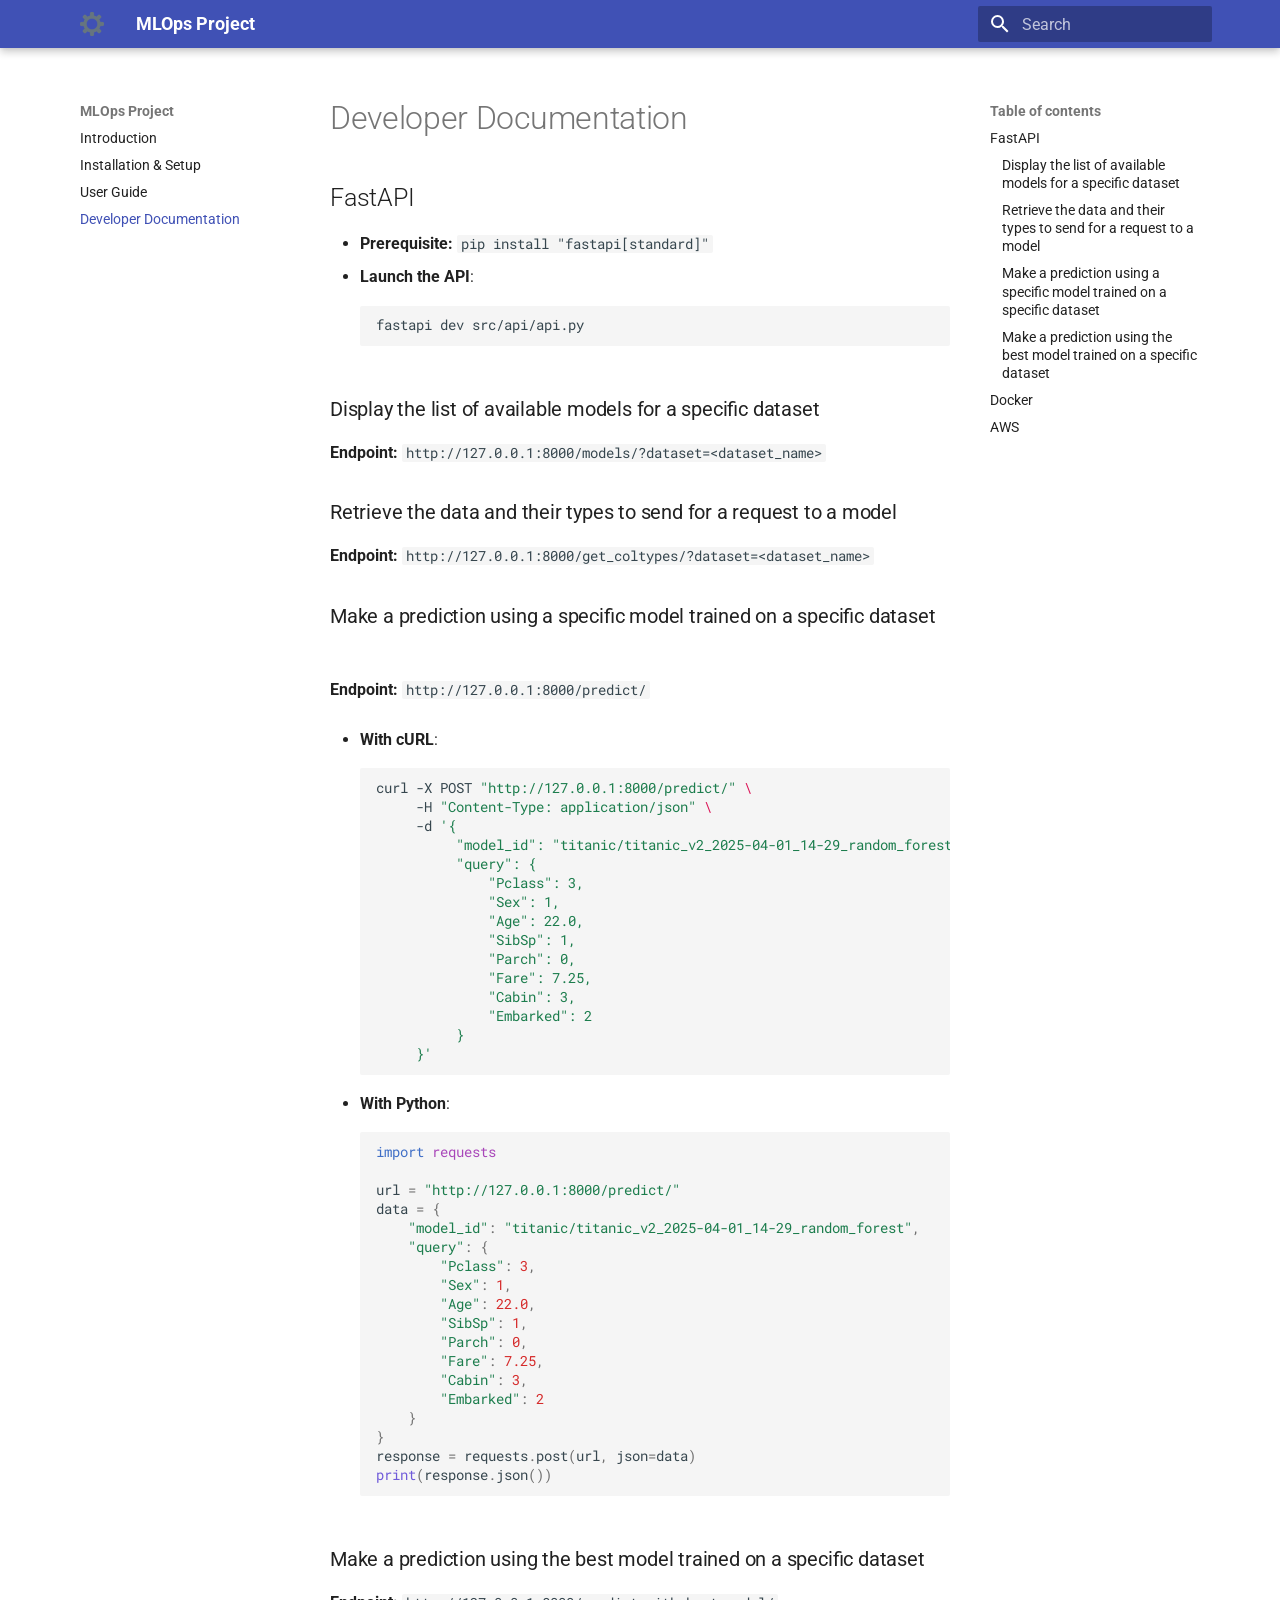
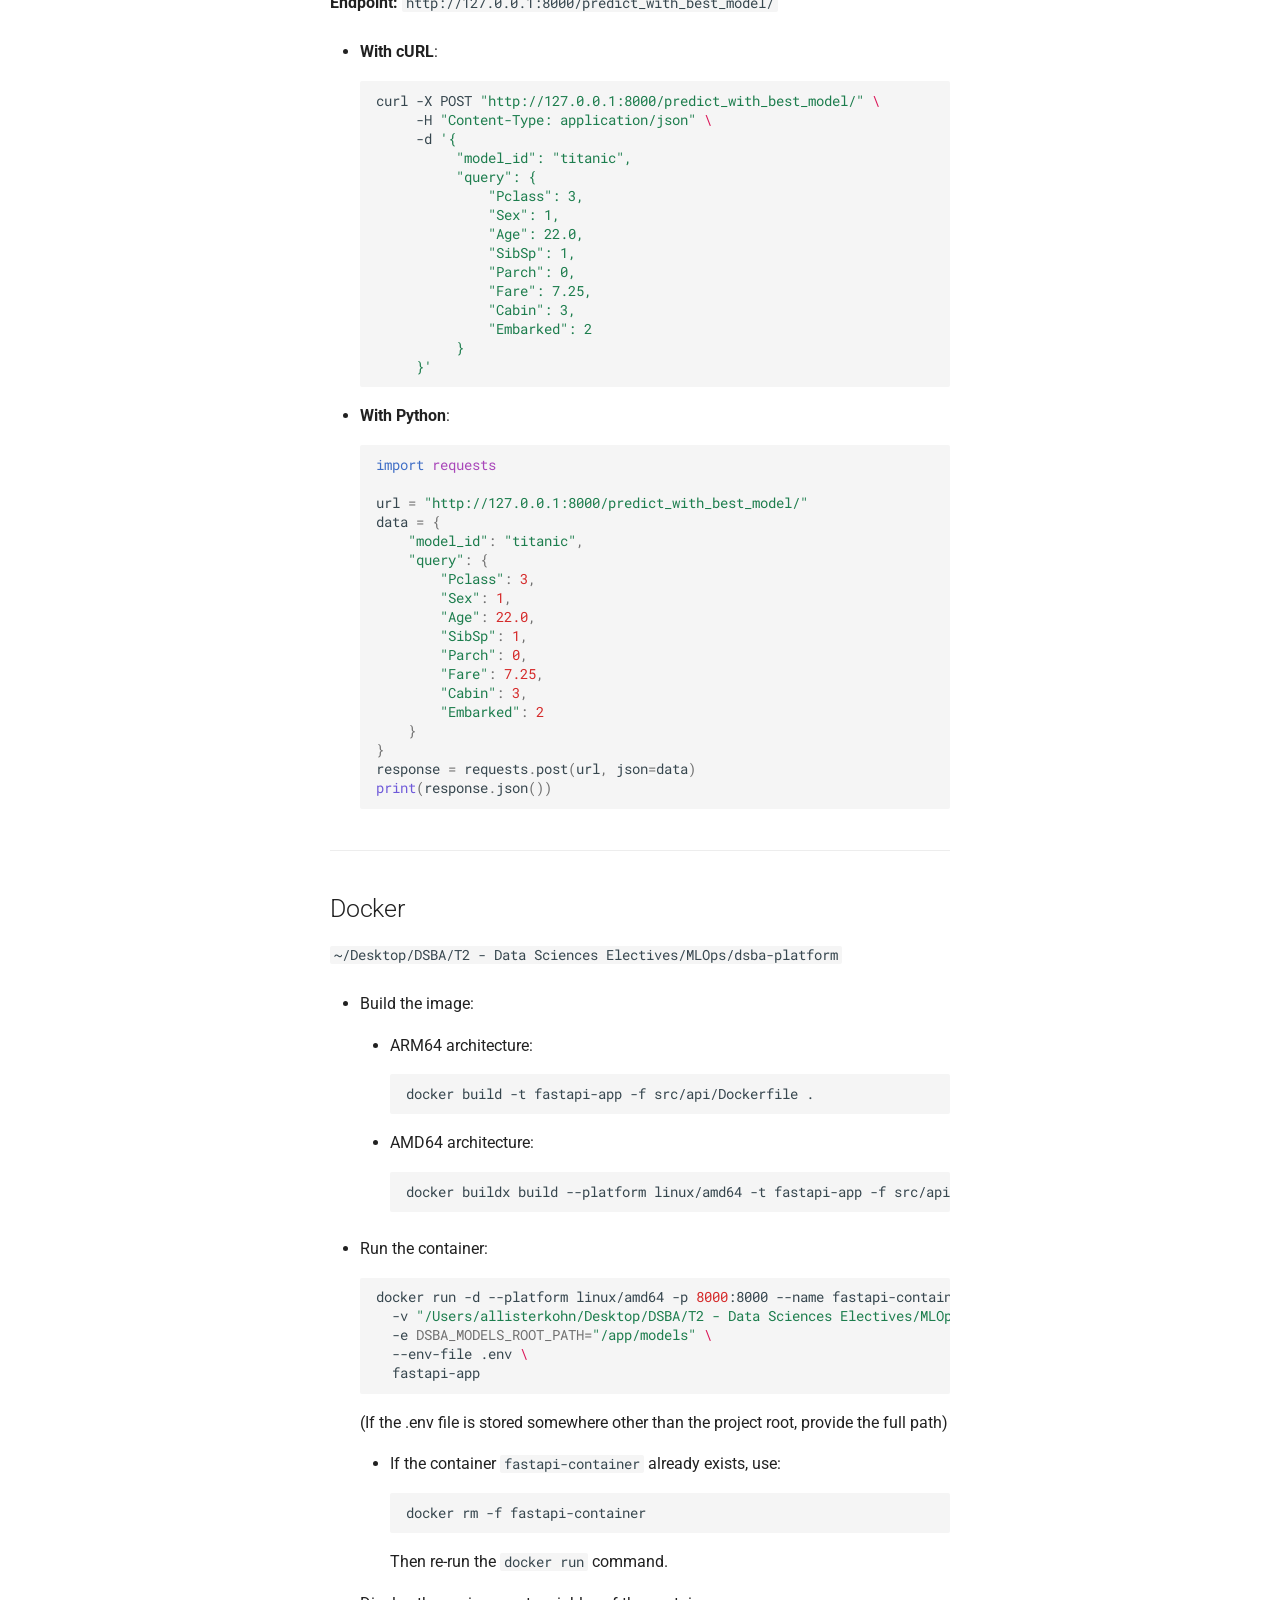
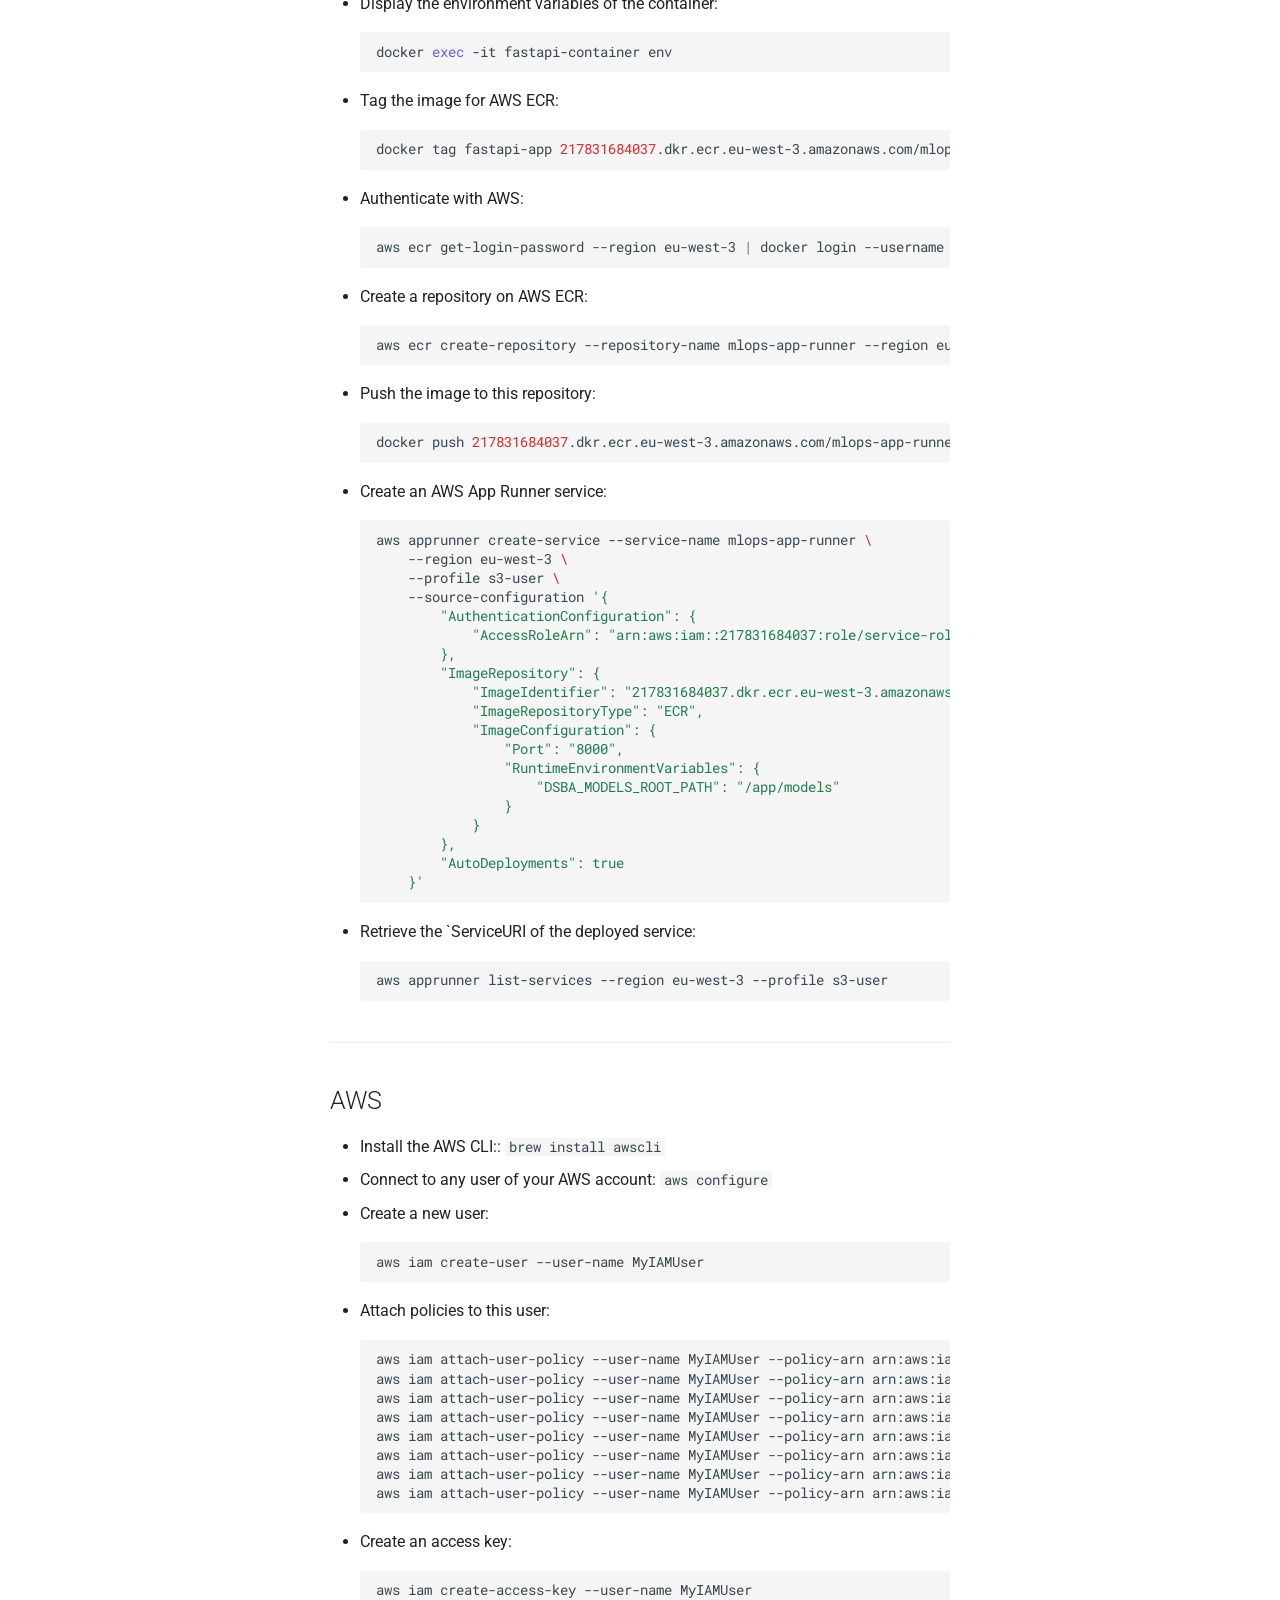
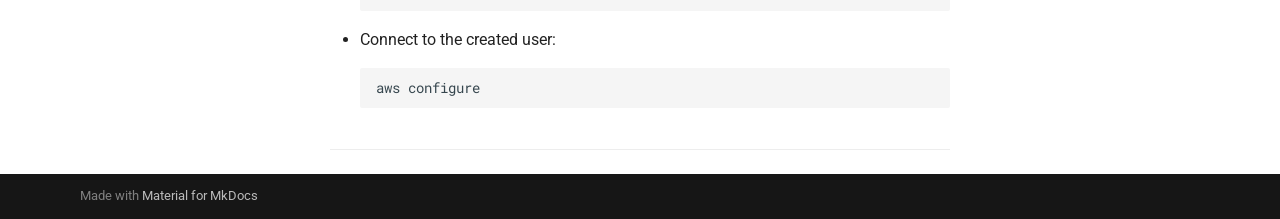
==== developer_documentation/index.html @ 7f35dbba "Deployed 5ba4b32 with MkDocs version: 1.6.1" ====
<!doctype html>
<html lang="en" class="no-js">
  <head>
    
      <meta charset="utf-8">
      <meta name="viewport" content="width=device-width,initial-scale=1">
      
      
      
      
        <link rel="prev" href="../user_guide/">
      
      
      
      <link rel="icon" href="../assets/favicon.ico">
      <meta name="generator" content="mkdocs-1.6.1, mkdocs-material-9.5.49">
    
    
      
        <title>Developer Documentation - MLOps Project</title>
      
    
    
      <link rel="stylesheet" href="../assets/stylesheets/main.6f8fc17f.min.css">
      
      


    
    
      
    
    
      
        
        
        <link rel="preconnect" href="https://fonts.gstatic.com" crossorigin>
        <link rel="stylesheet" href="https://fonts.googleapis.com/css?family=Roboto:300,300i,400,400i,700,700i%7CRoboto+Mono:400,400i,700,700i&display=fallback">
        <style>:root{--md-text-font:"Roboto";--md-code-font:"Roboto Mono"}</style>
      
    
    
      <link rel="stylesheet" href="../overrides/main.css">
    
    <script>__md_scope=new URL("..",location),__md_hash=e=>[...e].reduce(((e,_)=>(e<<5)-e+_.charCodeAt(0)),0),__md_get=(e,_=localStorage,t=__md_scope)=>JSON.parse(_.getItem(t.pathname+"."+e)),__md_set=(e,_,t=localStorage,a=__md_scope)=>{try{t.setItem(a.pathname+"."+e,JSON.stringify(_))}catch(e){}}</script>
    
      

    
    
    
  </head>
  
  
    <body dir="ltr">
  
    
    <input class="md-toggle" data-md-toggle="drawer" type="checkbox" id="__drawer" autocomplete="off">
    <input class="md-toggle" data-md-toggle="search" type="checkbox" id="__search" autocomplete="off">
    <label class="md-overlay" for="__drawer"></label>
    <div data-md-component="skip">
      
        
        <a href="#developer-documentation" class="md-skip">
          Skip to content
        </a>
      
    </div>
    <div data-md-component="announce">
      
    </div>
    
    
      

  

<header class="md-header md-header--shadow" data-md-component="header">
  <nav class="md-header__inner md-grid" aria-label="Header">
    <a href=".." title="MLOps Project" class="md-header__button md-logo" aria-label="MLOps Project" data-md-component="logo">
      
  <img src="../assets/logo.png" alt="logo">

    </a>
    <label class="md-header__button md-icon" for="__drawer">
      
      <svg xmlns="http://www.w3.org/2000/svg" viewBox="0 0 24 24"><path d="M3 6h18v2H3zm0 5h18v2H3zm0 5h18v2H3z"/></svg>
    </label>
    <div class="md-header__title" data-md-component="header-title">
      <div class="md-header__ellipsis">
        <div class="md-header__topic">
          <span class="md-ellipsis">
            MLOps Project
          </span>
        </div>
        <div class="md-header__topic" data-md-component="header-topic">
          <span class="md-ellipsis">
            
              Developer Documentation
            
          </span>
        </div>
      </div>
    </div>
    
    
      <script>var palette=__md_get("__palette");if(palette&&palette.color){if("(prefers-color-scheme)"===palette.color.media){var media=matchMedia("(prefers-color-scheme: light)"),input=document.querySelector(media.matches?"[data-md-color-media='(prefers-color-scheme: light)']":"[data-md-color-media='(prefers-color-scheme: dark)']");palette.color.media=input.getAttribute("data-md-color-media"),palette.color.scheme=input.getAttribute("data-md-color-scheme"),palette.color.primary=input.getAttribute("data-md-color-primary"),palette.color.accent=input.getAttribute("data-md-color-accent")}for(var[key,value]of Object.entries(palette.color))document.body.setAttribute("data-md-color-"+key,value)}</script>
    
    
    
      <label class="md-header__button md-icon" for="__search">
        
        <svg xmlns="http://www.w3.org/2000/svg" viewBox="0 0 24 24"><path d="M9.5 3A6.5 6.5 0 0 1 16 9.5c0 1.61-.59 3.09-1.56 4.23l.27.27h.79l5 5-1.5 1.5-5-5v-.79l-.27-.27A6.52 6.52 0 0 1 9.5 16 6.5 6.5 0 0 1 3 9.5 6.5 6.5 0 0 1 9.5 3m0 2C7 5 5 7 5 9.5S7 14 9.5 14 14 12 14 9.5 12 5 9.5 5"/></svg>
      </label>
      <div class="md-search" data-md-component="search" role="dialog">
  <label class="md-search__overlay" for="__search"></label>
  <div class="md-search__inner" role="search">
    <form class="md-search__form" name="search">
      <input type="text" class="md-search__input" name="query" aria-label="Search" placeholder="Search" autocapitalize="off" autocorrect="off" autocomplete="off" spellcheck="false" data-md-component="search-query" required>
      <label class="md-search__icon md-icon" for="__search">
        
        <svg xmlns="http://www.w3.org/2000/svg" viewBox="0 0 24 24"><path d="M9.5 3A6.5 6.5 0 0 1 16 9.5c0 1.61-.59 3.09-1.56 4.23l.27.27h.79l5 5-1.5 1.5-5-5v-.79l-.27-.27A6.52 6.52 0 0 1 9.5 16 6.5 6.5 0 0 1 3 9.5 6.5 6.5 0 0 1 9.5 3m0 2C7 5 5 7 5 9.5S7 14 9.5 14 14 12 14 9.5 12 5 9.5 5"/></svg>
        
        <svg xmlns="http://www.w3.org/2000/svg" viewBox="0 0 24 24"><path d="M20 11v2H8l5.5 5.5-1.42 1.42L4.16 12l7.92-7.92L13.5 5.5 8 11z"/></svg>
      </label>
      <nav class="md-search__options" aria-label="Search">
        
        <button type="reset" class="md-search__icon md-icon" title="Clear" aria-label="Clear" tabindex="-1">
          
          <svg xmlns="http://www.w3.org/2000/svg" viewBox="0 0 24 24"><path d="M19 6.41 17.59 5 12 10.59 6.41 5 5 6.41 10.59 12 5 17.59 6.41 19 12 13.41 17.59 19 19 17.59 13.41 12z"/></svg>
        </button>
      </nav>
      
    </form>
    <div class="md-search__output">
      <div class="md-search__scrollwrap" tabindex="0" data-md-scrollfix>
        <div class="md-search-result" data-md-component="search-result">
          <div class="md-search-result__meta">
            Initializing search
          </div>
          <ol class="md-search-result__list" role="presentation"></ol>
        </div>
      </div>
    </div>
  </div>
</div>
    
    
  </nav>
  
</header>
    
    <div class="md-container" data-md-component="container">
      
      
        
          
        
      
      <main class="md-main" data-md-component="main">
        <div class="md-main__inner md-grid">
          
            
              
              <div class="md-sidebar md-sidebar--primary" data-md-component="sidebar" data-md-type="navigation" >
                <div class="md-sidebar__scrollwrap">
                  <div class="md-sidebar__inner">
                    



<nav class="md-nav md-nav--primary" aria-label="Navigation" data-md-level="0">
  <label class="md-nav__title" for="__drawer">
    <a href=".." title="MLOps Project" class="md-nav__button md-logo" aria-label="MLOps Project" data-md-component="logo">
      
  <img src="../assets/logo.png" alt="logo">

    </a>
    MLOps Project
  </label>
  
  <ul class="md-nav__list" data-md-scrollfix>
    
      
      
  
  
  
  
    <li class="md-nav__item">
      <a href="../introduction/" class="md-nav__link">
        
  
  <span class="md-ellipsis">
    Introduction
  </span>
  

      </a>
    </li>
  

    
      
      
  
  
  
  
    <li class="md-nav__item">
      <a href="../installation_setup/" class="md-nav__link">
        
  
  <span class="md-ellipsis">
    Installation & Setup
  </span>
  

      </a>
    </li>
  

    
      
      
  
  
  
  
    <li class="md-nav__item">
      <a href="../user_guide/" class="md-nav__link">
        
  
  <span class="md-ellipsis">
    User Guide
  </span>
  

      </a>
    </li>
  

    
      
      
  
  
    
  
  
  
    <li class="md-nav__item md-nav__item--active">
      
      <input class="md-nav__toggle md-toggle" type="checkbox" id="__toc">
      
      
        
      
      
        <label class="md-nav__link md-nav__link--active" for="__toc">
          
  
  <span class="md-ellipsis">
    Developer Documentation
  </span>
  

          <span class="md-nav__icon md-icon"></span>
        </label>
      
      <a href="./" class="md-nav__link md-nav__link--active">
        
  
  <span class="md-ellipsis">
    Developer Documentation
  </span>
  

      </a>
      
        

<nav class="md-nav md-nav--secondary" aria-label="Table of contents">
  
  
  
    
  
  
    <label class="md-nav__title" for="__toc">
      <span class="md-nav__icon md-icon"></span>
      Table of contents
    </label>
    <ul class="md-nav__list" data-md-component="toc" data-md-scrollfix>
      
        <li class="md-nav__item">
  <a href="#fastapi" class="md-nav__link">
    <span class="md-ellipsis">
      FastAPI
    </span>
  </a>
  
    <nav class="md-nav" aria-label="FastAPI">
      <ul class="md-nav__list">
        
          <li class="md-nav__item">
  <a href="#display-the-list-of-available-models-for-a-specific-dataset" class="md-nav__link">
    <span class="md-ellipsis">
      Display the list of available models for a specific dataset
    </span>
  </a>
  
</li>
        
          <li class="md-nav__item">
  <a href="#retrieve-the-data-and-their-types-to-send-for-a-request-to-a-model" class="md-nav__link">
    <span class="md-ellipsis">
      Retrieve the data and their types to send for a request to a model
    </span>
  </a>
  
</li>
        
          <li class="md-nav__item">
  <a href="#make-a-prediction-using-a-specific-model-trained-on-a-specific-dataset" class="md-nav__link">
    <span class="md-ellipsis">
      Make a prediction using a specific model trained on a specific dataset
    </span>
  </a>
  
</li>
        
          <li class="md-nav__item">
  <a href="#make-a-prediction-using-the-best-model-trained-on-a-specific-dataset" class="md-nav__link">
    <span class="md-ellipsis">
      Make a prediction using the best model trained on a specific dataset
    </span>
  </a>
  
</li>
        
      </ul>
    </nav>
  
</li>
      
        <li class="md-nav__item">
  <a href="#docker" class="md-nav__link">
    <span class="md-ellipsis">
      Docker
    </span>
  </a>
  
</li>
      
        <li class="md-nav__item">
  <a href="#aws" class="md-nav__link">
    <span class="md-ellipsis">
      AWS
    </span>
  </a>
  
</li>
      
    </ul>
  
</nav>
      
    </li>
  

    
  </ul>
</nav>
                  </div>
                </div>
              </div>
            
            
              
              <div class="md-sidebar md-sidebar--secondary" data-md-component="sidebar" data-md-type="toc" >
                <div class="md-sidebar__scrollwrap">
                  <div class="md-sidebar__inner">
                    

<nav class="md-nav md-nav--secondary" aria-label="Table of contents">
  
  
  
    
  
  
    <label class="md-nav__title" for="__toc">
      <span class="md-nav__icon md-icon"></span>
      Table of contents
    </label>
    <ul class="md-nav__list" data-md-component="toc" data-md-scrollfix>
      
        <li class="md-nav__item">
  <a href="#fastapi" class="md-nav__link">
    <span class="md-ellipsis">
      FastAPI
    </span>
  </a>
  
    <nav class="md-nav" aria-label="FastAPI">
      <ul class="md-nav__list">
        
          <li class="md-nav__item">
  <a href="#display-the-list-of-available-models-for-a-specific-dataset" class="md-nav__link">
    <span class="md-ellipsis">
      Display the list of available models for a specific dataset
    </span>
  </a>
  
</li>
        
          <li class="md-nav__item">
  <a href="#retrieve-the-data-and-their-types-to-send-for-a-request-to-a-model" class="md-nav__link">
    <span class="md-ellipsis">
      Retrieve the data and their types to send for a request to a model
    </span>
  </a>
  
</li>
        
          <li class="md-nav__item">
  <a href="#make-a-prediction-using-a-specific-model-trained-on-a-specific-dataset" class="md-nav__link">
    <span class="md-ellipsis">
      Make a prediction using a specific model trained on a specific dataset
    </span>
  </a>
  
</li>
        
          <li class="md-nav__item">
  <a href="#make-a-prediction-using-the-best-model-trained-on-a-specific-dataset" class="md-nav__link">
    <span class="md-ellipsis">
      Make a prediction using the best model trained on a specific dataset
    </span>
  </a>
  
</li>
        
      </ul>
    </nav>
  
</li>
      
        <li class="md-nav__item">
  <a href="#docker" class="md-nav__link">
    <span class="md-ellipsis">
      Docker
    </span>
  </a>
  
</li>
      
        <li class="md-nav__item">
  <a href="#aws" class="md-nav__link">
    <span class="md-ellipsis">
      AWS
    </span>
  </a>
  
</li>
      
    </ul>
  
</nav>
                  </div>
                </div>
              </div>
            
          
          
            <div class="md-content" data-md-component="content">
              <article class="md-content__inner md-typeset">
                
                  


<h1 id="developer-documentation">Developer Documentation<a class="headerlink" href="#developer-documentation" title="Permanent link">&para;</a></h1>
<h2 id="fastapi">FastAPI<a class="headerlink" href="#fastapi" title="Permanent link">&para;</a></h2>
<ul>
<li><strong>Prerequisite:</strong> <code>pip install "fastapi[standard]"</code></li>
<li>
<p><strong>Launch the API</strong>:</p>
<div class="highlight"><pre><span></span><code>fastapi<span class="w"> </span>dev<span class="w"> </span>src/api/api.py
</code></pre></div>
</li>
</ul>
<h3 id="display-the-list-of-available-models-for-a-specific-dataset">Display the list of available models for a specific dataset<a class="headerlink" href="#display-the-list-of-available-models-for-a-specific-dataset" title="Permanent link">&para;</a></h3>
<p><strong>Endpoint:</strong> <code>http://127.0.0.1:8000/models/?dataset=&lt;dataset_name&gt;</code></p>
<h3 id="retrieve-the-data-and-their-types-to-send-for-a-request-to-a-model">Retrieve the data and their types to send for a request to a model<a class="headerlink" href="#retrieve-the-data-and-their-types-to-send-for-a-request-to-a-model" title="Permanent link">&para;</a></h3>
<p><strong>Endpoint:</strong> <code>http://127.0.0.1:8000/get_coltypes/?dataset=&lt;dataset_name&gt;</code></p>
<h3 id="make-a-prediction-using-a-specific-model-trained-on-a-specific-dataset">Make a prediction using a specific model trained on a specific dataset<a class="headerlink" href="#make-a-prediction-using-a-specific-model-trained-on-a-specific-dataset" title="Permanent link">&para;</a></h3>
<p><strong>Endpoint:</strong> <code>http://127.0.0.1:8000/predict/</code></p>
<ul>
<li>
<p><strong>With cURL</strong>:</p>
<div class="highlight"><pre><span></span><code>curl<span class="w"> </span>-X<span class="w"> </span>POST<span class="w"> </span><span class="s2">&quot;http://127.0.0.1:8000/predict/&quot;</span><span class="w"> </span><span class="se">\</span>
<span class="w">     </span>-H<span class="w"> </span><span class="s2">&quot;Content-Type: application/json&quot;</span><span class="w"> </span><span class="se">\</span>
<span class="w">     </span>-d<span class="w"> </span><span class="s1">&#39;{</span>
<span class="s1">          &quot;model_id&quot;: &quot;titanic/titanic_v2_2025-04-01_14-29_random_forest&quot;,</span>
<span class="s1">          &quot;query&quot;: {</span>
<span class="s1">              &quot;Pclass&quot;: 3,</span>
<span class="s1">              &quot;Sex&quot;: 1,</span>
<span class="s1">              &quot;Age&quot;: 22.0,</span>
<span class="s1">              &quot;SibSp&quot;: 1,</span>
<span class="s1">              &quot;Parch&quot;: 0,</span>
<span class="s1">              &quot;Fare&quot;: 7.25,</span>
<span class="s1">              &quot;Cabin&quot;: 3,</span>
<span class="s1">              &quot;Embarked&quot;: 2</span>
<span class="s1">          }</span>
<span class="s1">     }&#39;</span>
</code></pre></div>
</li>
<li>
<p><strong>With Python</strong>:</p>
<div class="highlight"><pre><span></span><code><span class="kn">import</span><span class="w"> </span><span class="nn">requests</span>

<span class="n">url</span> <span class="o">=</span> <span class="s2">&quot;http://127.0.0.1:8000/predict/&quot;</span>
<span class="n">data</span> <span class="o">=</span> <span class="p">{</span>
    <span class="s2">&quot;model_id&quot;</span><span class="p">:</span> <span class="s2">&quot;titanic/titanic_v2_2025-04-01_14-29_random_forest&quot;</span><span class="p">,</span>
    <span class="s2">&quot;query&quot;</span><span class="p">:</span> <span class="p">{</span>
        <span class="s2">&quot;Pclass&quot;</span><span class="p">:</span> <span class="mi">3</span><span class="p">,</span>
        <span class="s2">&quot;Sex&quot;</span><span class="p">:</span> <span class="mi">1</span><span class="p">,</span>
        <span class="s2">&quot;Age&quot;</span><span class="p">:</span> <span class="mf">22.0</span><span class="p">,</span>
        <span class="s2">&quot;SibSp&quot;</span><span class="p">:</span> <span class="mi">1</span><span class="p">,</span>
        <span class="s2">&quot;Parch&quot;</span><span class="p">:</span> <span class="mi">0</span><span class="p">,</span>
        <span class="s2">&quot;Fare&quot;</span><span class="p">:</span> <span class="mf">7.25</span><span class="p">,</span>
        <span class="s2">&quot;Cabin&quot;</span><span class="p">:</span> <span class="mi">3</span><span class="p">,</span>
        <span class="s2">&quot;Embarked&quot;</span><span class="p">:</span> <span class="mi">2</span>
    <span class="p">}</span>
<span class="p">}</span>
<span class="n">response</span> <span class="o">=</span> <span class="n">requests</span><span class="o">.</span><span class="n">post</span><span class="p">(</span><span class="n">url</span><span class="p">,</span> <span class="n">json</span><span class="o">=</span><span class="n">data</span><span class="p">)</span>
<span class="nb">print</span><span class="p">(</span><span class="n">response</span><span class="o">.</span><span class="n">json</span><span class="p">())</span>
</code></pre></div>
</li>
</ul>
<h3 id="make-a-prediction-using-the-best-model-trained-on-a-specific-dataset">Make a prediction using the best model trained on a specific dataset<a class="headerlink" href="#make-a-prediction-using-the-best-model-trained-on-a-specific-dataset" title="Permanent link">&para;</a></h3>
<p><strong>Endpoint:</strong> <code>http://127.0.0.1:8000/predict_with_best_model/</code></p>
<ul>
<li>
<p><strong>With cURL</strong>:</p>
<div class="highlight"><pre><span></span><code>curl<span class="w"> </span>-X<span class="w"> </span>POST<span class="w"> </span><span class="s2">&quot;http://127.0.0.1:8000/predict_with_best_model/&quot;</span><span class="w"> </span><span class="se">\</span>
<span class="w">     </span>-H<span class="w"> </span><span class="s2">&quot;Content-Type: application/json&quot;</span><span class="w"> </span><span class="se">\</span>
<span class="w">     </span>-d<span class="w"> </span><span class="s1">&#39;{</span>
<span class="s1">          &quot;model_id&quot;: &quot;titanic&quot;,</span>
<span class="s1">          &quot;query&quot;: {</span>
<span class="s1">              &quot;Pclass&quot;: 3,</span>
<span class="s1">              &quot;Sex&quot;: 1,</span>
<span class="s1">              &quot;Age&quot;: 22.0,</span>
<span class="s1">              &quot;SibSp&quot;: 1,</span>
<span class="s1">              &quot;Parch&quot;: 0,</span>
<span class="s1">              &quot;Fare&quot;: 7.25,</span>
<span class="s1">              &quot;Cabin&quot;: 3,</span>
<span class="s1">              &quot;Embarked&quot;: 2</span>
<span class="s1">          }</span>
<span class="s1">     }&#39;</span>
</code></pre></div>
</li>
<li>
<p><strong>With Python</strong>:</p>
<div class="highlight"><pre><span></span><code><span class="kn">import</span><span class="w"> </span><span class="nn">requests</span>

<span class="n">url</span> <span class="o">=</span> <span class="s2">&quot;http://127.0.0.1:8000/predict_with_best_model/&quot;</span>
<span class="n">data</span> <span class="o">=</span> <span class="p">{</span>
    <span class="s2">&quot;model_id&quot;</span><span class="p">:</span> <span class="s2">&quot;titanic&quot;</span><span class="p">,</span>
    <span class="s2">&quot;query&quot;</span><span class="p">:</span> <span class="p">{</span>
        <span class="s2">&quot;Pclass&quot;</span><span class="p">:</span> <span class="mi">3</span><span class="p">,</span>
        <span class="s2">&quot;Sex&quot;</span><span class="p">:</span> <span class="mi">1</span><span class="p">,</span>
        <span class="s2">&quot;Age&quot;</span><span class="p">:</span> <span class="mf">22.0</span><span class="p">,</span>
        <span class="s2">&quot;SibSp&quot;</span><span class="p">:</span> <span class="mi">1</span><span class="p">,</span>
        <span class="s2">&quot;Parch&quot;</span><span class="p">:</span> <span class="mi">0</span><span class="p">,</span>
        <span class="s2">&quot;Fare&quot;</span><span class="p">:</span> <span class="mf">7.25</span><span class="p">,</span>
        <span class="s2">&quot;Cabin&quot;</span><span class="p">:</span> <span class="mi">3</span><span class="p">,</span>
        <span class="s2">&quot;Embarked&quot;</span><span class="p">:</span> <span class="mi">2</span>
    <span class="p">}</span>
<span class="p">}</span>
<span class="n">response</span> <span class="o">=</span> <span class="n">requests</span><span class="o">.</span><span class="n">post</span><span class="p">(</span><span class="n">url</span><span class="p">,</span> <span class="n">json</span><span class="o">=</span><span class="n">data</span><span class="p">)</span>
<span class="nb">print</span><span class="p">(</span><span class="n">response</span><span class="o">.</span><span class="n">json</span><span class="p">())</span>
</code></pre></div>
</li>
</ul>
<hr />
<h2 id="docker">Docker<a class="headerlink" href="#docker" title="Permanent link">&para;</a></h2>
<p><code>~/Desktop/DSBA/T2 - Data Sciences Electives/MLOps/dsba-platform</code></p>
<ul>
<li>
<p>Build the image:</p>
<ul>
<li>
<p>ARM64 architecture:</p>
<div class="highlight"><pre><span></span><code>docker<span class="w"> </span>build<span class="w"> </span>-t<span class="w"> </span>fastapi-app<span class="w"> </span>-f<span class="w"> </span>src/api/Dockerfile<span class="w"> </span>.
</code></pre></div>
</li>
<li>
<p>AMD64 architecture:</p>
<div class="highlight"><pre><span></span><code>docker<span class="w"> </span>buildx<span class="w"> </span>build<span class="w"> </span>--platform<span class="w"> </span>linux/amd64<span class="w"> </span>-t<span class="w"> </span>fastapi-app<span class="w"> </span>-f<span class="w"> </span>src/api/Dockerfile<span class="w"> </span>.<span class="w"> </span>--load
</code></pre></div>
</li>
</ul>
</li>
<li>
<p>Run the container:</p>
<div class="highlight"><pre><span></span><code>docker<span class="w"> </span>run<span class="w"> </span>-d<span class="w"> </span>--platform<span class="w"> </span>linux/amd64<span class="w"> </span>-p<span class="w"> </span><span class="m">8000</span>:8000<span class="w"> </span>--name<span class="w"> </span>fastapi-container<span class="w"> </span><span class="se">\</span>
<span class="w">  </span>-v<span class="w"> </span><span class="s2">&quot;/Users/allisterkohn/Desktop/DSBA/T2 - Data Sciences Electives/MLOps/Project/dsba-platform/models:/app/models&quot;</span><span class="w"> </span><span class="se">\</span>
<span class="w">  </span>-e<span class="w"> </span><span class="nv">DSBA_MODELS_ROOT_PATH</span><span class="o">=</span><span class="s2">&quot;/app/models&quot;</span><span class="w"> </span><span class="se">\</span>
<span class="w">  </span>--env-file<span class="w"> </span>.env<span class="w"> </span><span class="se">\</span>
<span class="w">  </span>fastapi-app
</code></pre></div>
<p>(If the .env file is stored somewhere other than the project root, provide the full path)</p>
<ul>
<li>
<p>If the container <code>fastapi-container</code> already exists, use:</p>
<div class="highlight"><pre><span></span><code>docker<span class="w"> </span>rm<span class="w"> </span>-f<span class="w"> </span>fastapi-container
</code></pre></div>
<p>Then re-run the  <code>docker run</code> command.</p>
</li>
</ul>
</li>
<li>
<p>Display the environment variables of the container:</p>
<div class="highlight"><pre><span></span><code>docker<span class="w"> </span><span class="nb">exec</span><span class="w"> </span>-it<span class="w"> </span>fastapi-container<span class="w"> </span>env
</code></pre></div>
</li>
<li>
<p>Tag the image for AWS ECR:</p>
<div class="highlight"><pre><span></span><code>docker<span class="w"> </span>tag<span class="w"> </span>fastapi-app<span class="w"> </span><span class="m">217831684037</span>.dkr.ecr.eu-west-3.amazonaws.com/mlops-app-runner:latest
</code></pre></div>
</li>
<li>
<p>Authenticate with AWS:</p>
<div class="highlight"><pre><span></span><code>aws<span class="w"> </span>ecr<span class="w"> </span>get-login-password<span class="w"> </span>--region<span class="w"> </span>eu-west-3<span class="w"> </span><span class="p">|</span><span class="w"> </span>docker<span class="w"> </span>login<span class="w"> </span>--username<span class="w"> </span>AWS<span class="w"> </span>--password-stdin<span class="w"> </span><span class="m">217831684037</span>.dkr.ecr.eu-west-3.amazonaws.com
</code></pre></div>
</li>
<li>
<p>Create a repository on AWS ECR:</p>
<div class="highlight"><pre><span></span><code>aws<span class="w"> </span>ecr<span class="w"> </span>create-repository<span class="w"> </span>--repository-name<span class="w"> </span>mlops-app-runner<span class="w"> </span>--region<span class="w"> </span>eu-west-3
</code></pre></div>
</li>
<li>
<p>Push the image to this repository:</p>
<div class="highlight"><pre><span></span><code>docker<span class="w"> </span>push<span class="w"> </span><span class="m">217831684037</span>.dkr.ecr.eu-west-3.amazonaws.com/mlops-app-runner:latest
</code></pre></div>
</li>
<li>
<p>Create an AWS App Runner service:</p>
<div class="highlight"><pre><span></span><code>aws<span class="w"> </span>apprunner<span class="w"> </span>create-service<span class="w"> </span>--service-name<span class="w"> </span>mlops-app-runner<span class="w"> </span><span class="se">\</span>
<span class="w">    </span>--region<span class="w"> </span>eu-west-3<span class="w"> </span><span class="se">\</span>
<span class="w">    </span>--profile<span class="w"> </span>s3-user<span class="w"> </span><span class="se">\</span>
<span class="w">    </span>--source-configuration<span class="w"> </span><span class="s1">&#39;{</span>
<span class="s1">        &quot;AuthenticationConfiguration&quot;: {</span>
<span class="s1">            &quot;AccessRoleArn&quot;: &quot;arn:aws:iam::217831684037:role/service-role/AppRunnerECRAccessRole&quot;</span>
<span class="s1">        },</span>
<span class="s1">        &quot;ImageRepository&quot;: {</span>
<span class="s1">            &quot;ImageIdentifier&quot;: &quot;217831684037.dkr.ecr.eu-west-3.amazonaws.com/mlops-app-runner:latest&quot;,</span>
<span class="s1">            &quot;ImageRepositoryType&quot;: &quot;ECR&quot;,</span>
<span class="s1">            &quot;ImageConfiguration&quot;: {</span>
<span class="s1">                &quot;Port&quot;: &quot;8000&quot;,</span>
<span class="s1">                &quot;RuntimeEnvironmentVariables&quot;: {</span>
<span class="s1">                    &quot;DSBA_MODELS_ROOT_PATH&quot;: &quot;/app/models&quot;</span>
<span class="s1">                }</span>
<span class="s1">            }</span>
<span class="s1">        },</span>
<span class="s1">        &quot;AutoDeployments&quot;: true</span>
<span class="s1">    }&#39;</span>
</code></pre></div>
</li>
<li>
<p>Retrieve the `ServiceURI of the deployed service:</p>
<div class="highlight"><pre><span></span><code>aws<span class="w"> </span>apprunner<span class="w"> </span>list-services<span class="w"> </span>--region<span class="w"> </span>eu-west-3<span class="w"> </span>--profile<span class="w"> </span>s3-user
</code></pre></div>
</li>
</ul>
<hr />
<h2 id="aws">AWS<a class="headerlink" href="#aws" title="Permanent link">&para;</a></h2>
<ul>
<li>Install the AWS CLI:: <code>brew install awscli</code></li>
<li>Connect to any user of your AWS account: <code>aws configure</code></li>
<li>
<p>Create a new user:</p>
<div class="highlight"><pre><span></span><code>aws<span class="w"> </span>iam<span class="w"> </span>create-user<span class="w"> </span>--user-name<span class="w"> </span>MyIAMUser
</code></pre></div>
</li>
<li>
<p>Attach policies to this user:</p>
<div class="highlight"><pre><span></span><code>aws<span class="w"> </span>iam<span class="w"> </span>attach-user-policy<span class="w"> </span>--user-name<span class="w"> </span>MyIAMUser<span class="w"> </span>--policy-arn<span class="w"> </span>arn:aws:iam::aws:policy/AmazonEC2ContainerRegistryFullAccess
aws<span class="w"> </span>iam<span class="w"> </span>attach-user-policy<span class="w"> </span>--user-name<span class="w"> </span>MyIAMUser<span class="w"> </span>--policy-arn<span class="w"> </span>arn:aws:iam::aws:policy/AmazonEC2ReadOnlyAccess
aws<span class="w"> </span>iam<span class="w"> </span>attach-user-policy<span class="w"> </span>--user-name<span class="w"> </span>MyIAMUser<span class="w"> </span>--policy-arn<span class="w"> </span>arn:aws:iam::aws:policy/AmazonECS_FullAccess
aws<span class="w"> </span>iam<span class="w"> </span>attach-user-policy<span class="w"> </span>--user-name<span class="w"> </span>MyIAMUser<span class="w"> </span>--policy-arn<span class="w"> </span>arn:aws:iam::aws:policy/AmazonS3FullAccess
aws<span class="w"> </span>iam<span class="w"> </span>attach-user-policy<span class="w"> </span>--user-name<span class="w"> </span>MyIAMUser<span class="w"> </span>--policy-arn<span class="w"> </span>arn:aws:iam::aws:policy/AWSAppRunnerFullAccess
aws<span class="w"> </span>iam<span class="w"> </span>attach-user-policy<span class="w"> </span>--user-name<span class="w"> </span>MyIAMUser<span class="w"> </span>--policy-arn<span class="w"> </span>arn:aws:iam::aws:policy/service-role/AWSAppRunnerServicePolicyForECRAccess
aws<span class="w"> </span>iam<span class="w"> </span>attach-user-policy<span class="w"> </span>--user-name<span class="w"> </span>MyIAMUser<span class="w"> </span>--policy-arn<span class="w"> </span>arn:aws:iam::aws:policy/IAMFullAccess
aws<span class="w"> </span>iam<span class="w"> </span>attach-user-policy<span class="w"> </span>--user-name<span class="w"> </span>MyIAMUser<span class="w"> </span>--policy-arn<span class="w"> </span>arn:aws:iam::aws:policy/IAMReadOnlyAccess
</code></pre></div>
</li>
<li>
<p>Create an access key:</p>
<div class="highlight"><pre><span></span><code>aws<span class="w"> </span>iam<span class="w"> </span>create-access-key<span class="w"> </span>--user-name<span class="w"> </span>MyIAMUser
</code></pre></div>
</li>
<li>
<p>Connect to the created user:</p>
<div class="highlight"><pre><span></span><code>aws<span class="w"> </span>configure
</code></pre></div>
</li>
</ul>
<hr />












                
              </article>
            </div>
          
          
<script>var target=document.getElementById(location.hash.slice(1));target&&target.name&&(target.checked=target.name.startsWith("__tabbed_"))</script>
        </div>
        
      </main>
      
        <footer class="md-footer">
  
  <div class="md-footer-meta md-typeset">
    <div class="md-footer-meta__inner md-grid">
      <div class="md-copyright">
  
  
    Made with
    <a href="https://squidfunk.github.io/mkdocs-material/" target="_blank" rel="noopener">
      Material for MkDocs
    </a>
  
</div>
      
    </div>
  </div>
</footer>
      
    </div>
    <div class="md-dialog" data-md-component="dialog">
      <div class="md-dialog__inner md-typeset"></div>
    </div>
    
    
    <script id="__config" type="application/json">{"base": "..", "features": ["navigation.tracking"], "search": "../assets/javascripts/workers/search.6ce7567c.min.js", "translations": {"clipboard.copied": "Copied to clipboard", "clipboard.copy": "Copy to clipboard", "search.result.more.one": "1 more on this page", "search.result.more.other": "# more on this page", "search.result.none": "No matching documents", "search.result.one": "1 matching document", "search.result.other": "# matching documents", "search.result.placeholder": "Type to start searching", "search.result.term.missing": "Missing", "select.version": "Select version"}}</script>
    
    
      <script src="../assets/javascripts/bundle.88dd0f4e.min.js"></script>
      
    
  </body>
</html>
---- assets/stylesheets/main.6f8fc17f.min.css ----
@charset "UTF-8";html{-webkit-text-size-adjust:none;-moz-text-size-adjust:none;text-size-adjust:none;box-sizing:border-box}*,:after,:before{box-sizing:inherit}@media (prefers-reduced-motion){*,:after,:before{transition:none!important}}body{margin:0}a,button,input,label{-webkit-tap-highlight-color:transparent}a{color:inherit;text-decoration:none}hr{border:0;box-sizing:initial;display:block;height:.05rem;overflow:visible;padding:0}small{font-size:80%}sub,sup{line-height:1em}img{border-style:none}table{border-collapse:initial;border-spacing:0}td,th{font-weight:400;vertical-align:top}button{background:#0000;border:0;font-family:inherit;font-size:inherit;margin:0;padding:0}input{border:0;outline:none}:root{--md-primary-fg-color:#4051b5;--md-primary-fg-color--light:#5d6cc0;--md-primary-fg-color--dark:#303fa1;--md-primary-bg-color:#fff;--md-primary-bg-color--light:#ffffffb3;--md-accent-fg-color:#526cfe;--md-accent-fg-color--transparent:#526cfe1a;--md-accent-bg-color:#fff;--md-accent-bg-color--light:#ffffffb3}[data-md-color-scheme=default]{color-scheme:light}[data-md-color-scheme=default] img[src$="#gh-dark-mode-only"],[data-md-color-scheme=default] img[src$="#only-dark"]{display:none}:root,[data-md-color-scheme=default]{--md-hue:225deg;--md-default-fg-color:#000000de;--md-default-fg-color--light:#0000008a;--md-default-fg-color--lighter:#00000052;--md-default-fg-color--lightest:#00000012;--md-default-bg-color:#fff;--md-default-bg-color--light:#ffffffb3;--md-default-bg-color--lighter:#ffffff4d;--md-default-bg-color--lightest:#ffffff1f;--md-code-fg-color:#36464e;--md-code-bg-color:#f5f5f5;--md-code-hl-color:#4287ff;--md-code-hl-color--light:#4287ff1a;--md-code-hl-number-color:#d52a2a;--md-code-hl-special-color:#db1457;--md-code-hl-function-color:#a846b9;--md-code-hl-constant-color:#6e59d9;--md-code-hl-keyword-color:#3f6ec6;--md-code-hl-string-color:#1c7d4d;--md-code-hl-name-color:var(--md-code-fg-color);--md-code-hl-operator-color:var(--md-default-fg-color--light);--md-code-hl-punctuation-color:var(--md-default-fg-color--light);--md-code-hl-comment-color:var(--md-default-fg-color--light);--md-code-hl-generic-color:var(--md-default-fg-color--light);--md-code-hl-variable-color:var(--md-default-fg-color--light);--md-typeset-color:var(--md-default-fg-color);--md-typeset-a-color:var(--md-primary-fg-color);--md-typeset-del-color:#f5503d26;--md-typeset-ins-color:#0bd57026;--md-typeset-kbd-color:#fafafa;--md-typeset-kbd-accent-color:#fff;--md-typeset-kbd-border-color:#b8b8b8;--md-typeset-mark-color:#ffff0080;--md-typeset-table-color:#0000001f;--md-typeset-table-color--light:rgba(0,0,0,.035);--md-admonition-fg-color:var(--md-default-fg-color);--md-admonition-bg-color:var(--md-default-bg-color);--md-warning-fg-color:#000000de;--md-warning-bg-color:#ff9;--md-footer-fg-color:#fff;--md-footer-fg-color--light:#ffffffb3;--md-footer-fg-color--lighter:#ffffff73;--md-footer-bg-color:#000000de;--md-footer-bg-color--dark:#00000052;--md-shadow-z1:0 0.2rem 0.5rem #0000000d,0 0 0.05rem #0000001a;--md-shadow-z2:0 0.2rem 0.5rem #0000001a,0 0 0.05rem #00000040;--md-shadow-z3:0 0.2rem 0.5rem #0003,0 0 0.05rem #00000059}.md-icon svg{fill:currentcolor;display:block;height:1.2rem;width:1.2rem}body{-webkit-font-smoothing:antialiased;-moz-osx-font-smoothing:grayscale;--md-text-font-family:var(--md-text-font,_),-apple-system,BlinkMacSystemFont,Helvetica,Arial,sans-serif;--md-code-font-family:var(--md-code-font,_),SFMono-Regular,Consolas,Menlo,monospace}aside,body,input{font-feature-settings:"kern","liga";color:var(--md-typeset-color);font-family:var(--md-text-font-family)}code,kbd,pre{font-feature-settings:"kern";font-family:var(--md-code-font-family)}:root{--md-typeset-table-sort-icon:url('data:image/svg+xml;charset=utf-8,<svg xmlns="http://www.w3.org/2000/svg" viewBox="0 0 24 24"><path d="m18 21-4-4h3V7h-3l4-4 4 4h-3v10h3M2 19v-2h10v2M2 13v-2h7v2M2 7V5h4v2z"/></svg>');--md-typeset-table-sort-icon--asc:url('data:image/svg+xml;charset=utf-8,<svg xmlns="http://www.w3.org/2000/svg" viewBox="0 0 24 24"><path d="M19 17h3l-4 4-4-4h3V3h2M2 17h10v2H2M6 5v2H2V5m0 6h7v2H2z"/></svg>');--md-typeset-table-sort-icon--desc:url('data:image/svg+xml;charset=utf-8,<svg xmlns="http://www.w3.org/2000/svg" viewBox="0 0 24 24"><path d="M19 7h3l-4-4-4 4h3v14h2M2 17h10v2H2M6 5v2H2V5m0 6h7v2H2z"/></svg>')}.md-typeset{-webkit-print-color-adjust:exact;color-adjust:exact;font-size:.8rem;line-height:1.6}@media print{.md-typeset{font-size:.68rem}}.md-typeset blockquote,.md-typeset dl,.md-typeset figure,.md-typeset ol,.md-typeset pre,.md-typeset ul{margin-bottom:1em;margin-top:1em}.md-typeset h1{color:var(--md-default-fg-color--light);font-size:2em;line-height:1.3;margin:0 0 1.25em}.md-typeset h1,.md-typeset h2{font-weight:300;letter-spacing:-.01em}.md-typeset h2{font-size:1.5625em;line-height:1.4;margin:1.6em 0 .64em}.md-typeset h3{font-size:1.25em;font-weight:400;letter-spacing:-.01em;line-height:1.5;margin:1.6em 0 .8em}.md-typeset h2+h3{margin-top:.8em}.md-typeset h4{font-weight:700;letter-spacing:-.01em;margin:1em 0}.md-typeset h5,.md-typeset h6{color:var(--md-default-fg-color--light);font-size:.8em;font-weight:700;letter-spacing:-.01em;margin:1.25em 0}.md-typeset h5{text-transform:uppercase}.md-typeset h5 code{text-transform:none}.md-typeset hr{border-bottom:.05rem solid var(--md-default-fg-color--lightest);display:flow-root;margin:1.5em 0}.md-typeset a{color:var(--md-typeset-a-color);word-break:break-word}.md-typeset a,.md-typeset a:before{transition:color 125ms}.md-typeset a:focus,.md-typeset a:hover{color:var(--md-accent-fg-color)}.md-typeset a:focus code,.md-typeset a:hover code{background-color:var(--md-accent-fg-color--transparent)}.md-typeset a code{color:currentcolor;transition:background-color 125ms}.md-typeset a.focus-visible{outline-color:var(--md-accent-fg-color);outline-offset:.2rem}.md-typeset code,.md-typeset kbd,.md-typeset pre{color:var(--md-code-fg-color);direction:ltr;font-variant-ligatures:none}@media print{.md-typeset code,.md-typeset kbd,.md-typeset pre{white-space:pre-wrap}}.md-typeset code{background-color:var(--md-code-bg-color);border-radius:.1rem;-webkit-box-decoration-break:clone;box-decoration-break:clone;font-size:.85em;padding:0 .2941176471em;word-break:break-word}.md-typeset code:not(.focus-visible){-webkit-tap-highlight-color:transparent;outline:none}.md-typeset pre{display:flow-root;line-height:1.4;position:relative}.md-typeset pre>code{-webkit-box-decoration-break:slice;box-decoration-break:slice;box-shadow:none;display:block;margin:0;outline-color:var(--md-accent-fg-color);overflow:auto;padding:.7720588235em 1.1764705882em;scrollbar-color:var(--md-default-fg-color--lighter) #0000;scrollbar-width:thin;touch-action:auto;word-break:normal}.md-typeset pre>code:hover{scrollbar-color:var(--md-accent-fg-color) #0000}.md-typeset pre>code::-webkit-scrollbar{height:.2rem;width:.2rem}.md-typeset pre>code::-webkit-scrollbar-thumb{background-color:var(--md-default-fg-color--lighter)}.md-typeset pre>code::-webkit-scrollbar-thumb:hover{background-color:var(--md-accent-fg-color)}.md-typeset kbd{background-color:var(--md-typeset-kbd-color);border-radius:.1rem;box-shadow:0 .1rem 0 .05rem var(--md-typeset-kbd-border-color),0 .1rem 0 var(--md-typeset-kbd-border-color),0 -.1rem .2rem var(--md-typeset-kbd-accent-color) inset;color:var(--md-default-fg-color);display:inline-block;font-size:.75em;padding:0 .6666666667em;vertical-align:text-top;word-break:break-word}.md-typeset mark{background-color:var(--md-typeset-mark-color);-webkit-box-decoration-break:clone;box-decoration-break:clone;color:inherit;word-break:break-word}.md-typeset abbr{border-bottom:.05rem dotted var(--md-default-fg-color--light);cursor:help;text-decoration:none}.md-typeset small{opacity:.75}[dir=ltr] .md-typeset sub,[dir=ltr] .md-typeset sup{margin-left:.078125em}[dir=rtl] .md-typeset sub,[dir=rtl] .md-typeset sup{margin-right:.078125em}[dir=ltr] .md-typeset blockquote{padding-left:.6rem}[dir=rtl] .md-typeset blockquote{padding-right:.6rem}[dir=ltr] .md-typeset blockquote{border-left:.2rem solid var(--md-default-fg-color--lighter)}[dir=rtl] .md-typeset blockquote{border-right:.2rem solid var(--md-default-fg-color--lighter)}.md-typeset blockquote{color:var(--md-default-fg-color--light);margin-left:0;margin-right:0}.md-typeset ul{list-style-type:disc}.md-typeset ul[type]{list-style-type:revert-layer}[dir=ltr] .md-typeset ol,[dir=ltr] .md-typeset ul{margin-left:.625em}[dir=rtl] .md-typeset ol,[dir=rtl] .md-typeset ul{margin-right:.625em}.md-typeset ol,.md-typeset ul{padding:0}.md-typeset ol:not([hidden]),.md-typeset ul:not([hidden]){display:flow-root}.md-typeset ol ol,.md-typeset ul ol{list-style-type:lower-alpha}.md-typeset ol ol ol,.md-typeset ul ol ol{list-style-type:lower-roman}.md-typeset ol ol ol ol,.md-typeset ul ol ol ol{list-style-type:upper-alpha}.md-typeset ol ol ol ol ol,.md-typeset ul ol ol ol ol{list-style-type:upper-roman}.md-typeset ol[type],.md-typeset ul[type]{list-style-type:revert-layer}[dir=ltr] .md-typeset ol li,[dir=ltr] .md-typeset ul li{margin-left:1.25em}[dir=rtl] .md-typeset ol li,[dir=rtl] .md-typeset ul li{margin-right:1.25em}.md-typeset ol li,.md-typeset ul li{margin-bottom:.5em}.md-typeset ol li blockquote,.md-typeset ol li p,.md-typeset ul li blockquote,.md-typeset ul li p{margin:.5em 0}.md-typeset ol li:last-child,.md-typeset ul li:last-child{margin-bottom:0}[dir=ltr] .md-typeset ol li ol,[dir=ltr] .md-typeset ol li ul,[dir=ltr] .md-typeset ul li ol,[dir=ltr] .md-typeset ul li ul{margin-left:.625em}[dir=rtl] .md-typeset ol li ol,[dir=rtl] .md-typeset ol li ul,[dir=rtl] .md-typeset ul li ol,[dir=rtl] .md-typeset ul li ul{margin-right:.625em}.md-typeset ol li ol,.md-typeset ol li ul,.md-typeset ul li ol,.md-typeset ul li ul{margin-bottom:.5em;margin-top:.5em}[dir=ltr] .md-typeset dd{margin-left:1.875em}[dir=rtl] .md-typeset dd{margin-right:1.875em}.md-typeset dd{margin-bottom:1.5em;margin-top:1em}.md-typeset img,.md-typeset svg,.md-typeset video{height:auto;max-width:100%}.md-typeset img[align=left]{margin:1em 1em 1em 0}.md-typeset img[align=right]{margin:1em 0 1em 1em}.md-typeset img[align]:only-child{margin-top:0}.md-typeset figure{display:flow-root;margin:1em auto;max-width:100%;text-align:center;width:-moz-fit-content;width:fit-content}.md-typeset figure img{display:block;margin:0 auto}.md-typeset figcaption{font-style:italic;margin:1em auto;max-width:24rem}.md-typeset iframe{max-width:100%}.md-typeset table:not([class]){background-color:var(--md-default-bg-color);border:.05rem solid var(--md-typeset-table-color);border-radius:.1rem;display:inline-block;font-size:.64rem;max-width:100%;overflow:auto;touch-action:auto}@media print{.md-typeset table:not([class]){display:table}}.md-typeset table:not([class])+*{margin-top:1.5em}.md-typeset table:not([class]) td>:first-child,.md-typeset table:not([class]) th>:first-child{margin-top:0}.md-typeset table:not([class]) td>:last-child,.md-typeset table:not([class]) th>:last-child{margin-bottom:0}.md-typeset table:not([class]) td:not([align]),.md-typeset table:not([class]) th:not([align]){text-align:left}[dir=rtl] .md-typeset table:not([class]) td:not([align]),[dir=rtl] .md-typeset table:not([class]) th:not([align]){text-align:right}.md-typeset table:not([class]) th{font-weight:700;min-width:5rem;padding:.9375em 1.25em;vertical-align:top}.md-typeset table:not([class]) td{border-top:.05rem solid var(--md-typeset-table-color);padding:.9375em 1.25em;vertical-align:top}.md-typeset table:not([class]) tbody tr{transition:background-color 125ms}.md-typeset table:not([class]) tbody tr:hover{background-color:var(--md-typeset-table-color--light);box-shadow:0 .05rem 0 var(--md-default-bg-color) inset}.md-typeset table:not([class]) a{word-break:normal}.md-typeset table th[role=columnheader]{cursor:pointer}[dir=ltr] .md-typeset table th[role=columnheader]:after{margin-left:.5em}[dir=rtl] .md-typeset table th[role=columnheader]:after{margin-right:.5em}.md-typeset table th[role=columnheader]:after{content:"";display:inline-block;height:1.2em;-webkit-mask-image:var(--md-typeset-table-sort-icon);mask-image:var(--md-typeset-table-sort-icon);-webkit-mask-repeat:no-repeat;mask-repeat:no-repeat;-webkit-mask-size:contain;mask-size:contain;transition:background-color 125ms;vertical-align:text-bottom;width:1.2em}.md-typeset table th[role=columnheader]:hover:after{background-color:var(--md-default-fg-color--lighter)}.md-typeset table th[role=columnheader][aria-sort=ascending]:after{background-color:var(--md-default-fg-color--light);-webkit-mask-image:var(--md-typeset-table-sort-icon--asc);mask-image:var(--md-typeset-table-sort-icon--asc)}.md-typeset table th[role=columnheader][aria-sort=descending]:after{background-color:var(--md-default-fg-color--light);-webkit-mask-image:var(--md-typeset-table-sort-icon--desc);mask-image:var(--md-typeset-table-sort-icon--desc)}.md-typeset__scrollwrap{margin:1em -.8rem;overflow-x:auto;touch-action:auto}.md-typeset__table{display:inline-block;margin-bottom:.5em;padding:0 .8rem}@media print{.md-typeset__table{display:block}}html .md-typeset__table table{display:table;margin:0;overflow:hidden;width:100%}@media screen and (max-width:44.984375em){.md-content__inner>pre{margin:1em -.8rem}.md-content__inner>pre code{border-radius:0}}.md-typeset .md-author{border-radius:100%;display:block;flex-shrink:0;height:1.6rem;overflow:hidden;position:relative;transition:color 125ms,transform 125ms;width:1.6rem}.md-typeset .md-author img{display:block}.md-typeset .md-author--more{background:var(--md-default-fg-color--lightest);color:var(--md-default-fg-color--lighter);font-size:.6rem;font-weight:700;line-height:1.6rem;text-align:center}.md-typeset .md-author--long{height:2.4rem;width:2.4rem}.md-typeset a.md-author{transform:scale(1)}.md-typeset a.md-author img{border-radius:100%;filter:grayscale(100%) opacity(75%);transition:filter 125ms}.md-typeset a.md-author:focus,.md-typeset a.md-author:hover{transform:scale(1.1);z-index:1}.md-typeset a.md-author:focus img,.md-typeset a.md-author:hover img{filter:grayscale(0)}.md-banner{background-color:var(--md-footer-bg-color);color:var(--md-footer-fg-color);overflow:auto}@media print{.md-banner{display:none}}.md-banner--warning{background-color:var(--md-warning-bg-color);color:var(--md-warning-fg-color)}.md-banner__inner{font-size:.7rem;margin:.6rem auto;padding:0 .8rem}[dir=ltr] .md-banner__button{float:right}[dir=rtl] .md-banner__button{float:left}.md-banner__button{color:inherit;cursor:pointer;transition:opacity .25s}.no-js .md-banner__button{display:none}.md-banner__button:hover{opacity:.7}html{font-size:125%;height:100%;overflow-x:hidden}@media screen and (min-width:100em){html{font-size:137.5%}}@media screen and (min-width:125em){html{font-size:150%}}body{background-color:var(--md-default-bg-color);display:flex;flex-direction:column;font-size:.5rem;min-height:100%;position:relative;width:100%}@media print{body{display:block}}@media screen and (max-width:59.984375em){body[data-md-scrolllock]{position:fixed}}.md-grid{margin-left:auto;margin-right:auto;max-width:61rem}.md-container{display:flex;flex-direction:column;flex-grow:1}@media print{.md-container{display:block}}.md-main{flex-grow:1}.md-main__inner{display:flex;height:100%;margin-top:1.5rem}.md-ellipsis{overflow:hidden;text-overflow:ellipsis}.md-toggle{display:none}.md-option{height:0;opacity:0;position:absolute;width:0}.md-option:checked+label:not([hidden]){display:block}.md-option.focus-visible+label{outline-color:var(--md-accent-fg-color);outline-style:auto}.md-skip{background-color:var(--md-default-fg-color);border-radius:.1rem;color:var(--md-default-bg-color);font-size:.64rem;margin:.5rem;opacity:0;outline-color:var(--md-accent-fg-color);padding:.3rem .5rem;position:fixed;transform:translateY(.4rem);z-index:-1}.md-skip:focus{opacity:1;transform:translateY(0);transition:transform .25s cubic-bezier(.4,0,.2,1),opacity 175ms 75ms;z-index:10}@page{margin:25mm}:root{--md-clipboard-icon:url('data:image/svg+xml;charset=utf-8,<svg xmlns="http://www.w3.org/2000/svg" viewBox="0 0 24 24"><path d="M19 21H8V7h11m0-2H8a2 2 0 0 0-2 2v14a2 2 0 0 0 2 2h11a2 2 0 0 0 2-2V7a2 2 0 0 0-2-2m-3-4H4a2 2 0 0 0-2 2v14h2V3h12z"/></svg>')}.md-clipboard{border-radius:.1rem;color:var(--md-default-fg-color--lightest);cursor:pointer;height:1.5em;outline-color:var(--md-accent-fg-color);outline-offset:.1rem;position:absolute;right:.5em;top:.5em;transition:color .25s;width:1.5em;z-index:1}@media print{.md-clipboard{display:none}}.md-clipboard:not(.focus-visible){-webkit-tap-highlight-color:transparent;outline:none}:hover>.md-clipboard{color:var(--md-default-fg-color--light)}.md-clipboard:focus,.md-clipboard:hover{color:var(--md-accent-fg-color)}.md-clipboard:after{background-color:currentcolor;content:"";display:block;height:1.125em;margin:0 auto;-webkit-mask-image:var(--md-clipboard-icon);mask-image:var(--md-clipboard-icon);-webkit-mask-position:center;mask-position:center;-webkit-mask-repeat:no-repeat;mask-repeat:no-repeat;-webkit-mask-size:contain;mask-size:contain;width:1.125em}.md-clipboard--inline{cursor:pointer}.md-clipboard--inline code{transition:color .25s,background-color .25s}.md-clipboard--inline:focus code,.md-clipboard--inline:hover code{background-color:var(--md-accent-fg-color--transparent);color:var(--md-accent-fg-color)}.md-typeset .md-code__content{display:grid}@keyframes consent{0%{opacity:0;transform:translateY(100%)}to{opacity:1;transform:translateY(0)}}@keyframes overlay{0%{opacity:0}to{opacity:1}}.md-consent__overlay{animation:overlay .25s both;-webkit-backdrop-filter:blur(.1rem);backdrop-filter:blur(.1rem);background-color:#0000008a;height:100%;opacity:1;position:fixed;top:0;width:100%;z-index:5}.md-consent__inner{animation:consent .5s cubic-bezier(.1,.7,.1,1) both;background-color:var(--md-default-bg-color);border:0;border-radius:.1rem;bottom:0;box-shadow:0 0 .2rem #0000001a,0 .2rem .4rem #0003;max-height:100%;overflow:auto;padding:0;position:fixed;width:100%;z-index:5}.md-consent__form{padding:.8rem}.md-consent__settings{display:none;margin:1em 0}input:checked+.md-consent__settings{display:block}.md-consent__controls{margin-bottom:.8rem}.md-typeset .md-consent__controls .md-button{display:inline}@media screen and (max-width:44.984375em){.md-typeset .md-consent__controls .md-button{display:block;margin-top:.4rem;text-align:center;width:100%}}.md-consent label{cursor:pointer}.md-content{flex-grow:1;min-width:0}.md-content__inner{margin:0 .8rem 1.2rem;padding-top:.6rem}@media screen and (min-width:76.25em){[dir=ltr] .md-sidebar--primary:not([hidden])~.md-content>.md-content__inner{margin-left:1.2rem}[dir=ltr] .md-sidebar--secondary:not([hidden])~.md-content>.md-content__inner,[dir=rtl] .md-sidebar--primary:not([hidden])~.md-content>.md-content__inner{margin-right:1.2rem}[dir=rtl] .md-sidebar--secondary:not([hidden])~.md-content>.md-content__inner{margin-left:1.2rem}}.md-content__inner:before{content:"";display:block;height:.4rem}.md-content__inner>:last-child{margin-bottom:0}[dir=ltr] .md-content__button{float:right}[dir=rtl] .md-content__button{float:left}[dir=ltr] .md-content__button{margin-left:.4rem}[dir=rtl] .md-content__button{margin-right:.4rem}.md-content__button{margin:.4rem 0;padding:0}@media print{.md-content__button{display:none}}.md-typeset .md-content__button{color:var(--md-default-fg-color--lighter)}.md-content__button svg{display:inline;vertical-align:top}[dir=rtl] .md-content__button svg{transform:scaleX(-1)}[dir=ltr] .md-dialog{right:.8rem}[dir=rtl] .md-dialog{left:.8rem}.md-dialog{background-color:var(--md-default-fg-color);border-radius:.1rem;bottom:.8rem;box-shadow:var(--md-shadow-z3);min-width:11.1rem;opacity:0;padding:.4rem .6rem;pointer-events:none;position:fixed;transform:translateY(100%);transition:transform 0ms .4s,opacity .4s;z-index:4}@media print{.md-dialog{display:none}}.md-dialog--active{opacity:1;pointer-events:auto;transform:translateY(0);transition:transform .4s cubic-bezier(.075,.85,.175,1),opacity .4s}.md-dialog__inner{color:var(--md-default-bg-color);font-size:.7rem}.md-feedback{margin:2em 0 1em;text-align:center}.md-feedback fieldset{border:none;margin:0;padding:0}.md-feedback__title{font-weight:700;margin:1em auto}.md-feedback__inner{position:relative}.md-feedback__list{display:flex;flex-wrap:wrap;place-content:baseline center;position:relative}.md-feedback__list:hover .md-icon:not(:disabled){color:var(--md-default-fg-color--lighter)}:disabled .md-feedback__list{min-height:1.8rem}.md-feedback__icon{color:var(--md-default-fg-color--light);cursor:pointer;flex-shrink:0;margin:0 .1rem;transition:color 125ms}.md-feedback__icon:not(:disabled).md-icon:hover{color:var(--md-accent-fg-color)}.md-feedback__icon:disabled{color:var(--md-default-fg-color--lightest);pointer-events:none}.md-feedback__note{opacity:0;position:relative;transform:translateY(.4rem);transition:transform .4s cubic-bezier(.1,.7,.1,1),opacity .15s}.md-feedback__note>*{margin:0 auto;max-width:16rem}:disabled .md-feedback__note{opacity:1;transform:translateY(0)}@media print{.md-feedback{display:none}}.md-footer{background-color:var(--md-footer-bg-color);color:var(--md-footer-fg-color)}@media print{.md-footer{display:none}}.md-footer__inner{justify-content:space-between;overflow:auto;padding:.2rem}.md-footer__inner:not([hidden]){display:flex}.md-footer__link{align-items:end;display:flex;flex-grow:0.01;margin-bottom:.4rem;margin-top:1rem;max-width:100%;outline-color:var(--md-accent-fg-color);overflow:hidden;transition:opacity .25s}.md-footer__link:focus,.md-footer__link:hover{opacity:.7}[dir=rtl] .md-footer__link svg{transform:scaleX(-1)}@media screen and (max-width:44.984375em){.md-footer__link--prev{flex-shrink:0}.md-footer__link--prev .md-footer__title{display:none}}[dir=ltr] .md-footer__link--next{margin-left:auto}[dir=rtl] .md-footer__link--next{margin-right:auto}.md-footer__link--next{text-align:right}[dir=rtl] .md-footer__link--next{text-align:left}.md-footer__title{flex-grow:1;font-size:.9rem;margin-bottom:.7rem;max-width:calc(100% - 2.4rem);padding:0 1rem;white-space:nowrap}.md-footer__button{margin:.2rem;padding:.4rem}.md-footer__direction{font-size:.64rem;opacity:.7}.md-footer-meta{background-color:var(--md-footer-bg-color--dark)}.md-footer-meta__inner{display:flex;flex-wrap:wrap;justify-content:space-between;padding:.2rem}html .md-footer-meta.md-typeset a{color:var(--md-footer-fg-color--light)}html .md-footer-meta.md-typeset a:focus,html .md-footer-meta.md-typeset a:hover{color:var(--md-footer-fg-color)}.md-copyright{color:var(--md-footer-fg-color--lighter);font-size:.64rem;margin:auto .6rem;padding:.4rem 0;width:100%}@media screen and (min-width:45em){.md-copyright{width:auto}}.md-copyright__highlight{color:var(--md-footer-fg-color--light)}.md-social{display:inline-flex;gap:.2rem;margin:0 .4rem;padding:.2rem 0 .6rem}@media screen and (min-width:45em){.md-social{padding:.6rem 0}}.md-social__link{display:inline-block;height:1.6rem;text-align:center;width:1.6rem}.md-social__link:before{line-height:1.9}.md-social__link svg{fill:currentcolor;max-height:.8rem;vertical-align:-25%}.md-typeset .md-button{border:.1rem solid;border-radius:.1rem;color:var(--md-primary-fg-color);cursor:pointer;display:inline-block;font-weight:700;padding:.625em 2em;transition:color 125ms,background-color 125ms,border-color 125ms}.md-typeset .md-button--primary{background-color:var(--md-primary-fg-color);border-color:var(--md-primary-fg-color);color:var(--md-primary-bg-color)}.md-typeset .md-button:focus,.md-typeset .md-button:hover{background-color:var(--md-accent-fg-color);border-color:var(--md-accent-fg-color);color:var(--md-accent-bg-color)}[dir=ltr] .md-typeset .md-input{border-top-left-radius:.1rem}[dir=ltr] .md-typeset .md-input,[dir=rtl] .md-typeset .md-input{border-top-right-radius:.1rem}[dir=rtl] .md-typeset .md-input{border-top-left-radius:.1rem}.md-typeset .md-input{border-bottom:.1rem solid var(--md-default-fg-color--lighter);box-shadow:var(--md-shadow-z1);font-size:.8rem;height:1.8rem;padding:0 .6rem;transition:border .25s,box-shadow .25s}.md-typeset .md-input:focus,.md-typeset .md-input:hover{border-bottom-color:var(--md-accent-fg-color);box-shadow:var(--md-shadow-z2)}.md-typeset .md-input--stretch{width:100%}.md-header{background-color:var(--md-primary-fg-color);box-shadow:0 0 .2rem #0000,0 .2rem .4rem #0000;color:var(--md-primary-bg-color);display:block;left:0;position:sticky;right:0;top:0;z-index:4}@media print{.md-header{display:none}}.md-header[hidden]{transform:translateY(-100%);transition:transform .25s cubic-bezier(.8,0,.6,1),box-shadow .25s}.md-header--shadow{box-shadow:0 0 .2rem #0000001a,0 .2rem .4rem #0003;transition:transform .25s cubic-bezier(.1,.7,.1,1),box-shadow .25s}.md-header__inner{align-items:center;display:flex;padding:0 .2rem}.md-header__button{color:currentcolor;cursor:pointer;margin:.2rem;outline-color:var(--md-accent-fg-color);padding:.4rem;position:relative;transition:opacity .25s;vertical-align:middle;z-index:1}.md-header__button:hover{opacity:.7}.md-header__button:not([hidden]){display:inline-block}.md-header__button:not(.focus-visible){-webkit-tap-highlight-color:transparent;outline:none}.md-header__button.md-logo{margin:.2rem;padding:.4rem}@media screen and (max-width:76.234375em){.md-header__button.md-logo{display:none}}.md-header__button.md-logo img,.md-header__button.md-logo svg{fill:currentcolor;display:block;height:1.2rem;width:auto}@media screen and (min-width:60em){.md-header__button[for=__search]{display:none}}.no-js .md-header__button[for=__search]{display:none}[dir=rtl] .md-header__button[for=__search] svg{transform:scaleX(-1)}@media screen and (min-width:76.25em){.md-header__button[for=__drawer]{display:none}}.md-header__topic{display:flex;max-width:100%;position:absolute;transition:transform .4s cubic-bezier(.1,.7,.1,1),opacity .15s;white-space:nowrap}.md-header__topic+.md-header__topic{opacity:0;pointer-events:none;transform:translateX(1.25rem);transition:transform .4s cubic-bezier(1,.7,.1,.1),opacity .15s;z-index:-1}[dir=rtl] .md-header__topic+.md-header__topic{transform:translateX(-1.25rem)}.md-header__topic:first-child{font-weight:700}[dir=ltr] .md-header__title{margin-left:1rem;margin-right:.4rem}[dir=rtl] .md-header__title{margin-left:.4rem;margin-right:1rem}.md-header__title{flex-grow:1;font-size:.9rem;height:2.4rem;line-height:2.4rem}.md-header__title--active .md-header__topic{opacity:0;pointer-events:none;transform:translateX(-1.25rem);transition:transform .4s cubic-bezier(1,.7,.1,.1),opacity .15s;z-index:-1}[dir=rtl] .md-header__title--active .md-header__topic{transform:translateX(1.25rem)}.md-header__title--active .md-header__topic+.md-header__topic{opacity:1;pointer-events:auto;transform:translateX(0);transition:transform .4s cubic-bezier(.1,.7,.1,1),opacity .15s;z-index:0}.md-header__title>.md-header__ellipsis{height:100%;position:relative;width:100%}.md-header__option{display:flex;flex-shrink:0;max-width:100%;transition:max-width 0ms .25s,opacity .25s .25s;white-space:nowrap}[data-md-toggle=search]:checked~.md-header .md-header__option{max-width:0;opacity:0;transition:max-width 0ms,opacity 0ms}.md-header__option>input{bottom:0}.md-header__source{display:none}@media screen and (min-width:60em){[dir=ltr] .md-header__source{margin-left:1rem}[dir=rtl] .md-header__source{margin-right:1rem}.md-header__source{display:block;max-width:11.7rem;width:11.7rem}}@media screen and (min-width:76.25em){[dir=ltr] .md-header__source{margin-left:1.4rem}[dir=rtl] .md-header__source{margin-right:1.4rem}}.md-meta{color:var(--md-default-fg-color--light);font-size:.7rem;line-height:1.3}.md-meta__list{display:inline-flex;flex-wrap:wrap;list-style:none;margin:0;padding:0}.md-meta__item:not(:last-child):after{content:"·";margin-left:.2rem;margin-right:.2rem}.md-meta__link{color:var(--md-typeset-a-color)}.md-meta__link:focus,.md-meta__link:hover{color:var(--md-accent-fg-color)}.md-draft{background-color:#ff1744;border-radius:.125em;color:#fff;display:inline-block;font-weight:700;padding-left:.5714285714em;padding-right:.5714285714em}:root{--md-nav-icon--prev:url('data:image/svg+xml;charset=utf-8,<svg xmlns="http://www.w3.org/2000/svg" viewBox="0 0 24 24"><path d="M20 11v2H8l5.5 5.5-1.42 1.42L4.16 12l7.92-7.92L13.5 5.5 8 11z"/></svg>');--md-nav-icon--next:url('data:image/svg+xml;charset=utf-8,<svg xmlns="http://www.w3.org/2000/svg" viewBox="0 0 24 24"><path d="M8.59 16.58 13.17 12 8.59 7.41 10 6l6 6-6 6z"/></svg>');--md-toc-icon:url('data:image/svg+xml;charset=utf-8,<svg xmlns="http://www.w3.org/2000/svg" viewBox="0 0 24 24"><path d="M3 9h14V7H3zm0 4h14v-2H3zm0 4h14v-2H3zm16 0h2v-2h-2zm0-10v2h2V7zm0 6h2v-2h-2z"/></svg>')}.md-nav{font-size:.7rem;line-height:1.3}.md-nav__title{color:var(--md-default-fg-color--light);display:block;font-weight:700;overflow:hidden;padding:0 .6rem;text-overflow:ellipsis}.md-nav__title .md-nav__button{display:none}.md-nav__title .md-nav__button img{height:100%;width:auto}.md-nav__title .md-nav__button.md-logo img,.md-nav__title .md-nav__button.md-logo svg{fill:currentcolor;display:block;height:2.4rem;max-width:100%;object-fit:contain;width:auto}.md-nav__list{list-style:none;margin:0;padding:0}.md-nav__link{align-items:flex-start;display:flex;gap:.4rem;margin-top:.625em;scroll-snap-align:start;transition:color 125ms}.md-nav__link--passed{color:var(--md-default-fg-color--light)}.md-nav__item .md-nav__link--active,.md-nav__item .md-nav__link--active code{color:var(--md-typeset-a-color)}.md-nav__link .md-ellipsis{position:relative}[dir=ltr] .md-nav__link .md-icon:last-child{margin-left:auto}[dir=rtl] .md-nav__link .md-icon:last-child{margin-right:auto}.md-nav__link svg{fill:currentcolor;flex-shrink:0;height:1.3em;position:relative}.md-nav__link[for]:focus,.md-nav__link[for]:hover,.md-nav__link[href]:focus,.md-nav__link[href]:hover{color:var(--md-accent-fg-color);cursor:pointer}.md-nav__link.focus-visible{outline-color:var(--md-accent-fg-color);outline-offset:.2rem}.md-nav--primary .md-nav__link[for=__toc]{display:none}.md-nav--primary .md-nav__link[for=__toc] .md-icon:after{background-color:currentcolor;display:block;height:100%;-webkit-mask-image:var(--md-toc-icon);mask-image:var(--md-toc-icon);width:100%}.md-nav--primary .md-nav__link[for=__toc]~.md-nav{display:none}.md-nav__container>.md-nav__link{margin-top:0}.md-nav__container>.md-nav__link:first-child{flex-grow:1;min-width:0}.md-nav__icon{flex-shrink:0}.md-nav__source{display:none}@media screen and (max-width:76.234375em){.md-nav--primary,.md-nav--primary .md-nav{background-color:var(--md-default-bg-color);display:flex;flex-direction:column;height:100%;left:0;position:absolute;right:0;top:0;z-index:1}.md-nav--primary .md-nav__item,.md-nav--primary .md-nav__title{font-size:.8rem;line-height:1.5}.md-nav--primary .md-nav__title{background-color:var(--md-default-fg-color--lightest);color:var(--md-default-fg-color--light);cursor:pointer;height:5.6rem;line-height:2.4rem;padding:3rem .8rem .2rem;position:relative;white-space:nowrap}[dir=ltr] .md-nav--primary .md-nav__title .md-nav__icon{left:.4rem}[dir=rtl] .md-nav--primary .md-nav__title .md-nav__icon{right:.4rem}.md-nav--primary .md-nav__title .md-nav__icon{display:block;height:1.2rem;margin:.2rem;position:absolute;top:.4rem;width:1.2rem}.md-nav--primary .md-nav__title .md-nav__icon:after{background-color:currentcolor;content:"";display:block;height:100%;-webkit-mask-image:var(--md-nav-icon--prev);mask-image:var(--md-nav-icon--prev);-webkit-mask-position:center;mask-position:center;-webkit-mask-repeat:no-repeat;mask-repeat:no-repeat;-webkit-mask-size:contain;mask-size:contain;width:100%}.md-nav--primary .md-nav__title~.md-nav__list{background-color:var(--md-default-bg-color);box-shadow:0 .05rem 0 var(--md-default-fg-color--lightest) inset;overflow-y:auto;scroll-snap-type:y mandatory;touch-action:pan-y}.md-nav--primary .md-nav__title~.md-nav__list>:first-child{border-top:0}.md-nav--primary .md-nav__title[for=__drawer]{background-color:var(--md-primary-fg-color);color:var(--md-primary-bg-color);font-weight:700}.md-nav--primary .md-nav__title .md-logo{display:block;left:.2rem;margin:.2rem;padding:.4rem;position:absolute;right:.2rem;top:.2rem}.md-nav--primary .md-nav__list{flex:1}.md-nav--primary .md-nav__item{border-top:.05rem solid var(--md-default-fg-color--lightest)}.md-nav--primary .md-nav__item--active>.md-nav__link{color:var(--md-typeset-a-color)}.md-nav--primary .md-nav__item--active>.md-nav__link:focus,.md-nav--primary .md-nav__item--active>.md-nav__link:hover{color:var(--md-accent-fg-color)}.md-nav--primary .md-nav__link{margin-top:0;padding:.6rem .8rem}.md-nav--primary .md-nav__link svg{margin-top:.1em}.md-nav--primary .md-nav__link>.md-nav__link{padding:0}[dir=ltr] .md-nav--primary .md-nav__link .md-nav__icon{margin-right:-.2rem}[dir=rtl] .md-nav--primary .md-nav__link .md-nav__icon{margin-left:-.2rem}.md-nav--primary .md-nav__link .md-nav__icon{font-size:1.2rem;height:1.2rem;width:1.2rem}.md-nav--primary .md-nav__link .md-nav__icon:after{background-color:currentcolor;content:"";display:block;height:100%;-webkit-mask-image:var(--md-nav-icon--next);mask-image:var(--md-nav-icon--next);-webkit-mask-position:center;mask-position:center;-webkit-mask-repeat:no-repeat;mask-repeat:no-repeat;-webkit-mask-size:contain;mask-size:contain;width:100%}[dir=rtl] .md-nav--primary .md-nav__icon:after{transform:scale(-1)}.md-nav--primary .md-nav--secondary .md-nav{background-color:initial;position:static}[dir=ltr] .md-nav--primary .md-nav--secondary .md-nav .md-nav__link{padding-left:1.4rem}[dir=rtl] .md-nav--primary .md-nav--secondary .md-nav .md-nav__link{padding-right:1.4rem}[dir=ltr] .md-nav--primary .md-nav--secondary .md-nav .md-nav .md-nav__link{padding-left:2rem}[dir=rtl] .md-nav--primary .md-nav--secondary .md-nav .md-nav .md-nav__link{padding-right:2rem}[dir=ltr] .md-nav--primary .md-nav--secondary .md-nav .md-nav .md-nav .md-nav__link{padding-left:2.6rem}[dir=rtl] .md-nav--primary .md-nav--secondary .md-nav .md-nav .md-nav .md-nav__link{padding-right:2.6rem}[dir=ltr] .md-nav--primary .md-nav--secondary .md-nav .md-nav .md-nav .md-nav .md-nav__link{padding-left:3.2rem}[dir=rtl] .md-nav--primary .md-nav--secondary .md-nav .md-nav .md-nav .md-nav .md-nav__link{padding-right:3.2rem}.md-nav--secondary{background-color:initial}.md-nav__toggle~.md-nav{display:flex;opacity:0;transform:translateX(100%);transition:transform .25s cubic-bezier(.8,0,.6,1),opacity 125ms 50ms}[dir=rtl] .md-nav__toggle~.md-nav{transform:translateX(-100%)}.md-nav__toggle:checked~.md-nav{opacity:1;transform:translateX(0);transition:transform .25s cubic-bezier(.4,0,.2,1),opacity 125ms 125ms}.md-nav__toggle:checked~.md-nav>.md-nav__list{-webkit-backface-visibility:hidden;backface-visibility:hidden}}@media screen and (max-width:59.984375em){.md-nav--primary .md-nav__link[for=__toc]{display:flex}.md-nav--primary .md-nav__link[for=__toc] .md-icon:after{content:""}.md-nav--primary .md-nav__link[for=__toc]+.md-nav__link{display:none}.md-nav--primary .md-nav__link[for=__toc]~.md-nav{display:flex}.md-nav__source{background-color:var(--md-primary-fg-color--dark);color:var(--md-primary-bg-color);display:block;padding:0 .2rem}}@media screen and (min-width:60em) and (max-width:76.234375em){.md-nav--integrated .md-nav__link[for=__toc]{display:flex}.md-nav--integrated .md-nav__link[for=__toc] .md-icon:after{content:""}.md-nav--integrated .md-nav__link[for=__toc]+.md-nav__link{display:none}.md-nav--integrated .md-nav__link[for=__toc]~.md-nav{display:flex}}@media screen and (min-width:60em){.md-nav{margin-bottom:-.4rem}.md-nav--secondary .md-nav__title{background:var(--md-default-bg-color);box-shadow:0 0 .4rem .4rem var(--md-default-bg-color);position:sticky;top:0;z-index:1}.md-nav--secondary .md-nav__title[for=__toc]{scroll-snap-align:start}.md-nav--secondary .md-nav__title .md-nav__icon{display:none}[dir=ltr] .md-nav--secondary .md-nav__list{padding-left:.6rem}[dir=rtl] .md-nav--secondary .md-nav__list{padding-right:.6rem}.md-nav--secondary .md-nav__list{padding-bottom:.4rem}[dir=ltr] .md-nav--secondary .md-nav__item>.md-nav__link{margin-right:.4rem}[dir=rtl] .md-nav--secondary .md-nav__item>.md-nav__link{margin-left:.4rem}}@media screen and (min-width:76.25em){.md-nav{margin-bottom:-.4rem;transition:max-height .25s cubic-bezier(.86,0,.07,1)}.md-nav--primary .md-nav__title{background:var(--md-default-bg-color);box-shadow:0 0 .4rem .4rem var(--md-default-bg-color);position:sticky;top:0;z-index:1}.md-nav--primary .md-nav__title[for=__drawer]{scroll-snap-align:start}.md-nav--primary .md-nav__title .md-nav__icon{display:none}[dir=ltr] .md-nav--primary .md-nav__list{padding-left:.6rem}[dir=rtl] .md-nav--primary .md-nav__list{padding-right:.6rem}.md-nav--primary .md-nav__list{padding-bottom:.4rem}[dir=ltr] .md-nav--primary .md-nav__item>.md-nav__link{margin-right:.4rem}[dir=rtl] .md-nav--primary .md-nav__item>.md-nav__link{margin-left:.4rem}.md-nav__toggle~.md-nav{display:grid;grid-template-rows:0fr;opacity:0;transition:grid-template-rows .25s cubic-bezier(.86,0,.07,1),opacity .25s,visibility 0ms .25s;visibility:collapse}.md-nav__toggle~.md-nav>.md-nav__list{overflow:hidden}.md-nav__toggle.md-toggle--indeterminate~.md-nav,.md-nav__toggle:checked~.md-nav{grid-template-rows:1fr;opacity:1;transition:grid-template-rows .25s cubic-bezier(.86,0,.07,1),opacity .15s .1s,visibility 0ms;visibility:visible}.md-nav__toggle.md-toggle--indeterminate~.md-nav{transition:none}.md-nav__item--nested>.md-nav>.md-nav__title{display:none}.md-nav__item--section{display:block;margin:1.25em 0}.md-nav__item--section:last-child{margin-bottom:0}.md-nav__item--section>.md-nav__link{font-weight:700}.md-nav__item--section>.md-nav__link[for]{color:var(--md-default-fg-color--light)}.md-nav__item--section>.md-nav__link:not(.md-nav__container){pointer-events:none}.md-nav__item--section>.md-nav__link .md-icon,.md-nav__item--section>.md-nav__link>[for]{display:none}[dir=ltr] .md-nav__item--section>.md-nav{margin-left:-.6rem}[dir=rtl] .md-nav__item--section>.md-nav{margin-right:-.6rem}.md-nav__item--section>.md-nav{display:block;opacity:1;visibility:visible}.md-nav__item--section>.md-nav>.md-nav__list>.md-nav__item{padding:0}.md-nav__icon{border-radius:100%;height:.9rem;transition:background-color .25s;width:.9rem}.md-nav__icon:hover{background-color:var(--md-accent-fg-color--transparent)}.md-nav__icon:after{background-color:currentcolor;border-radius:100%;content:"";display:inline-block;height:100%;-webkit-mask-image:var(--md-nav-icon--next);mask-image:var(--md-nav-icon--next);-webkit-mask-position:center;mask-position:center;-webkit-mask-repeat:no-repeat;mask-repeat:no-repeat;-webkit-mask-size:contain;mask-size:contain;transition:transform .25s;vertical-align:-.1rem;width:100%}[dir=rtl] .md-nav__icon:after{transform:rotate(180deg)}.md-nav__item--nested .md-nav__toggle:checked~.md-nav__link .md-nav__icon:after,.md-nav__item--nested .md-toggle--indeterminate~.md-nav__link .md-nav__icon:after{transform:rotate(90deg)}.md-nav--lifted>.md-nav__list>.md-nav__item,.md-nav--lifted>.md-nav__title{display:none}.md-nav--lifted>.md-nav__list>.md-nav__item--active{display:block}.md-nav--lifted>.md-nav__list>.md-nav__item--active>.md-nav__link{background:var(--md-default-bg-color);box-shadow:0 0 .4rem .4rem var(--md-default-bg-color);margin-top:0;position:sticky;top:0;z-index:1}.md-nav--lifted>.md-nav__list>.md-nav__item--active>.md-nav__link:not(.md-nav__container){pointer-events:none}.md-nav--lifted>.md-nav__list>.md-nav__item--active.md-nav__item--section{margin:0}[dir=ltr] .md-nav--lifted>.md-nav__list>.md-nav__item>.md-nav:not(.md-nav--secondary){margin-left:-.6rem}[dir=rtl] .md-nav--lifted>.md-nav__list>.md-nav__item>.md-nav:not(.md-nav--secondary){margin-right:-.6rem}.md-nav--lifted>.md-nav__list>.md-nav__item>[for]{color:var(--md-default-fg-color--light)}.md-nav--lifted .md-nav[data-md-level="1"]{grid-template-rows:1fr;opacity:1;visibility:visible}[dir=ltr] .md-nav--integrated>.md-nav__list>.md-nav__item--active .md-nav--secondary{border-left:.05rem solid var(--md-primary-fg-color)}[dir=rtl] .md-nav--integrated>.md-nav__list>.md-nav__item--active .md-nav--secondary{border-right:.05rem solid var(--md-primary-fg-color)}.md-nav--integrated>.md-nav__list>.md-nav__item--active .md-nav--secondary{display:block;margin-bottom:1.25em;opacity:1;visibility:visible}.md-nav--integrated>.md-nav__list>.md-nav__item--active .md-nav--secondary>.md-nav__list{overflow:visible;padding-bottom:0}.md-nav--integrated>.md-nav__list>.md-nav__item--active .md-nav--secondary>.md-nav__title{display:none}}.md-pagination{font-size:.8rem;font-weight:700;gap:.4rem}.md-pagination,.md-pagination>*{align-items:center;display:flex;justify-content:center}.md-pagination>*{border-radius:.2rem;height:1.8rem;min-width:1.8rem;text-align:center}.md-pagination__current{background-color:var(--md-default-fg-color--lightest);color:var(--md-default-fg-color--light)}.md-pagination__link{transition:color 125ms,background-color 125ms}.md-pagination__link:focus,.md-pagination__link:hover{background-color:var(--md-accent-fg-color--transparent);color:var(--md-accent-fg-color)}.md-pagination__link:focus svg,.md-pagination__link:hover svg{color:var(--md-accent-fg-color)}.md-pagination__link.focus-visible{outline-color:var(--md-accent-fg-color);outline-offset:.2rem}.md-pagination__link svg{fill:currentcolor;color:var(--md-default-fg-color--lighter);display:block;max-height:100%;width:1.2rem}.md-post__back{border-bottom:.05rem solid var(--md-default-fg-color--lightest);margin-bottom:1.2rem;padding-bottom:1.2rem}@media screen and (max-width:76.234375em){.md-post__back{display:none}}[dir=rtl] .md-post__back svg{transform:scaleX(-1)}.md-post__authors{display:flex;flex-direction:column;gap:.6rem;margin:0 .6rem 1.2rem}.md-post .md-post__meta a{transition:color 125ms}.md-post .md-post__meta a:focus,.md-post .md-post__meta a:hover{color:var(--md-accent-fg-color)}.md-post__title{color:var(--md-default-fg-color--light);font-weight:700}.md-post--excerpt{margin-bottom:3.2rem}.md-post--excerpt .md-post__header{align-items:center;display:flex;gap:.6rem;min-height:1.6rem}.md-post--excerpt .md-post__authors{align-items:center;display:inline-flex;flex-direction:row;gap:.2rem;margin:0;min-height:2.4rem}[dir=ltr] .md-post--excerpt .md-post__meta .md-meta__list{margin-right:.4rem}[dir=rtl] .md-post--excerpt .md-post__meta .md-meta__list{margin-left:.4rem}.md-post--excerpt .md-post__content>:first-child{--md-scroll-margin:6rem;margin-top:0}.md-post>.md-nav--secondary{margin:1em 0}.md-profile{align-items:center;display:flex;font-size:.7rem;gap:.6rem;line-height:1.4;width:100%}.md-profile__description{flex-grow:1}.md-content--post{display:flex}@media screen and (max-width:76.234375em){.md-content--post{flex-flow:column-reverse}}.md-content--post>.md-content__inner{min-width:0}@media screen and (min-width:76.25em){[dir=ltr] .md-content--post>.md-content__inner{margin-left:1.2rem}[dir=rtl] .md-content--post>.md-content__inner{margin-right:1.2rem}}@media screen and (max-width:76.234375em){.md-sidebar.md-sidebar--post{padding:0;position:static;width:100%}.md-sidebar.md-sidebar--post .md-sidebar__scrollwrap{overflow:visible}.md-sidebar.md-sidebar--post .md-sidebar__inner{padding:0}.md-sidebar.md-sidebar--post .md-post__meta{margin-left:.6rem;margin-right:.6rem}.md-sidebar.md-sidebar--post .md-nav__item{border:none;display:inline}.md-sidebar.md-sidebar--post .md-nav__list{display:inline-flex;flex-wrap:wrap;gap:.6rem;padding-bottom:.6rem;padding-top:.6rem}.md-sidebar.md-sidebar--post .md-nav__link{padding:0}.md-sidebar.md-sidebar--post .md-nav{height:auto;margin-bottom:0;position:static}}:root{--md-progress-value:0;--md-progress-delay:400ms}.md-progress{background:var(--md-primary-bg-color);height:.075rem;opacity:min(clamp(0,var(--md-progress-value),1),clamp(0,100 - var(--md-progress-value),1));position:fixed;top:0;transform:scaleX(calc(var(--md-progress-value)*1%));transform-origin:left;transition:transform .5s cubic-bezier(.19,1,.22,1),opacity .25s var(--md-progress-delay);width:100%;z-index:4}:root{--md-search-result-icon:url('data:image/svg+xml;charset=utf-8,<svg xmlns="http://www.w3.org/2000/svg" viewBox="0 0 24 24"><path d="M14 2H6a2 2 0 0 0-2 2v16a2 2 0 0 0 2 2h7c-.41-.25-.8-.56-1.14-.9-.33-.33-.61-.7-.86-1.1H6V4h7v5h5v1.18c.71.16 1.39.43 2 .82V8zm6.31 16.9c1.33-2.11.69-4.9-1.4-6.22-2.11-1.33-4.91-.68-6.22 1.4-1.34 2.11-.69 4.89 1.4 6.22 1.46.93 3.32.93 4.79.02L22 23.39 23.39 22zm-3.81.1a2.5 2.5 0 0 1-2.5-2.5 2.5 2.5 0 0 1 2.5-2.5 2.5 2.5 0 0 1 2.5 2.5 2.5 2.5 0 0 1-2.5 2.5"/></svg>')}.md-search{position:relative}@media screen and (min-width:60em){.md-search{padding:.2rem 0}}.no-js .md-search{display:none}.md-search__overlay{opacity:0;z-index:1}@media screen and (max-width:59.984375em){[dir=ltr] .md-search__overlay{left:-2.2rem}[dir=rtl] .md-search__overlay{right:-2.2rem}.md-search__overlay{background-color:var(--md-default-bg-color);border-radius:1rem;height:2rem;overflow:hidden;pointer-events:none;position:absolute;top:-1rem;transform-origin:center;transition:transform .3s .1s,opacity .2s .2s;width:2rem}[data-md-toggle=search]:checked~.md-header .md-search__overlay{opacity:1;transition:transform .4s,opacity .1s}}@media screen and (min-width:60em){[dir=ltr] .md-search__overlay{left:0}[dir=rtl] .md-search__overlay{right:0}.md-search__overlay{background-color:#0000008a;cursor:pointer;height:0;position:fixed;top:0;transition:width 0ms .25s,height 0ms .25s,opacity .25s;width:0}[data-md-toggle=search]:checked~.md-header .md-search__overlay{height:200vh;opacity:1;transition:width 0ms,height 0ms,opacity .25s;width:100%}}@media screen and (max-width:29.984375em){[data-md-toggle=search]:checked~.md-header .md-search__overlay{transform:scale(45)}}@media screen and (min-width:30em) and (max-width:44.984375em){[data-md-toggle=search]:checked~.md-header .md-search__overlay{transform:scale(60)}}@media screen and (min-width:45em) and (max-width:59.984375em){[data-md-toggle=search]:checked~.md-header .md-search__overlay{transform:scale(75)}}.md-search__inner{-webkit-backface-visibility:hidden;backface-visibility:hidden}@media screen and (max-width:59.984375em){[dir=ltr] .md-search__inner{left:0}[dir=rtl] .md-search__inner{right:0}.md-search__inner{height:0;opacity:0;overflow:hidden;position:fixed;top:0;transform:translateX(5%);transition:width 0ms .3s,height 0ms .3s,transform .15s cubic-bezier(.4,0,.2,1) .15s,opacity .15s .15s;width:0;z-index:2}[dir=rtl] .md-search__inner{transform:translateX(-5%)}[data-md-toggle=search]:checked~.md-header .md-search__inner{height:100%;opacity:1;transform:translateX(0);transition:width 0ms 0ms,height 0ms 0ms,transform .15s cubic-bezier(.1,.7,.1,1) .15s,opacity .15s .15s;width:100%}}@media screen and (min-width:60em){[dir=ltr] .md-search__inner{float:right}[dir=rtl] .md-search__inner{float:left}.md-search__inner{padding:.1rem 0;position:relative;transition:width .25s cubic-bezier(.1,.7,.1,1);width:11.7rem}}@media screen and (min-width:60em) and (max-width:76.234375em){[data-md-toggle=search]:checked~.md-header .md-search__inner{width:23.4rem}}@media screen and (min-width:76.25em){[data-md-toggle=search]:checked~.md-header .md-search__inner{width:34.4rem}}.md-search__form{background-color:var(--md-default-bg-color);box-shadow:0 0 .6rem #0000;height:2.4rem;position:relative;transition:color .25s,background-color .25s;z-index:2}@media screen and (min-width:60em){.md-search__form{background-color:#00000042;border-radius:.1rem;height:1.8rem}.md-search__form:hover{background-color:#ffffff1f}}[data-md-toggle=search]:checked~.md-header .md-search__form{background-color:var(--md-default-bg-color);border-radius:.1rem .1rem 0 0;box-shadow:0 0 .6rem #00000012;color:var(--md-default-fg-color)}[dir=ltr] .md-search__input{padding-left:3.6rem;padding-right:2.2rem}[dir=rtl] .md-search__input{padding-left:2.2rem;padding-right:3.6rem}.md-search__input{background:#0000;font-size:.9rem;height:100%;position:relative;text-overflow:ellipsis;width:100%;z-index:2}.md-search__input::placeholder{transition:color .25s}.md-search__input::placeholder,.md-search__input~.md-search__icon{color:var(--md-default-fg-color--light)}.md-search__input::-ms-clear{display:none}@media screen and (max-width:59.984375em){.md-search__input{font-size:.9rem;height:2.4rem;width:100%}}@media screen and (min-width:60em){[dir=ltr] .md-search__input{padding-left:2.2rem}[dir=rtl] .md-search__input{padding-right:2.2rem}.md-search__input{color:inherit;font-size:.8rem}.md-search__input::placeholder{color:var(--md-primary-bg-color--light)}.md-search__input+.md-search__icon{color:var(--md-primary-bg-color)}[data-md-toggle=search]:checked~.md-header .md-search__input{text-overflow:clip}[data-md-toggle=search]:checked~.md-header .md-search__input+.md-search__icon{color:var(--md-default-fg-color--light)}[data-md-toggle=search]:checked~.md-header .md-search__input::placeholder{color:#0000}}.md-search__icon{cursor:pointer;display:inline-block;height:1.2rem;transition:color .25s,opacity .25s;width:1.2rem}.md-search__icon:hover{opacity:.7}[dir=ltr] .md-search__icon[for=__search]{left:.5rem}[dir=rtl] .md-search__icon[for=__search]{right:.5rem}.md-search__icon[for=__search]{position:absolute;top:.3rem;z-index:2}[dir=rtl] .md-search__icon[for=__search] svg{transform:scaleX(-1)}@media screen and (max-width:59.984375em){[dir=ltr] .md-search__icon[for=__search]{left:.8rem}[dir=rtl] .md-search__icon[for=__search]{right:.8rem}.md-search__icon[for=__search]{top:.6rem}.md-search__icon[for=__search] svg:first-child{display:none}}@media screen and (min-width:60em){.md-search__icon[for=__search]{pointer-events:none}.md-search__icon[for=__search] svg:last-child{display:none}}[dir=ltr] .md-search__options{right:.5rem}[dir=rtl] .md-search__options{left:.5rem}.md-search__options{pointer-events:none;position:absolute;top:.3rem;z-index:2}@media screen and (max-width:59.984375em){[dir=ltr] .md-search__options{right:.8rem}[dir=rtl] .md-search__options{left:.8rem}.md-search__options{top:.6rem}}[dir=ltr] .md-search__options>.md-icon{margin-left:.2rem}[dir=rtl] .md-search__options>.md-icon{margin-right:.2rem}.md-search__options>.md-icon{color:var(--md-default-fg-color--light);opacity:0;transform:scale(.75);transition:transform .15s cubic-bezier(.1,.7,.1,1),opacity .15s}.md-search__options>.md-icon:not(.focus-visible){-webkit-tap-highlight-color:transparent;outline:none}[data-md-toggle=search]:checked~.md-header .md-search__input:valid~.md-search__options>.md-icon{opacity:1;pointer-events:auto;transform:scale(1)}[data-md-toggle=search]:checked~.md-header .md-search__input:valid~.md-search__options>.md-icon:hover{opacity:.7}[dir=ltr] .md-search__suggest{padding-left:3.6rem;padding-right:2.2rem}[dir=rtl] .md-search__suggest{padding-left:2.2rem;padding-right:3.6rem}.md-search__suggest{align-items:center;color:var(--md-default-fg-color--lighter);display:flex;font-size:.9rem;height:100%;opacity:0;position:absolute;top:0;transition:opacity 50ms;white-space:nowrap;width:100%}@media screen and (min-width:60em){[dir=ltr] .md-search__suggest{padding-left:2.2rem}[dir=rtl] .md-search__suggest{padding-right:2.2rem}.md-search__suggest{font-size:.8rem}}[data-md-toggle=search]:checked~.md-header .md-search__suggest{opacity:1;transition:opacity .3s .1s}[dir=ltr] .md-search__output{border-bottom-left-radius:.1rem}[dir=ltr] .md-search__output,[dir=rtl] .md-search__output{border-bottom-right-radius:.1rem}[dir=rtl] .md-search__output{border-bottom-left-radius:.1rem}.md-search__output{overflow:hidden;position:absolute;width:100%;z-index:1}@media screen and (max-width:59.984375em){.md-search__output{bottom:0;top:2.4rem}}@media screen and (min-width:60em){.md-search__output{opacity:0;top:1.9rem;transition:opacity .4s}[data-md-toggle=search]:checked~.md-header .md-search__output{box-shadow:var(--md-shadow-z3);opacity:1}}.md-search__scrollwrap{-webkit-backface-visibility:hidden;backface-visibility:hidden;background-color:var(--md-default-bg-color);height:100%;overflow-y:auto;touch-action:pan-y}@media (-webkit-max-device-pixel-ratio:1),(max-resolution:1dppx){.md-search__scrollwrap{transform:translateZ(0)}}@media screen and (min-width:60em) and (max-width:76.234375em){.md-search__scrollwrap{width:23.4rem}}@media screen and (min-width:76.25em){.md-search__scrollwrap{width:34.4rem}}@media screen and (min-width:60em){.md-search__scrollwrap{max-height:0;scrollbar-color:var(--md-default-fg-color--lighter) #0000;scrollbar-width:thin}[data-md-toggle=search]:checked~.md-header .md-search__scrollwrap{max-height:75vh}.md-search__scrollwrap:hover{scrollbar-color:var(--md-accent-fg-color) #0000}.md-search__scrollwrap::-webkit-scrollbar{height:.2rem;width:.2rem}.md-search__scrollwrap::-webkit-scrollbar-thumb{background-color:var(--md-default-fg-color--lighter)}.md-search__scrollwrap::-webkit-scrollbar-thumb:hover{background-color:var(--md-accent-fg-color)}}.md-search-result{color:var(--md-default-fg-color);word-break:break-word}.md-search-result__meta{background-color:var(--md-default-fg-color--lightest);color:var(--md-default-fg-color--light);font-size:.64rem;line-height:1.8rem;padding:0 .8rem;scroll-snap-align:start}@media screen and (min-width:60em){[dir=ltr] .md-search-result__meta{padding-left:2.2rem}[dir=rtl] .md-search-result__meta{padding-right:2.2rem}}.md-search-result__list{list-style:none;margin:0;padding:0;-webkit-user-select:none;user-select:none}.md-search-result__item{box-shadow:0 -.05rem var(--md-default-fg-color--lightest)}.md-search-result__item:first-child{box-shadow:none}.md-search-result__link{display:block;outline:none;scroll-snap-align:start;transition:background-color .25s}.md-search-result__link:focus,.md-search-result__link:hover{background-color:var(--md-accent-fg-color--transparent)}.md-search-result__link:last-child p:last-child{margin-bottom:.6rem}.md-search-result__more>summary{cursor:pointer;display:block;outline:none;position:sticky;scroll-snap-align:start;top:0;z-index:1}.md-search-result__more>summary::marker{display:none}.md-search-result__more>summary::-webkit-details-marker{display:none}.md-search-result__more>summary>div{color:var(--md-typeset-a-color);font-size:.64rem;padding:.75em .8rem;transition:color .25s,background-color .25s}@media screen and (min-width:60em){[dir=ltr] .md-search-result__more>summary>div{padding-left:2.2rem}[dir=rtl] .md-search-result__more>summary>div{padding-right:2.2rem}}.md-search-result__more>summary:focus>div,.md-search-result__more>summary:hover>div{background-color:var(--md-accent-fg-color--transparent);color:var(--md-accent-fg-color)}.md-search-result__more[open]>summary{background-color:var(--md-default-bg-color)}.md-search-result__article{overflow:hidden;padding:0 .8rem;position:relative}@media screen and (min-width:60em){[dir=ltr] .md-search-result__article{padding-left:2.2rem}[dir=rtl] .md-search-result__article{padding-right:2.2rem}}[dir=ltr] .md-search-result__icon{left:0}[dir=rtl] .md-search-result__icon{right:0}.md-search-result__icon{color:var(--md-default-fg-color--light);height:1.2rem;margin:.5rem;position:absolute;width:1.2rem}@media screen and (max-width:59.984375em){.md-search-result__icon{display:none}}.md-search-result__icon:after{background-color:currentcolor;content:"";display:inline-block;height:100%;-webkit-mask-image:var(--md-search-result-icon);mask-image:var(--md-search-result-icon);-webkit-mask-position:center;mask-position:center;-webkit-mask-repeat:no-repeat;mask-repeat:no-repeat;-webkit-mask-size:contain;mask-size:contain;width:100%}[dir=rtl] .md-search-result__icon:after{transform:scaleX(-1)}.md-search-result .md-typeset{color:var(--md-default-fg-color--light);font-size:.64rem;line-height:1.6}.md-search-result .md-typeset h1{color:var(--md-default-fg-color);font-size:.8rem;font-weight:400;line-height:1.4;margin:.55rem 0}.md-search-result .md-typeset h1 mark{text-decoration:none}.md-search-result .md-typeset h2{color:var(--md-default-fg-color);font-size:.64rem;font-weight:700;line-height:1.6;margin:.5em 0}.md-search-result .md-typeset h2 mark{text-decoration:none}.md-search-result__terms{color:var(--md-default-fg-color);display:block;font-size:.64rem;font-style:italic;margin:.5em 0}.md-search-result mark{background-color:initial;color:var(--md-accent-fg-color);text-decoration:underline}.md-select{position:relative;z-index:1}.md-select__inner{background-color:var(--md-default-bg-color);border-radius:.1rem;box-shadow:var(--md-shadow-z2);color:var(--md-default-fg-color);left:50%;margin-top:.2rem;max-height:0;opacity:0;position:absolute;top:calc(100% - .2rem);transform:translate3d(-50%,.3rem,0);transition:transform .25s 375ms,opacity .25s .25s,max-height 0ms .5s}.md-select:focus-within .md-select__inner,.md-select:hover .md-select__inner{max-height:10rem;opacity:1;transform:translate3d(-50%,0,0);transition:transform .25s cubic-bezier(.1,.7,.1,1),opacity .25s,max-height 0ms}.md-select__inner:after{border-bottom:.2rem solid #0000;border-bottom-color:var(--md-default-bg-color);border-left:.2rem solid #0000;border-right:.2rem solid #0000;border-top:0;content:"";height:0;left:50%;margin-left:-.2rem;margin-top:-.2rem;position:absolute;top:0;width:0}.md-select__list{border-radius:.1rem;font-size:.8rem;list-style-type:none;margin:0;max-height:inherit;overflow:auto;padding:0}.md-select__item{line-height:1.8rem}[dir=ltr] .md-select__link{padding-left:.6rem;padding-right:1.2rem}[dir=rtl] .md-select__link{padding-left:1.2rem;padding-right:.6rem}.md-select__link{cursor:pointer;display:block;outline:none;scroll-snap-align:start;transition:background-color .25s,color .25s;width:100%}.md-select__link:focus,.md-select__link:hover{color:var(--md-accent-fg-color)}.md-select__link:focus{background-color:var(--md-default-fg-color--lightest)}.md-sidebar{align-self:flex-start;flex-shrink:0;padding:1.2rem 0;position:sticky;top:2.4rem;width:12.1rem}@media print{.md-sidebar{display:none}}@media screen and (max-width:76.234375em){[dir=ltr] .md-sidebar--primary{left:-12.1rem}[dir=rtl] .md-sidebar--primary{right:-12.1rem}.md-sidebar--primary{background-color:var(--md-default-bg-color);display:block;height:100%;position:fixed;top:0;transform:translateX(0);transition:transform .25s cubic-bezier(.4,0,.2,1),box-shadow .25s;width:12.1rem;z-index:5}[data-md-toggle=drawer]:checked~.md-container .md-sidebar--primary{box-shadow:var(--md-shadow-z3);transform:translateX(12.1rem)}[dir=rtl] [data-md-toggle=drawer]:checked~.md-container .md-sidebar--primary{transform:translateX(-12.1rem)}.md-sidebar--primary .md-sidebar__scrollwrap{bottom:0;left:0;margin:0;overflow:hidden;position:absolute;right:0;scroll-snap-type:none;top:0}}@media screen and (min-width:76.25em){.md-sidebar{height:0}.no-js .md-sidebar{height:auto}.md-header--lifted~.md-container .md-sidebar{top:4.8rem}}.md-sidebar--secondary{display:none;order:2}@media screen and (min-width:60em){.md-sidebar--secondary{height:0}.no-js .md-sidebar--secondary{height:auto}.md-sidebar--secondary:not([hidden]){display:block}.md-sidebar--secondary .md-sidebar__scrollwrap{touch-action:pan-y}}.md-sidebar__scrollwrap{scrollbar-gutter:stable;-webkit-backface-visibility:hidden;backface-visibility:hidden;margin:0 .2rem;overflow-y:auto;scrollbar-color:var(--md-default-fg-color--lighter) #0000;scrollbar-width:thin}.md-sidebar__scrollwrap::-webkit-scrollbar{height:.2rem;width:.2rem}.md-sidebar__scrollwrap:focus-within,.md-sidebar__scrollwrap:hover{scrollbar-color:var(--md-accent-fg-color) #0000}.md-sidebar__scrollwrap:focus-within::-webkit-scrollbar-thumb,.md-sidebar__scrollwrap:hover::-webkit-scrollbar-thumb{background-color:var(--md-default-fg-color--lighter)}.md-sidebar__scrollwrap:focus-within::-webkit-scrollbar-thumb:hover,.md-sidebar__scrollwrap:hover::-webkit-scrollbar-thumb:hover{background-color:var(--md-accent-fg-color)}@supports selector(::-webkit-scrollbar){.md-sidebar__scrollwrap{scrollbar-gutter:auto}[dir=ltr] .md-sidebar__inner{padding-right:calc(100% - 11.5rem)}[dir=rtl] .md-sidebar__inner{padding-left:calc(100% - 11.5rem)}}@media screen and (max-width:76.234375em){.md-overlay{background-color:#0000008a;height:0;opacity:0;position:fixed;top:0;transition:width 0ms .25s,height 0ms .25s,opacity .25s;width:0;z-index:5}[data-md-toggle=drawer]:checked~.md-overlay{height:100%;opacity:1;transition:width 0ms,height 0ms,opacity .25s;width:100%}}@keyframes facts{0%{height:0}to{height:.65rem}}@keyframes fact{0%{opacity:0;transform:translateY(100%)}50%{opacity:0}to{opacity:1;transform:translateY(0)}}:root{--md-source-forks-icon:url('data:image/svg+xml;charset=utf-8,<svg xmlns="http://www.w3.org/2000/svg" viewBox="0 0 16 16"><path d="M5 5.372v.878c0 .414.336.75.75.75h4.5a.75.75 0 0 0 .75-.75v-.878a2.25 2.25 0 1 1 1.5 0v.878a2.25 2.25 0 0 1-2.25 2.25h-1.5v2.128a2.251 2.251 0 1 1-1.5 0V8.5h-1.5A2.25 2.25 0 0 1 3.5 6.25v-.878a2.25 2.25 0 1 1 1.5 0M5 3.25a.75.75 0 1 0-1.5 0 .75.75 0 0 0 1.5 0m6.75.75a.75.75 0 1 0 0-1.5.75.75 0 0 0 0 1.5m-3 8.75a.75.75 0 1 0-1.5 0 .75.75 0 0 0 1.5 0"/></svg>');--md-source-repositories-icon:url('data:image/svg+xml;charset=utf-8,<svg xmlns="http://www.w3.org/2000/svg" viewBox="0 0 16 16"><path d="M2 2.5A2.5 2.5 0 0 1 4.5 0h8.75a.75.75 0 0 1 .75.75v12.5a.75.75 0 0 1-.75.75h-2.5a.75.75 0 0 1 0-1.5h1.75v-2h-8a1 1 0 0 0-.714 1.7.75.75 0 1 1-1.072 1.05A2.5 2.5 0 0 1 2 11.5Zm10.5-1h-8a1 1 0 0 0-1 1v6.708A2.5 2.5 0 0 1 4.5 9h8ZM5 12.25a.25.25 0 0 1 .25-.25h3.5a.25.25 0 0 1 .25.25v3.25a.25.25 0 0 1-.4.2l-1.45-1.087a.25.25 0 0 0-.3 0L5.4 15.7a.25.25 0 0 1-.4-.2Z"/></svg>');--md-source-stars-icon:url('data:image/svg+xml;charset=utf-8,<svg xmlns="http://www.w3.org/2000/svg" viewBox="0 0 16 16"><path d="M8 .25a.75.75 0 0 1 .673.418l1.882 3.815 4.21.612a.75.75 0 0 1 .416 1.279l-3.046 2.97.719 4.192a.751.751 0 0 1-1.088.791L8 12.347l-3.766 1.98a.75.75 0 0 1-1.088-.79l.72-4.194L.818 6.374a.75.75 0 0 1 .416-1.28l4.21-.611L7.327.668A.75.75 0 0 1 8 .25m0 2.445L6.615 5.5a.75.75 0 0 1-.564.41l-3.097.45 2.24 2.184a.75.75 0 0 1 .216.664l-.528 3.084 2.769-1.456a.75.75 0 0 1 .698 0l2.77 1.456-.53-3.084a.75.75 0 0 1 .216-.664l2.24-2.183-3.096-.45a.75.75 0 0 1-.564-.41z"/></svg>');--md-source-version-icon:url('data:image/svg+xml;charset=utf-8,<svg xmlns="http://www.w3.org/2000/svg" viewBox="0 0 16 16"><path d="M1 7.775V2.75C1 1.784 1.784 1 2.75 1h5.025c.464 0 .91.184 1.238.513l6.25 6.25a1.75 1.75 0 0 1 0 2.474l-5.026 5.026a1.75 1.75 0 0 1-2.474 0l-6.25-6.25A1.75 1.75 0 0 1 1 7.775m1.5 0c0 .066.026.13.073.177l6.25 6.25a.25.25 0 0 0 .354 0l5.025-5.025a.25.25 0 0 0 0-.354l-6.25-6.25a.25.25 0 0 0-.177-.073H2.75a.25.25 0 0 0-.25.25ZM6 5a1 1 0 1 1 0 2 1 1 0 0 1 0-2"/></svg>')}.md-source{-webkit-backface-visibility:hidden;backface-visibility:hidden;display:block;font-size:.65rem;line-height:1.2;outline-color:var(--md-accent-fg-color);transition:opacity .25s;white-space:nowrap}.md-source:hover{opacity:.7}.md-source__icon{display:inline-block;height:2.4rem;vertical-align:middle;width:2rem}[dir=ltr] .md-source__icon svg{margin-left:.6rem}[dir=rtl] .md-source__icon svg{margin-right:.6rem}.md-source__icon svg{margin-top:.6rem}[dir=ltr] .md-source__icon+.md-source__repository{padding-left:2rem}[dir=rtl] .md-source__icon+.md-source__repository{padding-right:2rem}[dir=ltr] .md-source__icon+.md-source__repository{margin-left:-2rem}[dir=rtl] .md-source__icon+.md-source__repository{margin-right:-2rem}[dir=ltr] .md-source__repository{margin-left:.6rem}[dir=rtl] .md-source__repository{margin-right:.6rem}.md-source__repository{display:inline-block;max-width:calc(100% - 1.2rem);overflow:hidden;text-overflow:ellipsis;vertical-align:middle}.md-source__facts{display:flex;font-size:.55rem;gap:.4rem;list-style-type:none;margin:.1rem 0 0;opacity:.75;overflow:hidden;padding:0;width:100%}.md-source__repository--active .md-source__facts{animation:facts .25s ease-in}.md-source__fact{overflow:hidden;text-overflow:ellipsis}.md-source__repository--active .md-source__fact{animation:fact .4s ease-out}[dir=ltr] .md-source__fact:before{margin-right:.1rem}[dir=rtl] .md-source__fact:before{margin-left:.1rem}.md-source__fact:before{background-color:currentcolor;content:"";display:inline-block;height:.6rem;-webkit-mask-position:center;mask-position:center;-webkit-mask-repeat:no-repeat;mask-repeat:no-repeat;-webkit-mask-size:contain;mask-size:contain;vertical-align:text-top;width:.6rem}.md-source__fact:nth-child(1n+2){flex-shrink:0}.md-source__fact--version:before{-webkit-mask-image:var(--md-source-version-icon);mask-image:var(--md-source-version-icon)}.md-source__fact--stars:before{-webkit-mask-image:var(--md-source-stars-icon);mask-image:var(--md-source-stars-icon)}.md-source__fact--forks:before{-webkit-mask-image:var(--md-source-forks-icon);mask-image:var(--md-source-forks-icon)}.md-source__fact--repositories:before{-webkit-mask-image:var(--md-source-repositories-icon);mask-image:var(--md-source-repositories-icon)}.md-source-file{margin:1em 0}[dir=ltr] .md-source-file__fact{margin-right:.6rem}[dir=rtl] .md-source-file__fact{margin-left:.6rem}.md-source-file__fact{align-items:center;color:var(--md-default-fg-color--light);display:inline-flex;font-size:.68rem;gap:.3rem}.md-source-file__fact .md-icon{flex-shrink:0;margin-bottom:.05rem}[dir=ltr] .md-source-file__fact .md-author{float:left}[dir=rtl] .md-source-file__fact .md-author{float:right}.md-source-file__fact .md-author{margin-right:.2rem}.md-source-file__fact svg{width:.9rem}:root{--md-status:url('data:image/svg+xml;charset=utf-8,<svg xmlns="http://www.w3.org/2000/svg" viewBox="0 0 24 24"><path d="M11 9h2V7h-2m1 13c-4.41 0-8-3.59-8-8s3.59-8 8-8 8 3.59 8 8-3.59 8-8 8m0-18A10 10 0 0 0 2 12a10 10 0 0 0 10 10 10 10 0 0 0 10-10A10 10 0 0 0 12 2m-1 15h2v-6h-2z"/></svg>');--md-status--new:url('data:image/svg+xml;charset=utf-8,<svg xmlns="http://www.w3.org/2000/svg" viewBox="0 0 24 24"><path d="m23 12-2.44-2.78.34-3.68-3.61-.82-1.89-3.18L12 3 8.6 1.54 6.71 4.72l-3.61.81.34 3.68L1 12l2.44 2.78-.34 3.69 3.61.82 1.89 3.18L12 21l3.4 1.46 1.89-3.18 3.61-.82-.34-3.68zm-10 5h-2v-2h2zm0-4h-2V7h2z"/></svg>');--md-status--deprecated:url('data:image/svg+xml;charset=utf-8,<svg xmlns="http://www.w3.org/2000/svg" viewBox="0 0 24 24"><path d="M9 3v1H4v2h1v13a2 2 0 0 0 2 2h10a2 2 0 0 0 2-2V6h1V4h-5V3zm0 5h2v9H9zm4 0h2v9h-2z"/></svg>');--md-status--encrypted:url('data:image/svg+xml;charset=utf-8,<svg xmlns="http://www.w3.org/2000/svg" viewBox="0 0 24 24"><path d="M12 1 3 5v6c0 5.55 3.84 10.74 9 12 5.16-1.26 9-6.45 9-12V5zm0 6c1.4 0 2.8 1.1 2.8 2.5V11c.6 0 1.2.6 1.2 1.3v3.5c0 .6-.6 1.2-1.3 1.2H9.2c-.6 0-1.2-.6-1.2-1.3v-3.5c0-.6.6-1.2 1.2-1.2V9.5C9.2 8.1 10.6 7 12 7m0 1.2c-.8 0-1.5.5-1.5 1.3V11h3V9.5c0-.8-.7-1.3-1.5-1.3"/></svg>')}.md-status:after{background-color:var(--md-default-fg-color--light);content:"";display:inline-block;height:1.125em;-webkit-mask-image:var(--md-status);mask-image:var(--md-status);-webkit-mask-position:center;mask-position:center;-webkit-mask-repeat:no-repeat;mask-repeat:no-repeat;-webkit-mask-size:contain;mask-size:contain;vertical-align:text-bottom;width:1.125em}.md-status:hover:after{background-color:currentcolor}.md-status--new:after{-webkit-mask-image:var(--md-status--new);mask-image:var(--md-status--new)}.md-status--deprecated:after{-webkit-mask-image:var(--md-status--deprecated);mask-image:var(--md-status--deprecated)}.md-status--encrypted:after{-webkit-mask-image:var(--md-status--encrypted);mask-image:var(--md-status--encrypted)}.md-tabs{background-color:var(--md-primary-fg-color);color:var(--md-primary-bg-color);display:block;line-height:1.3;overflow:auto;width:100%;z-index:3}@media print{.md-tabs{display:none}}@media screen and (max-width:76.234375em){.md-tabs{display:none}}.md-tabs[hidden]{pointer-events:none}[dir=ltr] .md-tabs__list{margin-left:.2rem}[dir=rtl] .md-tabs__list{margin-right:.2rem}.md-tabs__list{contain:content;display:flex;list-style:none;margin:0;overflow:auto;padding:0;scrollbar-width:none;white-space:nowrap}.md-tabs__list::-webkit-scrollbar{display:none}.md-tabs__item{height:2.4rem;padding-left:.6rem;padding-right:.6rem}.md-tabs__item--active .md-tabs__link{color:inherit;opacity:1}.md-tabs__link{-webkit-backface-visibility:hidden;backface-visibility:hidden;display:flex;font-size:.7rem;margin-top:.8rem;opacity:.7;outline-color:var(--md-accent-fg-color);outline-offset:.2rem;transition:transform .4s cubic-bezier(.1,.7,.1,1),opacity .25s}.md-tabs__link:focus,.md-tabs__link:hover{color:inherit;opacity:1}[dir=ltr] .md-tabs__link svg{margin-right:.4rem}[dir=rtl] .md-tabs__link svg{margin-left:.4rem}.md-tabs__link svg{fill:currentcolor;height:1.3em}.md-tabs__item:nth-child(2) .md-tabs__link{transition-delay:20ms}.md-tabs__item:nth-child(3) .md-tabs__link{transition-delay:40ms}.md-tabs__item:nth-child(4) .md-tabs__link{transition-delay:60ms}.md-tabs__item:nth-child(5) .md-tabs__link{transition-delay:80ms}.md-tabs__item:nth-child(6) .md-tabs__link{transition-delay:.1s}.md-tabs__item:nth-child(7) .md-tabs__link{transition-delay:.12s}.md-tabs__item:nth-child(8) .md-tabs__link{transition-delay:.14s}.md-tabs__item:nth-child(9) .md-tabs__link{transition-delay:.16s}.md-tabs__item:nth-child(10) .md-tabs__link{transition-delay:.18s}.md-tabs__item:nth-child(11) .md-tabs__link{transition-delay:.2s}.md-tabs__item:nth-child(12) .md-tabs__link{transition-delay:.22s}.md-tabs__item:nth-child(13) .md-tabs__link{transition-delay:.24s}.md-tabs__item:nth-child(14) .md-tabs__link{transition-delay:.26s}.md-tabs__item:nth-child(15) .md-tabs__link{transition-delay:.28s}.md-tabs__item:nth-child(16) .md-tabs__link{transition-delay:.3s}.md-tabs[hidden] .md-tabs__link{opacity:0;transform:translateY(50%);transition:transform 0ms .1s,opacity .1s}:root{--md-tag-icon:url('data:image/svg+xml;charset=utf-8,<svg xmlns="http://www.w3.org/2000/svg" viewBox="0 0 24 24"><path d="m5.41 21 .71-4h-4l.35-2h4l1.06-6h-4l.35-2h4l.71-4h2l-.71 4h6l.71-4h2l-.71 4h4l-.35 2h-4l-1.06 6h4l-.35 2h-4l-.71 4h-2l.71-4h-6l-.71 4zM9.53 9l-1.06 6h6l1.06-6z"/></svg>')}.md-typeset .md-tags:not([hidden]){display:inline-flex;flex-wrap:wrap;gap:.5em;margin-bottom:.75em;margin-top:-.125em}.md-typeset .md-tag{align-items:center;background:var(--md-default-fg-color--lightest);border-radius:2.4rem;display:inline-flex;font-size:.64rem;font-size:min(.8em,.64rem);font-weight:700;gap:.5em;letter-spacing:normal;line-height:1.6;padding:.3125em .78125em}.md-typeset .md-tag[href]{-webkit-tap-highlight-color:transparent;color:inherit;outline:none;transition:color 125ms,background-color 125ms}.md-typeset .md-tag[href]:focus,.md-typeset .md-tag[href]:hover{background-color:var(--md-accent-fg-color);color:var(--md-accent-bg-color)}[id]>.md-typeset .md-tag{vertical-align:text-top}.md-typeset .md-tag-icon:before{background-color:var(--md-default-fg-color--lighter);content:"";display:inline-block;height:1.2em;-webkit-mask-image:var(--md-tag-icon);mask-image:var(--md-tag-icon);-webkit-mask-position:center;mask-position:center;-webkit-mask-repeat:no-repeat;mask-repeat:no-repeat;-webkit-mask-size:contain;mask-size:contain;transition:background-color 125ms;vertical-align:text-bottom;width:1.2em}.md-typeset .md-tag-icon[href]:focus:before,.md-typeset .md-tag-icon[href]:hover:before{background-color:var(--md-accent-bg-color)}@keyframes pulse{0%{transform:scale(.95)}75%{transform:scale(1)}to{transform:scale(.95)}}:root{--md-annotation-bg-icon:url('data:image/svg+xml;charset=utf-8,<svg xmlns="http://www.w3.org/2000/svg" viewBox="0 0 24 24"><path d="M12 2A10 10 0 0 0 2 12a10 10 0 0 0 10 10 10 10 0 0 0 10-10A10 10 0 0 0 12 2"/></svg>');--md-annotation-icon:url('data:image/svg+xml;charset=utf-8,<svg xmlns="http://www.w3.org/2000/svg" viewBox="0 0 24 24"><path d="M17 13h-4v4h-2v-4H7v-2h4V7h2v4h4m-5-9A10 10 0 0 0 2 12a10 10 0 0 0 10 10 10 10 0 0 0 10-10A10 10 0 0 0 12 2"/></svg>')}.md-tooltip{-webkit-backface-visibility:hidden;backface-visibility:hidden;background-color:var(--md-default-bg-color);border-radius:.1rem;box-shadow:var(--md-shadow-z2);color:var(--md-default-fg-color);font-family:var(--md-text-font-family);left:clamp(var(--md-tooltip-0,0rem) + .8rem,var(--md-tooltip-x),100vw + var(--md-tooltip-0,0rem) + .8rem - var(--md-tooltip-width) - 2 * .8rem);max-width:calc(100vw - 1.6rem);opacity:0;position:absolute;top:var(--md-tooltip-y);transform:translateY(-.4rem);transition:transform 0ms .25s,opacity .25s,z-index .25s;width:var(--md-tooltip-width);z-index:0}.md-tooltip--active{opacity:1;transform:translateY(0);transition:transform .25s cubic-bezier(.1,.7,.1,1),opacity .25s,z-index 0ms;z-index:2}.md-tooltip--inline{font-weight:700;-webkit-user-select:none;user-select:none;width:auto}.md-tooltip--inline:not(.md-tooltip--active){transform:translateY(.2rem) scale(.9)}.md-tooltip--inline .md-tooltip__inner{font-size:.5rem;padding:.2rem .4rem}[hidden]+.md-tooltip--inline{display:none}.focus-visible>.md-tooltip,.md-tooltip:target{outline:var(--md-accent-fg-color) auto}.md-tooltip__inner{font-size:.64rem;padding:.8rem}.md-tooltip__inner.md-typeset>:first-child{margin-top:0}.md-tooltip__inner.md-typeset>:last-child{margin-bottom:0}.md-annotation{font-style:normal;font-weight:400;outline:none;text-align:initial;vertical-align:text-bottom;white-space:normal}[dir=rtl] .md-annotation{direction:rtl}code .md-annotation{font-family:var(--md-code-font-family);font-size:inherit}.md-annotation:not([hidden]){display:inline-block;line-height:1.25}.md-annotation__index{border-radius:.01px;cursor:pointer;display:inline-block;margin-left:.4ch;margin-right:.4ch;outline:none;overflow:hidden;position:relative;-webkit-user-select:none;user-select:none;vertical-align:text-top;z-index:0}.md-annotation .md-annotation__index{transition:z-index .25s}@media screen{.md-annotation__index{width:2.2ch}[data-md-visible]>.md-annotation__index{animation:pulse 2s infinite}.md-annotation__index:before{background:var(--md-default-bg-color);-webkit-mask-image:var(--md-annotation-bg-icon);mask-image:var(--md-annotation-bg-icon)}.md-annotation__index:after,.md-annotation__index:before{content:"";height:2.2ch;-webkit-mask-position:center;mask-position:center;-webkit-mask-repeat:no-repeat;mask-repeat:no-repeat;-webkit-mask-size:contain;mask-size:contain;position:absolute;top:-.1ch;width:2.2ch;z-index:-1}.md-annotation__index:after{background-color:var(--md-default-fg-color--lighter);-webkit-mask-image:var(--md-annotation-icon);mask-image:var(--md-annotation-icon);transform:scale(1.0001);transition:background-color .25s,transform .25s}.md-tooltip--active+.md-annotation__index:after{transform:rotate(45deg)}.md-tooltip--active+.md-annotation__index:after,:hover>.md-annotation__index:after{background-color:var(--md-accent-fg-color)}}.md-tooltip--active+.md-annotation__index{animation-play-state:paused;transition-duration:0ms;z-index:2}.md-annotation__index [data-md-annotation-id]{display:inline-block}@media print{.md-annotation__index [data-md-annotation-id]{background:var(--md-default-fg-color--lighter);border-radius:2ch;color:var(--md-default-bg-color);font-weight:700;padding:0 .6ch;white-space:nowrap}.md-annotation__index [data-md-annotation-id]:after{content:attr(data-md-annotation-id)}}.md-typeset .md-annotation-list{counter-reset:xxx;list-style:none}.md-typeset .md-annotation-list li{position:relative}[dir=ltr] .md-typeset .md-annotation-list li:before{left:-2.125em}[dir=rtl] .md-typeset .md-annotation-list li:before{right:-2.125em}.md-typeset .md-annotation-list li:before{background:var(--md-default-fg-color--lighter);border-radius:2ch;color:var(--md-default-bg-color);content:counter(xxx);counter-increment:xxx;font-size:.8875em;font-weight:700;height:2ch;line-height:1.25;min-width:2ch;padding:0 .6ch;position:absolute;text-align:center;top:.25em}:root{--md-tooltip-width:20rem;--md-tooltip-tail:0.3rem}.md-tooltip2{-webkit-backface-visibility:hidden;backface-visibility:hidden;color:var(--md-default-fg-color);font-family:var(--md-text-font-family);opacity:0;pointer-events:none;position:absolute;top:calc(var(--md-tooltip-host-y) + var(--md-tooltip-y));transform:translateY(-.4rem);transform-origin:calc(var(--md-tooltip-host-x) + var(--md-tooltip-x)) 0;transition:transform 0ms .25s,opacity .25s,z-index .25s;width:100%;z-index:0}.md-tooltip2:before{border-left:var(--md-tooltip-tail) solid #0000;border-right:var(--md-tooltip-tail) solid #0000;content:"";display:block;left:clamp(1.5 * .8rem,var(--md-tooltip-host-x) + var(--md-tooltip-x) - var(--md-tooltip-tail),100vw - 2 * var(--md-tooltip-tail) - 1.5 * .8rem);position:absolute;z-index:1}.md-tooltip2--top:before{border-top:var(--md-tooltip-tail) solid var(--md-default-bg-color);bottom:calc(var(--md-tooltip-tail)*-1 + .025rem);filter:drop-shadow(0 1px 0 hsla(0,0%,0%,.05))}.md-tooltip2--bottom:before{border-bottom:var(--md-tooltip-tail) solid var(--md-default-bg-color);filter:drop-shadow(0 -1px 0 hsla(0,0%,0%,.05));top:calc(var(--md-tooltip-tail)*-1 + .025rem)}.md-tooltip2--active{opacity:1;transform:translateY(0);transition:transform .4s cubic-bezier(0,1,.5,1),opacity .25s,z-index 0ms;z-index:2}.md-tooltip2__inner{scrollbar-gutter:stable;background-color:var(--md-default-bg-color);border-radius:.1rem;box-shadow:var(--md-shadow-z2);left:clamp(.8rem,var(--md-tooltip-host-x) - .8rem,100vw - var(--md-tooltip-width) - .8rem);max-height:40vh;max-width:calc(100vw - 1.6rem);position:relative;scrollbar-width:thin}.md-tooltip2__inner::-webkit-scrollbar{height:.2rem;width:.2rem}.md-tooltip2__inner::-webkit-scrollbar-thumb{background-color:var(--md-default-fg-color--lighter)}.md-tooltip2__inner::-webkit-scrollbar-thumb:hover{background-color:var(--md-accent-fg-color)}[role=tooltip]>.md-tooltip2__inner{font-size:.5rem;font-weight:700;left:clamp(.8rem,var(--md-tooltip-host-x) + var(--md-tooltip-x) - var(--md-tooltip-width)/2,100vw - var(--md-tooltip-width) - .8rem);max-width:min(100vw - 2 * .8rem,400px);padding:.2rem .4rem;-webkit-user-select:none;user-select:none;width:-moz-fit-content;width:fit-content}.md-tooltip2__inner.md-typeset>:first-child{margin-top:0}.md-tooltip2__inner.md-typeset>:last-child{margin-bottom:0}[dir=ltr] .md-top{margin-left:50%}[dir=rtl] .md-top{margin-right:50%}.md-top{background-color:var(--md-default-bg-color);border-radius:1.6rem;box-shadow:var(--md-shadow-z2);color:var(--md-default-fg-color--light);cursor:pointer;display:block;font-size:.7rem;outline:none;padding:.4rem .8rem;position:fixed;top:3.2rem;transform:translate(-50%);transition:color 125ms,background-color 125ms,transform 125ms cubic-bezier(.4,0,.2,1),opacity 125ms;z-index:2}@media print{.md-top{display:none}}[dir=rtl] .md-top{transform:translate(50%)}.md-top[hidden]{opacity:0;pointer-events:none;transform:translate(-50%,.2rem);transition-duration:0ms}[dir=rtl] .md-top[hidden]{transform:translate(50%,.2rem)}.md-top:focus,.md-top:hover{background-color:var(--md-accent-fg-color);color:var(--md-accent-bg-color)}.md-top svg{display:inline-block;vertical-align:-.5em}@keyframes hoverfix{0%{pointer-events:none}}:root{--md-version-icon:url('data:image/svg+xml;charset=utf-8,<svg xmlns="http://www.w3.org/2000/svg" viewBox="0 0 320 512"><!--! Font Awesome Free 6.7.1 by @fontawesome - https://fontawesome.com License - https://fontawesome.com/license/free (Icons: CC BY 4.0, Fonts: SIL OFL 1.1, Code: MIT License) Copyright 2024 Fonticons, Inc.--><path d="M137.4 374.6c12.5 12.5 32.8 12.5 45.3 0l128-128c9.2-9.2 11.9-22.9 6.9-34.9S301 191.9 288 191.9L32 192c-12.9 0-24.6 7.8-29.6 19.8s-2.2 25.7 6.9 34.9l128 128z"/></svg>')}.md-version{flex-shrink:0;font-size:.8rem;height:2.4rem}[dir=ltr] .md-version__current{margin-left:1.4rem;margin-right:.4rem}[dir=rtl] .md-version__current{margin-left:.4rem;margin-right:1.4rem}.md-version__current{color:inherit;cursor:pointer;outline:none;position:relative;top:.05rem}[dir=ltr] .md-version__current:after{margin-left:.4rem}[dir=rtl] .md-version__current:after{margin-right:.4rem}.md-version__current:after{background-color:currentcolor;content:"";display:inline-block;height:.6rem;-webkit-mask-image:var(--md-version-icon);mask-image:var(--md-version-icon);-webkit-mask-position:center;mask-position:center;-webkit-mask-repeat:no-repeat;mask-repeat:no-repeat;-webkit-mask-size:contain;mask-size:contain;width:.4rem}.md-version__alias{margin-left:.3rem;opacity:.7}.md-version__list{background-color:var(--md-default-bg-color);border-radius:.1rem;box-shadow:var(--md-shadow-z2);color:var(--md-default-fg-color);list-style-type:none;margin:.2rem .8rem;max-height:0;opacity:0;overflow:auto;padding:0;position:absolute;scroll-snap-type:y mandatory;top:.15rem;transition:max-height 0ms .5s,opacity .25s .25s;z-index:3}.md-version:focus-within .md-version__list,.md-version:hover .md-version__list{max-height:10rem;opacity:1;transition:max-height 0ms,opacity .25s}@media (hover:none),(pointer:coarse){.md-version:hover .md-version__list{animation:hoverfix .25s forwards}.md-version:focus-within .md-version__list{animation:none}}.md-version__item{line-height:1.8rem}[dir=ltr] .md-version__link{padding-left:.6rem;padding-right:1.2rem}[dir=rtl] .md-version__link{padding-left:1.2rem;padding-right:.6rem}.md-version__link{cursor:pointer;display:block;outline:none;scroll-snap-align:start;transition:color .25s,background-color .25s;white-space:nowrap;width:100%}.md-version__link:focus,.md-version__link:hover{color:var(--md-accent-fg-color)}.md-version__link:focus{background-color:var(--md-default-fg-color--lightest)}:root{--md-admonition-icon--note:url('data:image/svg+xml;charset=utf-8,<svg xmlns="http://www.w3.org/2000/svg" viewBox="0 0 24 24"><path d="M12 2C6.47 2 2 6.47 2 12s4.47 10 10 10 10-4.47 10-10S17.53 2 12 2m3.1 5.07c.14 0 .28.05.4.16l1.27 1.27c.23.22.23.57 0 .78l-1 1-2.05-2.05 1-1c.1-.11.24-.16.38-.16m-1.97 1.74 2.06 2.06-6.06 6.06H7.07v-2.06z"/></svg>');--md-admonition-icon--abstract:url('data:image/svg+xml;charset=utf-8,<svg xmlns="http://www.w3.org/2000/svg" viewBox="0 0 24 24"><path d="M17 9H7V7h10m0 6H7v-2h10m-3 6H7v-2h7M12 3a1 1 0 0 1 1 1 1 1 0 0 1-1 1 1 1 0 0 1-1-1 1 1 0 0 1 1-1m7 0h-4.18C14.4 1.84 13.3 1 12 1s-2.4.84-2.82 2H5a2 2 0 0 0-2 2v14a2 2 0 0 0 2 2h14a2 2 0 0 0 2-2V5a2 2 0 0 0-2-2"/></svg>');--md-admonition-icon--info:url('data:image/svg+xml;charset=utf-8,<svg xmlns="http://www.w3.org/2000/svg" viewBox="0 0 24 24"><path d="M13 9h-2V7h2m0 10h-2v-6h2m-1-9A10 10 0 0 0 2 12a10 10 0 0 0 10 10 10 10 0 0 0 10-10A10 10 0 0 0 12 2"/></svg>');--md-admonition-icon--tip:url('data:image/svg+xml;charset=utf-8,<svg xmlns="http://www.w3.org/2000/svg" viewBox="0 0 24 24"><path d="M17.66 11.2c-.23-.3-.51-.56-.77-.82-.67-.6-1.43-1.03-2.07-1.66C13.33 7.26 13 4.85 13.95 3c-.95.23-1.78.75-2.49 1.32-2.59 2.08-3.61 5.75-2.39 8.9.04.1.08.2.08.33 0 .22-.15.42-.35.5-.23.1-.47.04-.66-.12a.6.6 0 0 1-.14-.17c-1.13-1.43-1.31-3.48-.55-5.12C5.78 10 4.87 12.3 5 14.47c.06.5.12 1 .29 1.5.14.6.41 1.2.71 1.73 1.08 1.73 2.95 2.97 4.96 3.22 2.14.27 4.43-.12 6.07-1.6 1.83-1.66 2.47-4.32 1.53-6.6l-.13-.26c-.21-.46-.77-1.26-.77-1.26m-3.16 6.3c-.28.24-.74.5-1.1.6-1.12.4-2.24-.16-2.9-.82 1.19-.28 1.9-1.16 2.11-2.05.17-.8-.15-1.46-.28-2.23-.12-.74-.1-1.37.17-2.06.19.38.39.76.63 1.06.77 1 1.98 1.44 2.24 2.8.04.14.06.28.06.43.03.82-.33 1.72-.93 2.27"/></svg>');--md-admonition-icon--success:url('data:image/svg+xml;charset=utf-8,<svg xmlns="http://www.w3.org/2000/svg" viewBox="0 0 24 24"><path d="M21 7 9 19l-5.5-5.5 1.41-1.41L9 16.17 19.59 5.59z"/></svg>');--md-admonition-icon--question:url('data:image/svg+xml;charset=utf-8,<svg xmlns="http://www.w3.org/2000/svg" viewBox="0 0 24 24"><path d="m15.07 11.25-.9.92C13.45 12.89 13 13.5 13 15h-2v-.5c0-1.11.45-2.11 1.17-2.83l1.24-1.26c.37-.36.59-.86.59-1.41a2 2 0 0 0-2-2 2 2 0 0 0-2 2H8a4 4 0 0 1 4-4 4 4 0 0 1 4 4 3.2 3.2 0 0 1-.93 2.25M13 19h-2v-2h2M12 2A10 10 0 0 0 2 12a10 10 0 0 0 10 10 10 10 0 0 0 10-10c0-5.53-4.5-10-10-10"/></svg>');--md-admonition-icon--warning:url('data:image/svg+xml;charset=utf-8,<svg xmlns="http://www.w3.org/2000/svg" viewBox="0 0 24 24"><path d="M13 14h-2V9h2m0 9h-2v-2h2M1 21h22L12 2z"/></svg>');--md-admonition-icon--failure:url('data:image/svg+xml;charset=utf-8,<svg xmlns="http://www.w3.org/2000/svg" viewBox="0 0 24 24"><path d="M19 6.41 17.59 5 12 10.59 6.41 5 5 6.41 10.59 12 5 17.59 6.41 19 12 13.41 17.59 19 19 17.59 13.41 12z"/></svg>');--md-admonition-icon--danger:url('data:image/svg+xml;charset=utf-8,<svg xmlns="http://www.w3.org/2000/svg" viewBox="0 0 24 24"><path d="m11.5 20 4.86-9.73H13V4l-5 9.73h3.5zM12 2c2.75 0 5.1 1 7.05 2.95S22 9.25 22 12s-1 5.1-2.95 7.05S14.75 22 12 22s-5.1-1-7.05-2.95S2 14.75 2 12s1-5.1 2.95-7.05S9.25 2 12 2"/></svg>');--md-admonition-icon--bug:url('data:image/svg+xml;charset=utf-8,<svg xmlns="http://www.w3.org/2000/svg" viewBox="0 0 24 24"><path d="M11 13h2v1h-2zm10-8v6c0 5.5-3.8 10.7-9 12-5.2-1.3-9-6.5-9-12V5l9-4zm-4 5h-2.2c-.2-.6-.6-1.1-1.1-1.5l1.2-1.2-.7-.7L12.8 8H12c-.2 0-.5 0-.7.1L9.9 6.6l-.8.8 1.2 1.2c-.5.3-.9.8-1.1 1.4H7v1h2v1H7v1h2v1H7v1h2.2c.4 1.2 1.5 2 2.8 2s2.4-.8 2.8-2H17v-1h-2v-1h2v-1h-2v-1h2zm-6 2h2v-1h-2z"/></svg>');--md-admonition-icon--example:url('data:image/svg+xml;charset=utf-8,<svg xmlns="http://www.w3.org/2000/svg" viewBox="0 0 24 24"><path d="M7 2v2h1v14a4 4 0 0 0 4 4 4 4 0 0 0 4-4V4h1V2zm4 14c-.6 0-1-.4-1-1s.4-1 1-1 1 .4 1 1-.4 1-1 1m2-4c-.6 0-1-.4-1-1s.4-1 1-1 1 .4 1 1-.4 1-1 1m1-5h-4V4h4z"/></svg>');--md-admonition-icon--quote:url('data:image/svg+xml;charset=utf-8,<svg xmlns="http://www.w3.org/2000/svg" viewBox="0 0 24 24"><path d="M14 17h3l2-4V7h-6v6h3M6 17h3l2-4V7H5v6h3z"/></svg>')}.md-typeset .admonition,.md-typeset details{background-color:var(--md-admonition-bg-color);border:.075rem solid #448aff;border-radius:.2rem;box-shadow:var(--md-shadow-z1);color:var(--md-admonition-fg-color);display:flow-root;font-size:.64rem;margin:1.5625em 0;padding:0 .6rem;page-break-inside:avoid;transition:box-shadow 125ms}@media print{.md-typeset .admonition,.md-typeset details{box-shadow:none}}.md-typeset .admonition:focus-within,.md-typeset details:focus-within{box-shadow:0 0 0 .2rem #448aff1a}.md-typeset .admonition>*,.md-typeset details>*{box-sizing:border-box}.md-typeset .admonition .admonition,.md-typeset .admonition details,.md-typeset details .admonition,.md-typeset details details{margin-bottom:1em;margin-top:1em}.md-typeset .admonition .md-typeset__scrollwrap,.md-typeset details .md-typeset__scrollwrap{margin:1em -.6rem}.md-typeset .admonition .md-typeset__table,.md-typeset details .md-typeset__table{padding:0 .6rem}.md-typeset .admonition>.tabbed-set:only-child,.md-typeset details>.tabbed-set:only-child{margin-top:0}html .md-typeset .admonition>:last-child,html .md-typeset details>:last-child{margin-bottom:.6rem}[dir=ltr] .md-typeset .admonition-title,[dir=ltr] .md-typeset summary{padding-left:2rem;padding-right:.6rem}[dir=rtl] .md-typeset .admonition-title,[dir=rtl] .md-typeset summary{padding-left:.6rem;padding-right:2rem}[dir=ltr] .md-typeset .admonition-title,[dir=ltr] .md-typeset summary{border-left-width:.2rem}[dir=rtl] .md-typeset .admonition-title,[dir=rtl] .md-typeset summary{border-right-width:.2rem}[dir=ltr] .md-typeset .admonition-title,[dir=ltr] .md-typeset summary{border-top-left-radius:.1rem}[dir=ltr] .md-typeset .admonition-title,[dir=ltr] .md-typeset summary,[dir=rtl] .md-typeset .admonition-title,[dir=rtl] .md-typeset summary{border-top-right-radius:.1rem}[dir=rtl] .md-typeset .admonition-title,[dir=rtl] .md-typeset summary{border-top-left-radius:.1rem}.md-typeset .admonition-title,.md-typeset summary{background-color:#448aff1a;border:none;font-weight:700;margin:0 -.6rem;padding-bottom:.4rem;padding-top:.4rem;position:relative}html .md-typeset .admonition-title:last-child,html .md-typeset summary:last-child{margin-bottom:0}[dir=ltr] .md-typeset .admonition-title:before,[dir=ltr] .md-typeset summary:before{left:.6rem}[dir=rtl] .md-typeset .admonition-title:before,[dir=rtl] .md-typeset summary:before{right:.6rem}.md-typeset .admonition-title:before,.md-typeset summary:before{background-color:#448aff;content:"";height:1rem;-webkit-mask-image:var(--md-admonition-icon--note);mask-image:var(--md-admonition-icon--note);-webkit-mask-position:center;mask-position:center;-webkit-mask-repeat:no-repeat;mask-repeat:no-repeat;-webkit-mask-size:contain;mask-size:contain;position:absolute;top:.625em;width:1rem}.md-typeset .admonition-title code,.md-typeset summary code{box-shadow:0 0 0 .05rem var(--md-default-fg-color--lightest)}.md-typeset .admonition.note,.md-typeset details.note{border-color:#448aff}.md-typeset .admonition.note:focus-within,.md-typeset details.note:focus-within{box-shadow:0 0 0 .2rem #448aff1a}.md-typeset .note>.admonition-title,.md-typeset .note>summary{background-color:#448aff1a}.md-typeset .note>.admonition-title:before,.md-typeset .note>summary:before{background-color:#448aff;-webkit-mask-image:var(--md-admonition-icon--note);mask-image:var(--md-admonition-icon--note)}.md-typeset .note>.admonition-title:after,.md-typeset .note>summary:after{color:#448aff}.md-typeset .admonition.abstract,.md-typeset details.abstract{border-color:#00b0ff}.md-typeset .admonition.abstract:focus-within,.md-typeset details.abstract:focus-within{box-shadow:0 0 0 .2rem #00b0ff1a}.md-typeset .abstract>.admonition-title,.md-typeset .abstract>summary{background-color:#00b0ff1a}.md-typeset .abstract>.admonition-title:before,.md-typeset .abstract>summary:before{background-color:#00b0ff;-webkit-mask-image:var(--md-admonition-icon--abstract);mask-image:var(--md-admonition-icon--abstract)}.md-typeset .abstract>.admonition-title:after,.md-typeset .abstract>summary:after{color:#00b0ff}.md-typeset .admonition.info,.md-typeset details.info{border-color:#00b8d4}.md-typeset .admonition.info:focus-within,.md-typeset details.info:focus-within{box-shadow:0 0 0 .2rem #00b8d41a}.md-typeset .info>.admonition-title,.md-typeset .info>summary{background-color:#00b8d41a}.md-typeset .info>.admonition-title:before,.md-typeset .info>summary:before{background-color:#00b8d4;-webkit-mask-image:var(--md-admonition-icon--info);mask-image:var(--md-admonition-icon--info)}.md-typeset .info>.admonition-title:after,.md-typeset .info>summary:after{color:#00b8d4}.md-typeset .admonition.tip,.md-typeset details.tip{border-color:#00bfa5}.md-typeset .admonition.tip:focus-within,.md-typeset details.tip:focus-within{box-shadow:0 0 0 .2rem #00bfa51a}.md-typeset .tip>.admonition-title,.md-typeset .tip>summary{background-color:#00bfa51a}.md-typeset .tip>.admonition-title:before,.md-typeset .tip>summary:before{background-color:#00bfa5;-webkit-mask-image:var(--md-admonition-icon--tip);mask-image:var(--md-admonition-icon--tip)}.md-typeset .tip>.admonition-title:after,.md-typeset .tip>summary:after{color:#00bfa5}.md-typeset .admonition.success,.md-typeset details.success{border-color:#00c853}.md-typeset .admonition.success:focus-within,.md-typeset details.success:focus-within{box-shadow:0 0 0 .2rem #00c8531a}.md-typeset .success>.admonition-title,.md-typeset .success>summary{background-color:#00c8531a}.md-typeset .success>.admonition-title:before,.md-typeset .success>summary:before{background-color:#00c853;-webkit-mask-image:var(--md-admonition-icon--success);mask-image:var(--md-admonition-icon--success)}.md-typeset .success>.admonition-title:after,.md-typeset .success>summary:after{color:#00c853}.md-typeset .admonition.question,.md-typeset details.question{border-color:#64dd17}.md-typeset .admonition.question:focus-within,.md-typeset details.question:focus-within{box-shadow:0 0 0 .2rem #64dd171a}.md-typeset .question>.admonition-title,.md-typeset .question>summary{background-color:#64dd171a}.md-typeset .question>.admonition-title:before,.md-typeset .question>summary:before{background-color:#64dd17;-webkit-mask-image:var(--md-admonition-icon--question);mask-image:var(--md-admonition-icon--question)}.md-typeset .question>.admonition-title:after,.md-typeset .question>summary:after{color:#64dd17}.md-typeset .admonition.warning,.md-typeset details.warning{border-color:#ff9100}.md-typeset .admonition.warning:focus-within,.md-typeset details.warning:focus-within{box-shadow:0 0 0 .2rem #ff91001a}.md-typeset .warning>.admonition-title,.md-typeset .warning>summary{background-color:#ff91001a}.md-typeset .warning>.admonition-title:before,.md-typeset .warning>summary:before{background-color:#ff9100;-webkit-mask-image:var(--md-admonition-icon--warning);mask-image:var(--md-admonition-icon--warning)}.md-typeset .warning>.admonition-title:after,.md-typeset .warning>summary:after{color:#ff9100}.md-typeset .admonition.failure,.md-typeset details.failure{border-color:#ff5252}.md-typeset .admonition.failure:focus-within,.md-typeset details.failure:focus-within{box-shadow:0 0 0 .2rem #ff52521a}.md-typeset .failure>.admonition-title,.md-typeset .failure>summary{background-color:#ff52521a}.md-typeset .failure>.admonition-title:before,.md-typeset .failure>summary:before{background-color:#ff5252;-webkit-mask-image:var(--md-admonition-icon--failure);mask-image:var(--md-admonition-icon--failure)}.md-typeset .failure>.admonition-title:after,.md-typeset .failure>summary:after{color:#ff5252}.md-typeset .admonition.danger,.md-typeset details.danger{border-color:#ff1744}.md-typeset .admonition.danger:focus-within,.md-typeset details.danger:focus-within{box-shadow:0 0 0 .2rem #ff17441a}.md-typeset .danger>.admonition-title,.md-typeset .danger>summary{background-color:#ff17441a}.md-typeset .danger>.admonition-title:before,.md-typeset .danger>summary:before{background-color:#ff1744;-webkit-mask-image:var(--md-admonition-icon--danger);mask-image:var(--md-admonition-icon--danger)}.md-typeset .danger>.admonition-title:after,.md-typeset .danger>summary:after{color:#ff1744}.md-typeset .admonition.bug,.md-typeset details.bug{border-color:#f50057}.md-typeset .admonition.bug:focus-within,.md-typeset details.bug:focus-within{box-shadow:0 0 0 .2rem #f500571a}.md-typeset .bug>.admonition-title,.md-typeset .bug>summary{background-color:#f500571a}.md-typeset .bug>.admonition-title:before,.md-typeset .bug>summary:before{background-color:#f50057;-webkit-mask-image:var(--md-admonition-icon--bug);mask-image:var(--md-admonition-icon--bug)}.md-typeset .bug>.admonition-title:after,.md-typeset .bug>summary:after{color:#f50057}.md-typeset .admonition.example,.md-typeset details.example{border-color:#7c4dff}.md-typeset .admonition.example:focus-within,.md-typeset details.example:focus-within{box-shadow:0 0 0 .2rem #7c4dff1a}.md-typeset .example>.admonition-title,.md-typeset .example>summary{background-color:#7c4dff1a}.md-typeset .example>.admonition-title:before,.md-typeset .example>summary:before{background-color:#7c4dff;-webkit-mask-image:var(--md-admonition-icon--example);mask-image:var(--md-admonition-icon--example)}.md-typeset .example>.admonition-title:after,.md-typeset .example>summary:after{color:#7c4dff}.md-typeset .admonition.quote,.md-typeset details.quote{border-color:#9e9e9e}.md-typeset .admonition.quote:focus-within,.md-typeset details.quote:focus-within{box-shadow:0 0 0 .2rem #9e9e9e1a}.md-typeset .quote>.admonition-title,.md-typeset .quote>summary{background-color:#9e9e9e1a}.md-typeset .quote>.admonition-title:before,.md-typeset .quote>summary:before{background-color:#9e9e9e;-webkit-mask-image:var(--md-admonition-icon--quote);mask-image:var(--md-admonition-icon--quote)}.md-typeset .quote>.admonition-title:after,.md-typeset .quote>summary:after{color:#9e9e9e}:root{--md-footnotes-icon:url('data:image/svg+xml;charset=utf-8,<svg xmlns="http://www.w3.org/2000/svg" viewBox="0 0 24 24"><path d="M19 7v4H5.83l3.58-3.59L8 6l-6 6 6 6 1.41-1.42L5.83 13H21V7z"/></svg>')}.md-typeset .footnote{color:var(--md-default-fg-color--light);font-size:.64rem}[dir=ltr] .md-typeset .footnote>ol{margin-left:0}[dir=rtl] .md-typeset .footnote>ol{margin-right:0}.md-typeset .footnote>ol>li{transition:color 125ms}.md-typeset .footnote>ol>li:target{color:var(--md-default-fg-color)}.md-typeset .footnote>ol>li:focus-within .footnote-backref{opacity:1;transform:translateX(0);transition:none}.md-typeset .footnote>ol>li:hover .footnote-backref,.md-typeset .footnote>ol>li:target .footnote-backref{opacity:1;transform:translateX(0)}.md-typeset .footnote>ol>li>:first-child{margin-top:0}.md-typeset .footnote-ref{font-size:.75em;font-weight:700}html .md-typeset .footnote-ref{outline-offset:.1rem}.md-typeset [id^="fnref:"]:target>.footnote-ref{outline:auto}.md-typeset .footnote-backref{color:var(--md-typeset-a-color);display:inline-block;font-size:0;opacity:0;transform:translateX(.25rem);transition:color .25s,transform .25s .25s,opacity 125ms .25s;vertical-align:text-bottom}@media print{.md-typeset .footnote-backref{color:var(--md-typeset-a-color);opacity:1;transform:translateX(0)}}[dir=rtl] .md-typeset .footnote-backref{transform:translateX(-.25rem)}.md-typeset .footnote-backref:hover{color:var(--md-accent-fg-color)}.md-typeset .footnote-backref:before{background-color:currentcolor;content:"";display:inline-block;height:.8rem;-webkit-mask-image:var(--md-footnotes-icon);mask-image:var(--md-footnotes-icon);-webkit-mask-position:center;mask-position:center;-webkit-mask-repeat:no-repeat;mask-repeat:no-repeat;-webkit-mask-size:contain;mask-size:contain;width:.8rem}[dir=rtl] .md-typeset .footnote-backref:before svg{transform:scaleX(-1)}[dir=ltr] .md-typeset .headerlink{margin-left:.5rem}[dir=rtl] .md-typeset .headerlink{margin-right:.5rem}.md-typeset .headerlink{color:var(--md-default-fg-color--lighter);display:inline-block;opacity:0;transition:color .25s,opacity 125ms}@media print{.md-typeset .headerlink{display:none}}.md-typeset .headerlink:focus,.md-typeset :hover>.headerlink,.md-typeset :target>.headerlink{opacity:1;transition:color .25s,opacity 125ms}.md-typeset .headerlink:focus,.md-typeset .headerlink:hover,.md-typeset :target>.headerlink{color:var(--md-accent-fg-color)}.md-typeset :target{--md-scroll-margin:3.6rem;--md-scroll-offset:0rem;scroll-margin-top:calc(var(--md-scroll-margin) - var(--md-scroll-offset))}@media screen and (min-width:76.25em){.md-header--lifted~.md-container .md-typeset :target{--md-scroll-margin:6rem}}.md-typeset h1:target,.md-typeset h2:target,.md-typeset h3:target{--md-scroll-offset:0.2rem}.md-typeset h4:target{--md-scroll-offset:0.15rem}.md-typeset div.arithmatex{overflow:auto}@media screen and (max-width:44.984375em){.md-typeset div.arithmatex{margin:0 -.8rem}.md-typeset div.arithmatex>*{width:min-content}}.md-typeset div.arithmatex>*{margin-left:auto!important;margin-right:auto!important;padding:0 .8rem;touch-action:auto}.md-typeset div.arithmatex>* mjx-container{margin:0!important}.md-typeset div.arithmatex mjx-assistive-mml{height:0}.md-typeset del.critic{background-color:var(--md-typeset-del-color)}.md-typeset del.critic,.md-typeset ins.critic{-webkit-box-decoration-break:clone;box-decoration-break:clone}.md-typeset ins.critic{background-color:var(--md-typeset-ins-color)}.md-typeset .critic.comment{-webkit-box-decoration-break:clone;box-decoration-break:clone;color:var(--md-code-hl-comment-color)}.md-typeset .critic.comment:before{content:"/* "}.md-typeset .critic.comment:after{content:" */"}.md-typeset .critic.block{box-shadow:none;display:block;margin:1em 0;overflow:auto;padding-left:.8rem;padding-right:.8rem}.md-typeset .critic.block>:first-child{margin-top:.5em}.md-typeset .critic.block>:last-child{margin-bottom:.5em}:root{--md-details-icon:url('data:image/svg+xml;charset=utf-8,<svg xmlns="http://www.w3.org/2000/svg" viewBox="0 0 24 24"><path d="M8.59 16.58 13.17 12 8.59 7.41 10 6l6 6-6 6z"/></svg>')}.md-typeset details{display:flow-root;overflow:visible;padding-top:0}.md-typeset details[open]>summary:after{transform:rotate(90deg)}.md-typeset details:not([open]){box-shadow:none;padding-bottom:0}.md-typeset details:not([open])>summary{border-radius:.1rem}[dir=ltr] .md-typeset summary{padding-right:1.8rem}[dir=rtl] .md-typeset summary{padding-left:1.8rem}[dir=ltr] .md-typeset summary{border-top-left-radius:.1rem}[dir=ltr] .md-typeset summary,[dir=rtl] .md-typeset summary{border-top-right-radius:.1rem}[dir=rtl] .md-typeset summary{border-top-left-radius:.1rem}.md-typeset summary{cursor:pointer;display:block;min-height:1rem;overflow:hidden}.md-typeset summary.focus-visible{outline-color:var(--md-accent-fg-color);outline-offset:.2rem}.md-typeset summary:not(.focus-visible){-webkit-tap-highlight-color:transparent;outline:none}[dir=ltr] .md-typeset summary:after{right:.4rem}[dir=rtl] .md-typeset summary:after{left:.4rem}.md-typeset summary:after{background-color:currentcolor;content:"";height:1rem;-webkit-mask-image:var(--md-details-icon);mask-image:var(--md-details-icon);-webkit-mask-position:center;mask-position:center;-webkit-mask-repeat:no-repeat;mask-repeat:no-repeat;-webkit-mask-size:contain;mask-size:contain;position:absolute;top:.625em;transform:rotate(0deg);transition:transform .25s;width:1rem}[dir=rtl] .md-typeset summary:after{transform:rotate(180deg)}.md-typeset summary::marker{display:none}.md-typeset summary::-webkit-details-marker{display:none}.md-typeset .emojione,.md-typeset .gemoji,.md-typeset .twemoji{--md-icon-size:1.125em;display:inline-flex;height:var(--md-icon-size);vertical-align:text-top}.md-typeset .emojione svg,.md-typeset .gemoji svg,.md-typeset .twemoji svg{fill:currentcolor;max-height:100%;width:var(--md-icon-size)}.md-typeset .lg,.md-typeset .xl,.md-typeset .xxl,.md-typeset .xxxl{vertical-align:text-bottom}.md-typeset .middle{vertical-align:middle}.md-typeset .lg{--md-icon-size:1.5em}.md-typeset .xl{--md-icon-size:2.25em}.md-typeset .xxl{--md-icon-size:3em}.md-typeset .xxxl{--md-icon-size:4em}.highlight .o,.highlight .ow{color:var(--md-code-hl-operator-color)}.highlight .p{color:var(--md-code-hl-punctuation-color)}.highlight .cpf,.highlight .l,.highlight .s,.highlight .s1,.highlight .s2,.highlight .sb,.highlight .sc,.highlight .si,.highlight .ss{color:var(--md-code-hl-string-color)}.highlight .cp,.highlight .se,.highlight .sh,.highlight .sr,.highlight .sx{color:var(--md-code-hl-special-color)}.highlight .il,.highlight .m,.highlight .mb,.highlight .mf,.highlight .mh,.highlight .mi,.highlight .mo{color:var(--md-code-hl-number-color)}.highlight .k,.highlight .kd,.highlight .kn,.highlight .kp,.highlight .kr,.highlight .kt{color:var(--md-code-hl-keyword-color)}.highlight .kc,.highlight .n{color:var(--md-code-hl-name-color)}.highlight .bp,.highlight .nb,.highlight .no{color:var(--md-code-hl-constant-color)}.highlight .nc,.highlight .ne,.highlight .nf,.highlight .nn{color:var(--md-code-hl-function-color)}.highlight .nd,.highlight .ni,.highlight .nl,.highlight .nt{color:var(--md-code-hl-keyword-color)}.highlight .c,.highlight .c1,.highlight .ch,.highlight .cm,.highlight .cs,.highlight .sd{color:var(--md-code-hl-comment-color)}.highlight .na,.highlight .nv,.highlight .vc,.highlight .vg,.highlight .vi{color:var(--md-code-hl-variable-color)}.highlight .ge,.highlight .gh,.highlight .go,.highlight .gp,.highlight .gr,.highlight .gs,.highlight .gt,.highlight .gu{color:var(--md-code-hl-generic-color)}.highlight .gd,.highlight .gi{border-radius:.1rem;margin:0 -.125em;padding:0 .125em}.highlight .gd{background-color:var(--md-typeset-del-color)}.highlight .gi{background-color:var(--md-typeset-ins-color)}.highlight .hll{background-color:var(--md-code-hl-color--light);box-shadow:2px 0 0 0 var(--md-code-hl-color) inset;display:block;margin:0 -1.1764705882em;padding:0 1.1764705882em}.highlight span.filename{background-color:var(--md-code-bg-color);border-bottom:.05rem solid var(--md-default-fg-color--lightest);border-top-left-radius:.1rem;border-top-right-radius:.1rem;display:flow-root;font-size:.85em;font-weight:700;margin-top:1em;padding:.6617647059em 1.1764705882em;position:relative}.highlight span.filename+pre{margin-top:0}.highlight span.filename+pre>code{border-top-left-radius:0;border-top-right-radius:0}.highlight [data-linenos]:before{background-color:var(--md-code-bg-color);box-shadow:-.05rem 0 var(--md-default-fg-color--lightest) inset;color:var(--md-default-fg-color--light);content:attr(data-linenos);float:left;left:-1.1764705882em;margin-left:-1.1764705882em;margin-right:1.1764705882em;padding-left:1.1764705882em;position:sticky;-webkit-user-select:none;user-select:none;z-index:3}.highlight code a[id]{position:absolute;visibility:hidden}.highlight code[data-md-copying]{display:initial}.highlight code[data-md-copying] .hll{display:contents}.highlight code[data-md-copying] .md-annotation{display:none}.highlighttable{display:flow-root}.highlighttable tbody,.highlighttable td{display:block;padding:0}.highlighttable tr{display:flex}.highlighttable pre{margin:0}.highlighttable th.filename{flex-grow:1;padding:0;text-align:left}.highlighttable th.filename span.filename{margin-top:0}.highlighttable .linenos{background-color:var(--md-code-bg-color);border-bottom-left-radius:.1rem;border-top-left-radius:.1rem;font-size:.85em;padding:.7720588235em 0 .7720588235em 1.1764705882em;-webkit-user-select:none;user-select:none}.highlighttable .linenodiv{box-shadow:-.05rem 0 var(--md-default-fg-color--lightest) inset;padding-right:.5882352941em}.highlighttable .linenodiv pre{color:var(--md-default-fg-color--light);text-align:right}.highlighttable .code{flex:1;min-width:0}.linenodiv a{color:inherit}.md-typeset .highlighttable{direction:ltr;margin:1em 0}.md-typeset .highlighttable>tbody>tr>.code>div>pre>code{border-bottom-left-radius:0;border-top-left-radius:0}.md-typeset .highlight+.result{border:.05rem solid var(--md-code-bg-color);border-bottom-left-radius:.1rem;border-bottom-right-radius:.1rem;border-top-width:.1rem;margin-top:-1.125em;overflow:visible;padding:0 1em}.md-typeset .highlight+.result:after{clear:both;content:"";display:block}@media screen and (max-width:44.984375em){.md-content__inner>.highlight{margin:1em -.8rem}.md-content__inner>.highlight>.filename,.md-content__inner>.highlight>.highlighttable>tbody>tr>.code>div>pre>code,.md-content__inner>.highlight>.highlighttable>tbody>tr>.filename span.filename,.md-content__inner>.highlight>.highlighttable>tbody>tr>.linenos,.md-content__inner>.highlight>pre>code{border-radius:0}.md-content__inner>.highlight+.result{border-left-width:0;border-radius:0;border-right-width:0;margin-left:-.8rem;margin-right:-.8rem}}.md-typeset .keys kbd:after,.md-typeset .keys kbd:before{-moz-osx-font-smoothing:initial;-webkit-font-smoothing:initial;color:inherit;margin:0;position:relative}.md-typeset .keys span{color:var(--md-default-fg-color--light);padding:0 .2em}.md-typeset .keys .key-alt:before,.md-typeset .keys .key-left-alt:before,.md-typeset .keys .key-right-alt:before{content:"⎇";padding-right:.4em}.md-typeset .keys .key-command:before,.md-typeset .keys .key-left-command:before,.md-typeset .keys .key-right-command:before{content:"⌘";padding-right:.4em}.md-typeset .keys .key-control:before,.md-typeset .keys .key-left-control:before,.md-typeset .keys .key-right-control:before{content:"⌃";padding-right:.4em}.md-typeset .keys .key-left-meta:before,.md-typeset .keys .key-meta:before,.md-typeset .keys .key-right-meta:before{content:"◆";padding-right:.4em}.md-typeset .keys .key-left-option:before,.md-typeset .keys .key-option:before,.md-typeset .keys .key-right-option:before{content:"⌥";padding-right:.4em}.md-typeset .keys .key-left-shift:before,.md-typeset .keys .key-right-shift:before,.md-typeset .keys .key-shift:before{content:"⇧";padding-right:.4em}.md-typeset .keys .key-left-super:before,.md-typeset .keys .key-right-super:before,.md-typeset .keys .key-super:before{content:"❖";padding-right:.4em}.md-typeset .keys .key-left-windows:before,.md-typeset .keys .key-right-windows:before,.md-typeset .keys .key-windows:before{content:"⊞";padding-right:.4em}.md-typeset .keys .key-arrow-down:before{content:"↓";padding-right:.4em}.md-typeset .keys .key-arrow-left:before{content:"←";padding-right:.4em}.md-typeset .keys .key-arrow-right:before{content:"→";padding-right:.4em}.md-typeset .keys .key-arrow-up:before{content:"↑";padding-right:.4em}.md-typeset .keys .key-backspace:before{content:"⌫";padding-right:.4em}.md-typeset .keys .key-backtab:before{content:"⇤";padding-right:.4em}.md-typeset .keys .key-caps-lock:before{content:"⇪";padding-right:.4em}.md-typeset .keys .key-clear:before{content:"⌧";padding-right:.4em}.md-typeset .keys .key-context-menu:before{content:"☰";padding-right:.4em}.md-typeset .keys .key-delete:before{content:"⌦";padding-right:.4em}.md-typeset .keys .key-eject:before{content:"⏏";padding-right:.4em}.md-typeset .keys .key-end:before{content:"⤓";padding-right:.4em}.md-typeset .keys .key-escape:before{content:"⎋";padding-right:.4em}.md-typeset .keys .key-home:before{content:"⤒";padding-right:.4em}.md-typeset .keys .key-insert:before{content:"⎀";padding-right:.4em}.md-typeset .keys .key-page-down:before{content:"⇟";padding-right:.4em}.md-typeset .keys .key-page-up:before{content:"⇞";padding-right:.4em}.md-typeset .keys .key-print-screen:before{content:"⎙";padding-right:.4em}.md-typeset .keys .key-tab:after{content:"⇥";padding-left:.4em}.md-typeset .keys .key-num-enter:after{content:"⌤";padding-left:.4em}.md-typeset .keys .key-enter:after{content:"⏎";padding-left:.4em}:root{--md-tabbed-icon--prev:url('data:image/svg+xml;charset=utf-8,<svg xmlns="http://www.w3.org/2000/svg" viewBox="0 0 24 24"><path d="M15.41 16.58 10.83 12l4.58-4.59L14 6l-6 6 6 6z"/></svg>');--md-tabbed-icon--next:url('data:image/svg+xml;charset=utf-8,<svg xmlns="http://www.w3.org/2000/svg" viewBox="0 0 24 24"><path d="M8.59 16.58 13.17 12 8.59 7.41 10 6l6 6-6 6z"/></svg>')}.md-typeset .tabbed-set{border-radius:.1rem;display:flex;flex-flow:column wrap;margin:1em 0;position:relative}.md-typeset .tabbed-set>input{height:0;opacity:0;position:absolute;width:0}.md-typeset .tabbed-set>input:target{--md-scroll-offset:0.625em}.md-typeset .tabbed-set>input.focus-visible~.tabbed-labels:before{background-color:var(--md-accent-fg-color)}.md-typeset .tabbed-labels{-ms-overflow-style:none;box-shadow:0 -.05rem var(--md-default-fg-color--lightest) inset;display:flex;max-width:100%;overflow:auto;scrollbar-width:none}@media print{.md-typeset .tabbed-labels{display:contents}}@media screen{.js .md-typeset .tabbed-labels{position:relative}.js .md-typeset .tabbed-labels:before{background:var(--md-default-fg-color);bottom:0;content:"";display:block;height:2px;left:0;position:absolute;transform:translateX(var(--md-indicator-x));transition:width 225ms,background-color .25s,transform .25s;transition-timing-function:cubic-bezier(.4,0,.2,1);width:var(--md-indicator-width)}}.md-typeset .tabbed-labels::-webkit-scrollbar{display:none}.md-typeset .tabbed-labels>label{border-bottom:.1rem solid #0000;border-radius:.1rem .1rem 0 0;color:var(--md-default-fg-color--light);cursor:pointer;flex-shrink:0;font-size:.64rem;font-weight:700;padding:.78125em 1.25em .625em;scroll-margin-inline-start:1rem;transition:background-color .25s,color .25s;white-space:nowrap;width:auto}@media print{.md-typeset .tabbed-labels>label:first-child{order:1}.md-typeset .tabbed-labels>label:nth-child(2){order:2}.md-typeset .tabbed-labels>label:nth-child(3){order:3}.md-typeset .tabbed-labels>label:nth-child(4){order:4}.md-typeset .tabbed-labels>label:nth-child(5){order:5}.md-typeset .tabbed-labels>label:nth-child(6){order:6}.md-typeset .tabbed-labels>label:nth-child(7){order:7}.md-typeset .tabbed-labels>label:nth-child(8){order:8}.md-typeset .tabbed-labels>label:nth-child(9){order:9}.md-typeset .tabbed-labels>label:nth-child(10){order:10}.md-typeset .tabbed-labels>label:nth-child(11){order:11}.md-typeset .tabbed-labels>label:nth-child(12){order:12}.md-typeset .tabbed-labels>label:nth-child(13){order:13}.md-typeset .tabbed-labels>label:nth-child(14){order:14}.md-typeset .tabbed-labels>label:nth-child(15){order:15}.md-typeset .tabbed-labels>label:nth-child(16){order:16}.md-typeset .tabbed-labels>label:nth-child(17){order:17}.md-typeset .tabbed-labels>label:nth-child(18){order:18}.md-typeset .tabbed-labels>label:nth-child(19){order:19}.md-typeset .tabbed-labels>label:nth-child(20){order:20}}.md-typeset .tabbed-labels>label:hover{color:var(--md-default-fg-color)}.md-typeset .tabbed-labels>label>[href]:first-child{color:inherit}.md-typeset .tabbed-labels--linked>label{padding:0}.md-typeset .tabbed-labels--linked>label>a{display:block;padding:.78125em 1.25em .625em}.md-typeset .tabbed-content{width:100%}@media print{.md-typeset .tabbed-content{display:contents}}.md-typeset .tabbed-block{display:none}@media print{.md-typeset .tabbed-block{display:block}.md-typeset .tabbed-block:first-child{order:1}.md-typeset .tabbed-block:nth-child(2){order:2}.md-typeset .tabbed-block:nth-child(3){order:3}.md-typeset .tabbed-block:nth-child(4){order:4}.md-typeset .tabbed-block:nth-child(5){order:5}.md-typeset .tabbed-block:nth-child(6){order:6}.md-typeset .tabbed-block:nth-child(7){order:7}.md-typeset .tabbed-block:nth-child(8){order:8}.md-typeset .tabbed-block:nth-child(9){order:9}.md-typeset .tabbed-block:nth-child(10){order:10}.md-typeset .tabbed-block:nth-child(11){order:11}.md-typeset .tabbed-block:nth-child(12){order:12}.md-typeset .tabbed-block:nth-child(13){order:13}.md-typeset .tabbed-block:nth-child(14){order:14}.md-typeset .tabbed-block:nth-child(15){order:15}.md-typeset .tabbed-block:nth-child(16){order:16}.md-typeset .tabbed-block:nth-child(17){order:17}.md-typeset .tabbed-block:nth-child(18){order:18}.md-typeset .tabbed-block:nth-child(19){order:19}.md-typeset .tabbed-block:nth-child(20){order:20}}.md-typeset .tabbed-block>.highlight:first-child>pre,.md-typeset .tabbed-block>pre:first-child{margin:0}.md-typeset .tabbed-block>.highlight:first-child>pre>code,.md-typeset .tabbed-block>pre:first-child>code{border-top-left-radius:0;border-top-right-radius:0}.md-typeset .tabbed-block>.highlight:first-child>.filename{border-top-left-radius:0;border-top-right-radius:0;margin:0}.md-typeset .tabbed-block>.highlight:first-child>.highlighttable{margin:0}.md-typeset .tabbed-block>.highlight:first-child>.highlighttable>tbody>tr>.filename span.filename,.md-typeset .tabbed-block>.highlight:first-child>.highlighttable>tbody>tr>.linenos{border-top-left-radius:0;border-top-right-radius:0;margin:0}.md-typeset .tabbed-block>.highlight:first-child>.highlighttable>tbody>tr>.code>div>pre>code{border-top-left-radius:0;border-top-right-radius:0}.md-typeset .tabbed-block>.highlight:first-child+.result{margin-top:-.125em}.md-typeset .tabbed-block>.tabbed-set{margin:0}.md-typeset .tabbed-button{align-self:center;border-radius:100%;color:var(--md-default-fg-color--light);cursor:pointer;display:block;height:.9rem;margin-top:.1rem;pointer-events:auto;transition:background-color .25s;width:.9rem}.md-typeset .tabbed-button:hover{background-color:var(--md-accent-fg-color--transparent);color:var(--md-accent-fg-color)}.md-typeset .tabbed-button:after{background-color:currentcolor;content:"";display:block;height:100%;-webkit-mask-image:var(--md-tabbed-icon--prev);mask-image:var(--md-tabbed-icon--prev);-webkit-mask-position:center;mask-position:center;-webkit-mask-repeat:no-repeat;mask-repeat:no-repeat;-webkit-mask-size:contain;mask-size:contain;transition:background-color .25s,transform .25s;width:100%}.md-typeset .tabbed-control{background:linear-gradient(to right,var(--md-default-bg-color) 60%,#0000);display:flex;height:1.9rem;justify-content:start;pointer-events:none;position:absolute;transition:opacity 125ms;width:1.2rem}[dir=rtl] .md-typeset .tabbed-control{transform:rotate(180deg)}.md-typeset .tabbed-control[hidden]{opacity:0}.md-typeset .tabbed-control--next{background:linear-gradient(to left,var(--md-default-bg-color) 60%,#0000);justify-content:end;right:0}.md-typeset .tabbed-control--next .tabbed-button:after{-webkit-mask-image:var(--md-tabbed-icon--next);mask-image:var(--md-tabbed-icon--next)}@media screen and (max-width:44.984375em){[dir=ltr] .md-content__inner>.tabbed-set .tabbed-labels{padding-left:.8rem}[dir=rtl] .md-content__inner>.tabbed-set .tabbed-labels{padding-right:.8rem}.md-content__inner>.tabbed-set .tabbed-labels{margin:0 -.8rem;max-width:100vw;scroll-padding-inline-start:.8rem}[dir=ltr] .md-content__inner>.tabbed-set .tabbed-labels:after{padding-right:.8rem}[dir=rtl] .md-content__inner>.tabbed-set .tabbed-labels:after{padding-left:.8rem}.md-content__inner>.tabbed-set .tabbed-labels:after{content:""}[dir=ltr] .md-content__inner>.tabbed-set .tabbed-labels~.tabbed-control--prev{padding-left:.8rem}[dir=rtl] .md-content__inner>.tabbed-set .tabbed-labels~.tabbed-control--prev{padding-right:.8rem}[dir=ltr] .md-content__inner>.tabbed-set .tabbed-labels~.tabbed-control--prev{margin-left:-.8rem}[dir=rtl] .md-content__inner>.tabbed-set .tabbed-labels~.tabbed-control--prev{margin-right:-.8rem}.md-content__inner>.tabbed-set .tabbed-labels~.tabbed-control--prev{width:2rem}[dir=ltr] .md-content__inner>.tabbed-set .tabbed-labels~.tabbed-control--next{padding-right:.8rem}[dir=rtl] .md-content__inner>.tabbed-set .tabbed-labels~.tabbed-control--next{padding-left:.8rem}[dir=ltr] .md-content__inner>.tabbed-set .tabbed-labels~.tabbed-control--next{margin-right:-.8rem}[dir=rtl] .md-content__inner>.tabbed-set .tabbed-labels~.tabbed-control--next{margin-left:-.8rem}.md-content__inner>.tabbed-set .tabbed-labels~.tabbed-control--next{width:2rem}}@media screen{.md-typeset .tabbed-set>input:first-child:checked~.tabbed-labels>:first-child,.md-typeset .tabbed-set>input:nth-child(10):checked~.tabbed-labels>:nth-child(10),.md-typeset .tabbed-set>input:nth-child(11):checked~.tabbed-labels>:nth-child(11),.md-typeset .tabbed-set>input:nth-child(12):checked~.tabbed-labels>:nth-child(12),.md-typeset .tabbed-set>input:nth-child(13):checked~.tabbed-labels>:nth-child(13),.md-typeset .tabbed-set>input:nth-child(14):checked~.tabbed-labels>:nth-child(14),.md-typeset .tabbed-set>input:nth-child(15):checked~.tabbed-labels>:nth-child(15),.md-typeset .tabbed-set>input:nth-child(16):checked~.tabbed-labels>:nth-child(16),.md-typeset .tabbed-set>input:nth-child(17):checked~.tabbed-labels>:nth-child(17),.md-typeset .tabbed-set>input:nth-child(18):checked~.tabbed-labels>:nth-child(18),.md-typeset .tabbed-set>input:nth-child(19):checked~.tabbed-labels>:nth-child(19),.md-typeset .tabbed-set>input:nth-child(2):checked~.tabbed-labels>:nth-child(2),.md-typeset .tabbed-set>input:nth-child(20):checked~.tabbed-labels>:nth-child(20),.md-typeset .tabbed-set>input:nth-child(3):checked~.tabbed-labels>:nth-child(3),.md-typeset .tabbed-set>input:nth-child(4):checked~.tabbed-labels>:nth-child(4),.md-typeset .tabbed-set>input:nth-child(5):checked~.tabbed-labels>:nth-child(5),.md-typeset .tabbed-set>input:nth-child(6):checked~.tabbed-labels>:nth-child(6),.md-typeset .tabbed-set>input:nth-child(7):checked~.tabbed-labels>:nth-child(7),.md-typeset .tabbed-set>input:nth-child(8):checked~.tabbed-labels>:nth-child(8),.md-typeset .tabbed-set>input:nth-child(9):checked~.tabbed-labels>:nth-child(9){color:var(--md-default-fg-color)}.md-typeset .no-js .tabbed-set>input:first-child:checked~.tabbed-labels>:first-child,.md-typeset .no-js .tabbed-set>input:nth-child(10):checked~.tabbed-labels>:nth-child(10),.md-typeset .no-js .tabbed-set>input:nth-child(11):checked~.tabbed-labels>:nth-child(11),.md-typeset .no-js .tabbed-set>input:nth-child(12):checked~.tabbed-labels>:nth-child(12),.md-typeset .no-js .tabbed-set>input:nth-child(13):checked~.tabbed-labels>:nth-child(13),.md-typeset .no-js .tabbed-set>input:nth-child(14):checked~.tabbed-labels>:nth-child(14),.md-typeset .no-js .tabbed-set>input:nth-child(15):checked~.tabbed-labels>:nth-child(15),.md-typeset .no-js .tabbed-set>input:nth-child(16):checked~.tabbed-labels>:nth-child(16),.md-typeset .no-js .tabbed-set>input:nth-child(17):checked~.tabbed-labels>:nth-child(17),.md-typeset .no-js .tabbed-set>input:nth-child(18):checked~.tabbed-labels>:nth-child(18),.md-typeset .no-js .tabbed-set>input:nth-child(19):checked~.tabbed-labels>:nth-child(19),.md-typeset .no-js .tabbed-set>input:nth-child(2):checked~.tabbed-labels>:nth-child(2),.md-typeset .no-js .tabbed-set>input:nth-child(20):checked~.tabbed-labels>:nth-child(20),.md-typeset .no-js .tabbed-set>input:nth-child(3):checked~.tabbed-labels>:nth-child(3),.md-typeset .no-js .tabbed-set>input:nth-child(4):checked~.tabbed-labels>:nth-child(4),.md-typeset .no-js .tabbed-set>input:nth-child(5):checked~.tabbed-labels>:nth-child(5),.md-typeset .no-js .tabbed-set>input:nth-child(6):checked~.tabbed-labels>:nth-child(6),.md-typeset .no-js .tabbed-set>input:nth-child(7):checked~.tabbed-labels>:nth-child(7),.md-typeset .no-js .tabbed-set>input:nth-child(8):checked~.tabbed-labels>:nth-child(8),.md-typeset .no-js .tabbed-set>input:nth-child(9):checked~.tabbed-labels>:nth-child(9),.no-js .md-typeset .tabbed-set>input:first-child:checked~.tabbed-labels>:first-child,.no-js .md-typeset .tabbed-set>input:nth-child(10):checked~.tabbed-labels>:nth-child(10),.no-js .md-typeset .tabbed-set>input:nth-child(11):checked~.tabbed-labels>:nth-child(11),.no-js .md-typeset .tabbed-set>input:nth-child(12):checked~.tabbed-labels>:nth-child(12),.no-js .md-typeset .tabbed-set>input:nth-child(13):checked~.tabbed-labels>:nth-child(13),.no-js .md-typeset .tabbed-set>input:nth-child(14):checked~.tabbed-labels>:nth-child(14),.no-js .md-typeset .tabbed-set>input:nth-child(15):checked~.tabbed-labels>:nth-child(15),.no-js .md-typeset .tabbed-set>input:nth-child(16):checked~.tabbed-labels>:nth-child(16),.no-js .md-typeset .tabbed-set>input:nth-child(17):checked~.tabbed-labels>:nth-child(17),.no-js .md-typeset .tabbed-set>input:nth-child(18):checked~.tabbed-labels>:nth-child(18),.no-js .md-typeset .tabbed-set>input:nth-child(19):checked~.tabbed-labels>:nth-child(19),.no-js .md-typeset .tabbed-set>input:nth-child(2):checked~.tabbed-labels>:nth-child(2),.no-js .md-typeset .tabbed-set>input:nth-child(20):checked~.tabbed-labels>:nth-child(20),.no-js .md-typeset .tabbed-set>input:nth-child(3):checked~.tabbed-labels>:nth-child(3),.no-js .md-typeset .tabbed-set>input:nth-child(4):checked~.tabbed-labels>:nth-child(4),.no-js .md-typeset .tabbed-set>input:nth-child(5):checked~.tabbed-labels>:nth-child(5),.no-js .md-typeset .tabbed-set>input:nth-child(6):checked~.tabbed-labels>:nth-child(6),.no-js .md-typeset .tabbed-set>input:nth-child(7):checked~.tabbed-labels>:nth-child(7),.no-js .md-typeset .tabbed-set>input:nth-child(8):checked~.tabbed-labels>:nth-child(8),.no-js .md-typeset .tabbed-set>input:nth-child(9):checked~.tabbed-labels>:nth-child(9){border-color:var(--md-default-fg-color)}}.md-typeset .tabbed-set>input:first-child.focus-visible~.tabbed-labels>:first-child,.md-typeset .tabbed-set>input:nth-child(10).focus-visible~.tabbed-labels>:nth-child(10),.md-typeset .tabbed-set>input:nth-child(11).focus-visible~.tabbed-labels>:nth-child(11),.md-typeset .tabbed-set>input:nth-child(12).focus-visible~.tabbed-labels>:nth-child(12),.md-typeset .tabbed-set>input:nth-child(13).focus-visible~.tabbed-labels>:nth-child(13),.md-typeset .tabbed-set>input:nth-child(14).focus-visible~.tabbed-labels>:nth-child(14),.md-typeset .tabbed-set>input:nth-child(15).focus-visible~.tabbed-labels>:nth-child(15),.md-typeset .tabbed-set>input:nth-child(16).focus-visible~.tabbed-labels>:nth-child(16),.md-typeset .tabbed-set>input:nth-child(17).focus-visible~.tabbed-labels>:nth-child(17),.md-typeset .tabbed-set>input:nth-child(18).focus-visible~.tabbed-labels>:nth-child(18),.md-typeset .tabbed-set>input:nth-child(19).focus-visible~.tabbed-labels>:nth-child(19),.md-typeset .tabbed-set>input:nth-child(2).focus-visible~.tabbed-labels>:nth-child(2),.md-typeset .tabbed-set>input:nth-child(20).focus-visible~.tabbed-labels>:nth-child(20),.md-typeset .tabbed-set>input:nth-child(3).focus-visible~.tabbed-labels>:nth-child(3),.md-typeset .tabbed-set>input:nth-child(4).focus-visible~.tabbed-labels>:nth-child(4),.md-typeset .tabbed-set>input:nth-child(5).focus-visible~.tabbed-labels>:nth-child(5),.md-typeset .tabbed-set>input:nth-child(6).focus-visible~.tabbed-labels>:nth-child(6),.md-typeset .tabbed-set>input:nth-child(7).focus-visible~.tabbed-labels>:nth-child(7),.md-typeset .tabbed-set>input:nth-child(8).focus-visible~.tabbed-labels>:nth-child(8),.md-typeset .tabbed-set>input:nth-child(9).focus-visible~.tabbed-labels>:nth-child(9){color:var(--md-accent-fg-color)}.md-typeset .tabbed-set>input:first-child:checked~.tabbed-content>:first-child,.md-typeset .tabbed-set>input:nth-child(10):checked~.tabbed-content>:nth-child(10),.md-typeset .tabbed-set>input:nth-child(11):checked~.tabbed-content>:nth-child(11),.md-typeset .tabbed-set>input:nth-child(12):checked~.tabbed-content>:nth-child(12),.md-typeset .tabbed-set>input:nth-child(13):checked~.tabbed-content>:nth-child(13),.md-typeset .tabbed-set>input:nth-child(14):checked~.tabbed-content>:nth-child(14),.md-typeset .tabbed-set>input:nth-child(15):checked~.tabbed-content>:nth-child(15),.md-typeset .tabbed-set>input:nth-child(16):checked~.tabbed-content>:nth-child(16),.md-typeset .tabbed-set>input:nth-child(17):checked~.tabbed-content>:nth-child(17),.md-typeset .tabbed-set>input:nth-child(18):checked~.tabbed-content>:nth-child(18),.md-typeset .tabbed-set>input:nth-child(19):checked~.tabbed-content>:nth-child(19),.md-typeset .tabbed-set>input:nth-child(2):checked~.tabbed-content>:nth-child(2),.md-typeset .tabbed-set>input:nth-child(20):checked~.tabbed-content>:nth-child(20),.md-typeset .tabbed-set>input:nth-child(3):checked~.tabbed-content>:nth-child(3),.md-typeset .tabbed-set>input:nth-child(4):checked~.tabbed-content>:nth-child(4),.md-typeset .tabbed-set>input:nth-child(5):checked~.tabbed-content>:nth-child(5),.md-typeset .tabbed-set>input:nth-child(6):checked~.tabbed-content>:nth-child(6),.md-typeset .tabbed-set>input:nth-child(7):checked~.tabbed-content>:nth-child(7),.md-typeset .tabbed-set>input:nth-child(8):checked~.tabbed-content>:nth-child(8),.md-typeset .tabbed-set>input:nth-child(9):checked~.tabbed-content>:nth-child(9){display:block}:root{--md-tasklist-icon:url('data:image/svg+xml;charset=utf-8,<svg xmlns="http://www.w3.org/2000/svg" viewBox="0 0 24 24"><path d="M1 12C1 5.925 5.925 1 12 1s11 4.925 11 11-4.925 11-11 11S1 18.075 1 12m16.28-2.72a.75.75 0 0 0-.018-1.042.75.75 0 0 0-1.042-.018l-5.97 5.97-2.47-2.47a.75.75 0 0 0-1.042.018.75.75 0 0 0-.018 1.042l3 3a.75.75 0 0 0 1.06 0Z"/></svg>');--md-tasklist-icon--checked:url('data:image/svg+xml;charset=utf-8,<svg xmlns="http://www.w3.org/2000/svg" viewBox="0 0 24 24"><path d="M1 12C1 5.925 5.925 1 12 1s11 4.925 11 11-4.925 11-11 11S1 18.075 1 12m16.28-2.72a.75.75 0 0 0-.018-1.042.75.75 0 0 0-1.042-.018l-5.97 5.97-2.47-2.47a.75.75 0 0 0-1.042.018.75.75 0 0 0-.018 1.042l3 3a.75.75 0 0 0 1.06 0Z"/></svg>')}.md-typeset .task-list-item{list-style-type:none;position:relative}[dir=ltr] .md-typeset .task-list-item [type=checkbox]{left:-2em}[dir=rtl] .md-typeset .task-list-item [type=checkbox]{right:-2em}.md-typeset .task-list-item [type=checkbox]{position:absolute;top:.45em}.md-typeset .task-list-control [type=checkbox]{opacity:0;z-index:-1}[dir=ltr] .md-typeset .task-list-indicator:before{left:-1.5em}[dir=rtl] .md-typeset .task-list-indicator:before{right:-1.5em}.md-typeset .task-list-indicator:before{background-color:var(--md-default-fg-color--lightest);content:"";height:1.25em;-webkit-mask-image:var(--md-tasklist-icon);mask-image:var(--md-tasklist-icon);-webkit-mask-position:center;mask-position:center;-webkit-mask-repeat:no-repeat;mask-repeat:no-repeat;-webkit-mask-size:contain;mask-size:contain;position:absolute;top:.15em;width:1.25em}.md-typeset [type=checkbox]:checked+.task-list-indicator:before{background-color:#00e676;-webkit-mask-image:var(--md-tasklist-icon--checked);mask-image:var(--md-tasklist-icon--checked)}@media print{.giscus,[id=__comments]{display:none}}:root>*{--md-mermaid-font-family:var(--md-text-font-family),sans-serif;--md-mermaid-edge-color:var(--md-code-fg-color);--md-mermaid-node-bg-color:var(--md-accent-fg-color--transparent);--md-mermaid-node-fg-color:var(--md-accent-fg-color);--md-mermaid-label-bg-color:var(--md-default-bg-color);--md-mermaid-label-fg-color:var(--md-code-fg-color);--md-mermaid-sequence-actor-bg-color:var(--md-mermaid-label-bg-color);--md-mermaid-sequence-actor-fg-color:var(--md-mermaid-label-fg-color);--md-mermaid-sequence-actor-border-color:var(--md-mermaid-node-fg-color);--md-mermaid-sequence-actor-line-color:var(--md-default-fg-color--lighter);--md-mermaid-sequence-actorman-bg-color:var(--md-mermaid-label-bg-color);--md-mermaid-sequence-actorman-line-color:var(--md-mermaid-node-fg-color);--md-mermaid-sequence-box-bg-color:var(--md-mermaid-node-bg-color);--md-mermaid-sequence-box-fg-color:var(--md-mermaid-edge-color);--md-mermaid-sequence-label-bg-color:var(--md-mermaid-node-bg-color);--md-mermaid-sequence-label-fg-color:var(--md-mermaid-node-fg-color);--md-mermaid-sequence-loop-bg-color:var(--md-mermaid-node-bg-color);--md-mermaid-sequence-loop-fg-color:var(--md-mermaid-edge-color);--md-mermaid-sequence-loop-border-color:var(--md-mermaid-node-fg-color);--md-mermaid-sequence-message-fg-color:var(--md-mermaid-edge-color);--md-mermaid-sequence-message-line-color:var(--md-mermaid-edge-color);--md-mermaid-sequence-note-bg-color:var(--md-mermaid-label-bg-color);--md-mermaid-sequence-note-fg-color:var(--md-mermaid-edge-color);--md-mermaid-sequence-note-border-color:var(--md-mermaid-label-fg-color);--md-mermaid-sequence-number-bg-color:var(--md-mermaid-node-fg-color);--md-mermaid-sequence-number-fg-color:var(--md-accent-bg-color)}.mermaid{line-height:normal;margin:1em 0}.md-typeset .grid{grid-gap:.4rem;display:grid;grid-template-columns:repeat(auto-fit,minmax(min(100%,16rem),1fr));margin:1em 0}.md-typeset .grid.cards>ol,.md-typeset .grid.cards>ul{display:contents}.md-typeset .grid.cards>ol>li,.md-typeset .grid.cards>ul>li,.md-typeset .grid>.card{border:.05rem solid var(--md-default-fg-color--lightest);border-radius:.1rem;display:block;margin:0;padding:.8rem;transition:border .25s,box-shadow .25s}.md-typeset .grid.cards>ol>li:focus-within,.md-typeset .grid.cards>ol>li:hover,.md-typeset .grid.cards>ul>li:focus-within,.md-typeset .grid.cards>ul>li:hover,.md-typeset .grid>.card:focus-within,.md-typeset .grid>.card:hover{border-color:#0000;box-shadow:var(--md-shadow-z2)}.md-typeset .grid.cards>ol>li>hr,.md-typeset .grid.cards>ul>li>hr,.md-typeset .grid>.card>hr{margin-bottom:1em;margin-top:1em}.md-typeset .grid.cards>ol>li>:first-child,.md-typeset .grid.cards>ul>li>:first-child,.md-typeset .grid>.card>:first-child{margin-top:0}.md-typeset .grid.cards>ol>li>:last-child,.md-typeset .grid.cards>ul>li>:last-child,.md-typeset .grid>.card>:last-child{margin-bottom:0}.md-typeset .grid>*,.md-typeset .grid>.admonition,.md-typeset .grid>.highlight>*,.md-typeset .grid>.highlighttable,.md-typeset .grid>.md-typeset details,.md-typeset .grid>details,.md-typeset .grid>pre{margin-bottom:0;margin-top:0}.md-typeset .grid>.highlight>pre:only-child,.md-typeset .grid>.highlight>pre>code,.md-typeset .grid>.highlighttable,.md-typeset .grid>.highlighttable>tbody,.md-typeset .grid>.highlighttable>tbody>tr,.md-typeset .grid>.highlighttable>tbody>tr>.code,.md-typeset .grid>.highlighttable>tbody>tr>.code>.highlight,.md-typeset .grid>.highlighttable>tbody>tr>.code>.highlight>pre,.md-typeset .grid>.highlighttable>tbody>tr>.code>.highlight>pre>code{height:100%}.md-typeset .grid>.tabbed-set{margin-bottom:0;margin-top:0}@media screen and (min-width:45em){[dir=ltr] .md-typeset .inline{float:left}[dir=rtl] .md-typeset .inline{float:right}[dir=ltr] .md-typeset .inline{margin-right:.8rem}[dir=rtl] .md-typeset .inline{margin-left:.8rem}.md-typeset .inline{margin-bottom:.8rem;margin-top:0;width:11.7rem}[dir=ltr] .md-typeset .inline.end{float:right}[dir=rtl] .md-typeset .inline.end{float:left}[dir=ltr] .md-typeset .inline.end{margin-left:.8rem;margin-right:0}[dir=rtl] .md-typeset .inline.end{margin-left:0;margin-right:.8rem}}
---- overrides/main.css ----
.md-grid {
    max-width: 90%; /* Augmente la largeur de l'espace central */
}
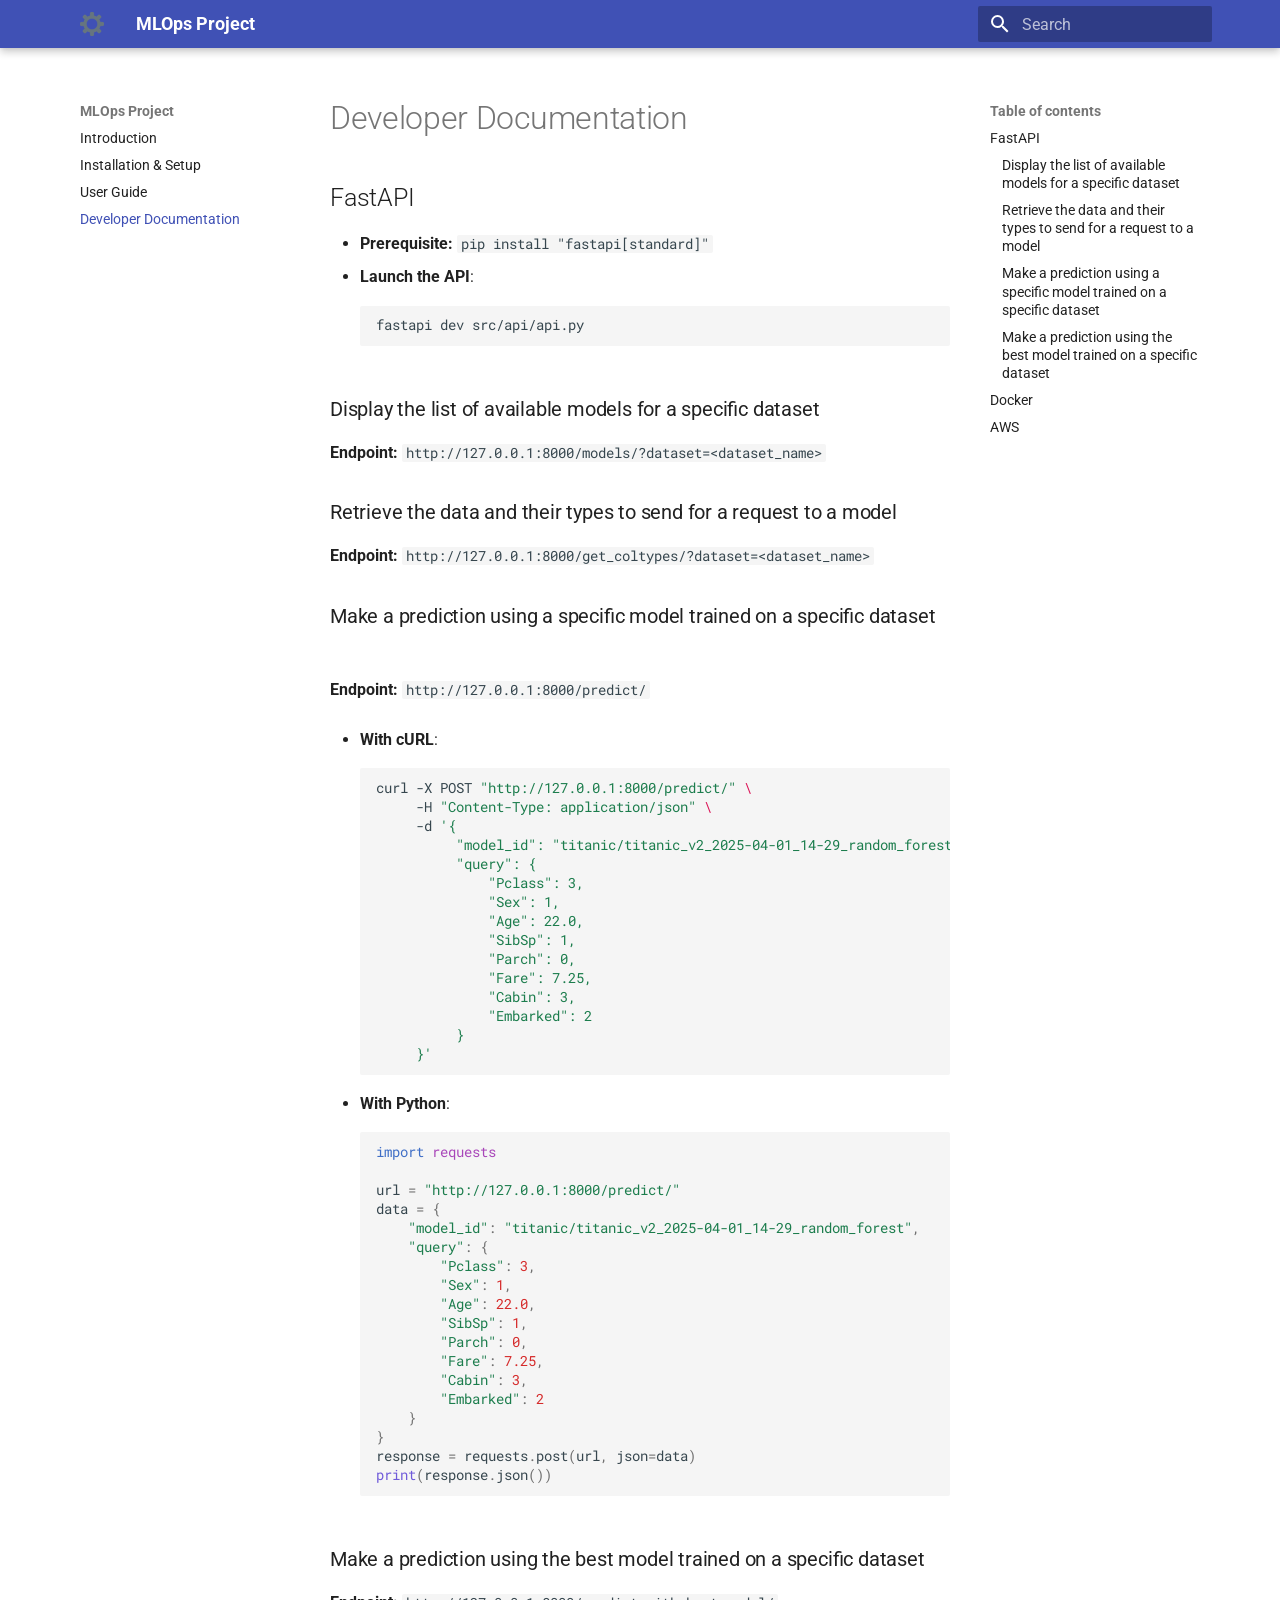
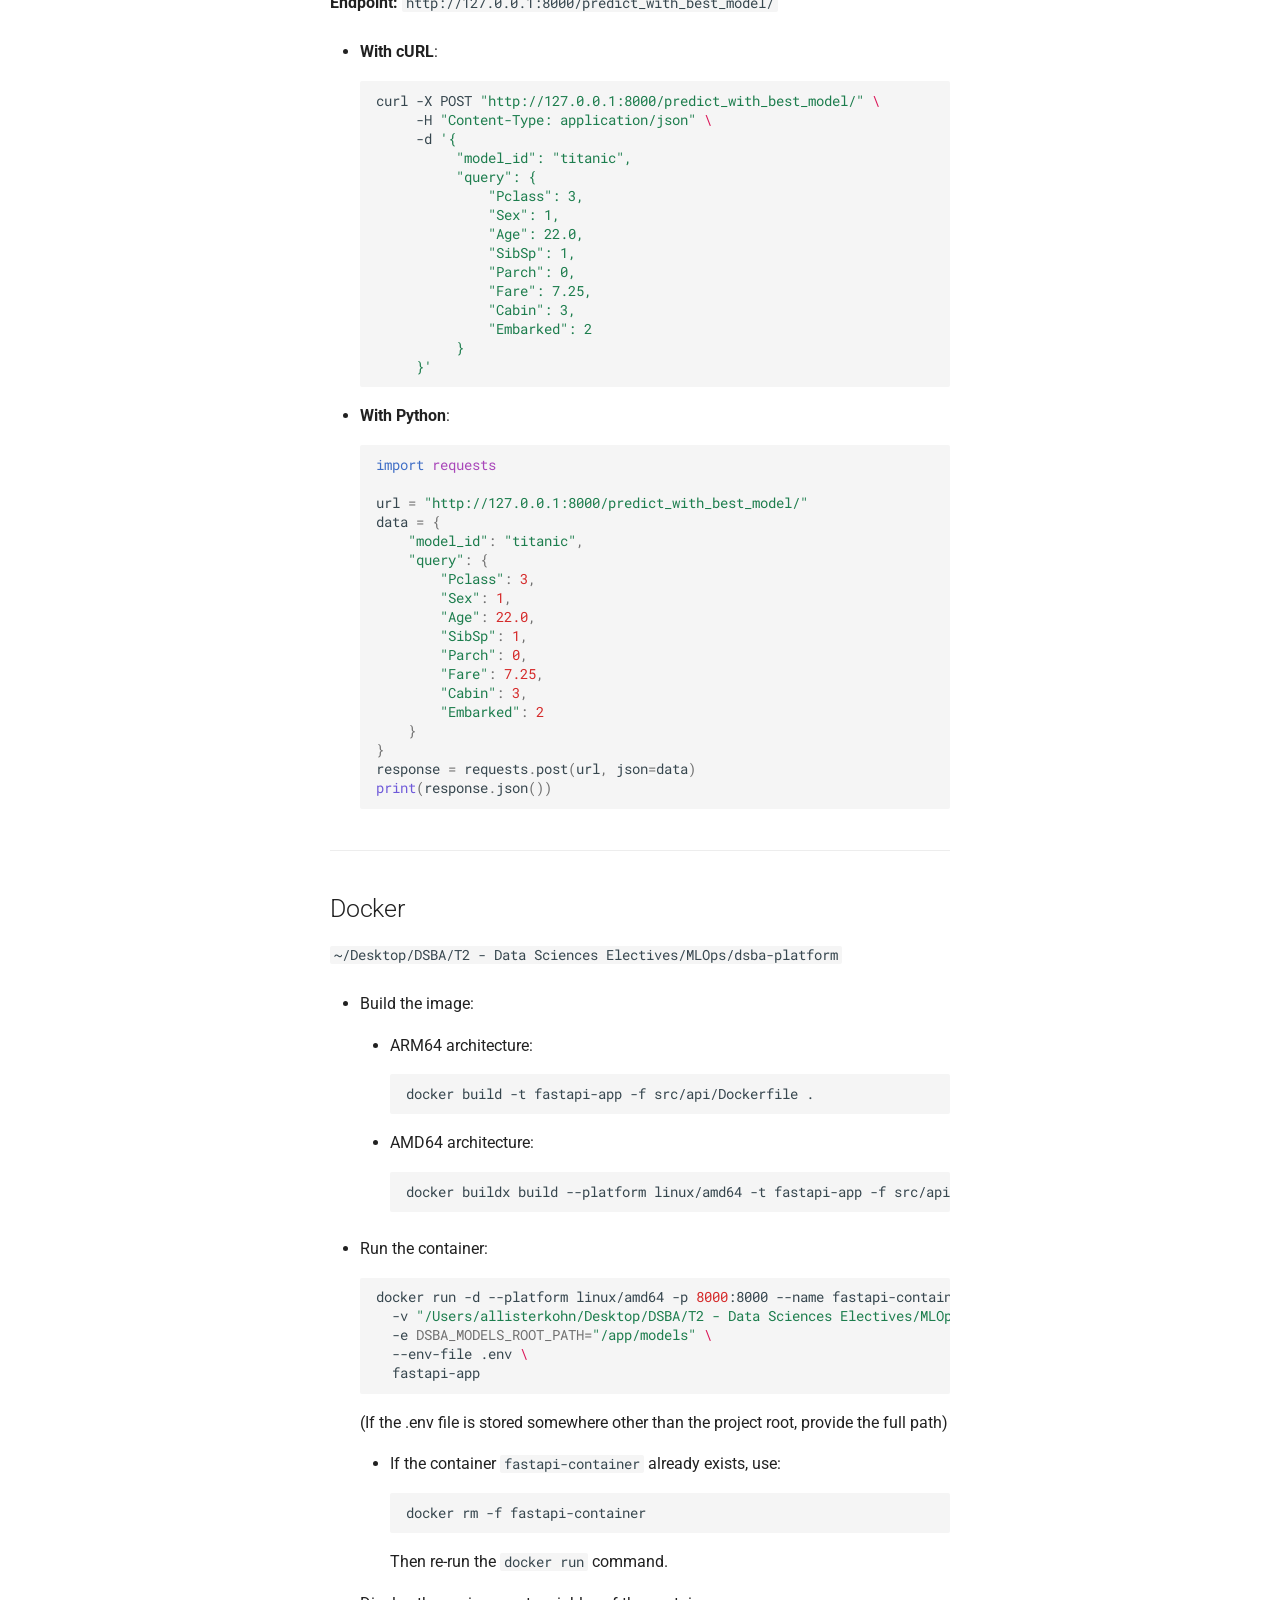
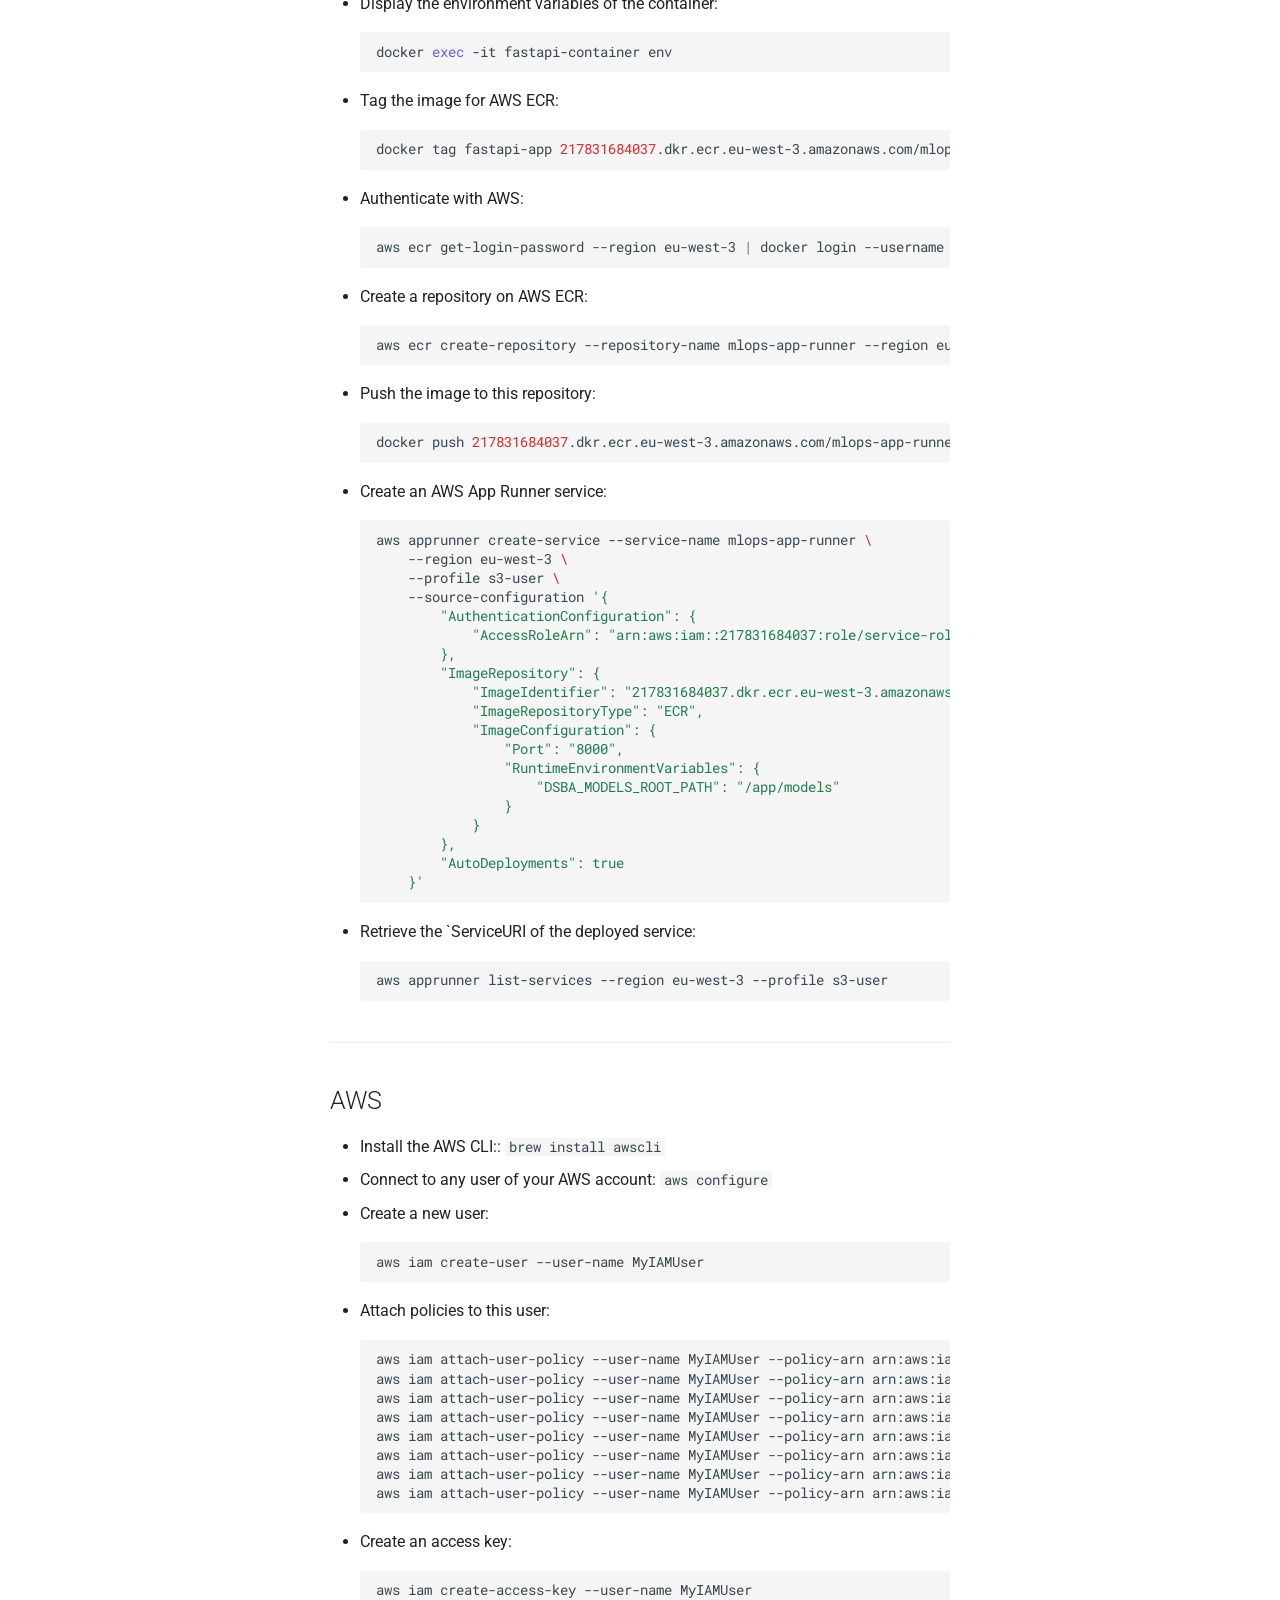
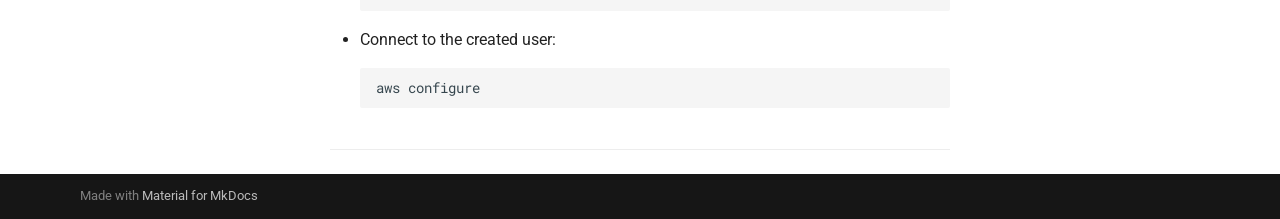
==== commit 0f345672: "Deployed 5ba4b32 with MkDocs version: 1.6.1" ====
--- a/developer_documentation/index.html
+++ b/developer_documentation/index.html
@@ -189,7 +189,7 @@
   
   
     <li class="md-nav__item">
-      <a href="../introduction/" class="md-nav__link">
+      <a href=".." class="md-nav__link">
         
   
   <span class="md-ellipsis">
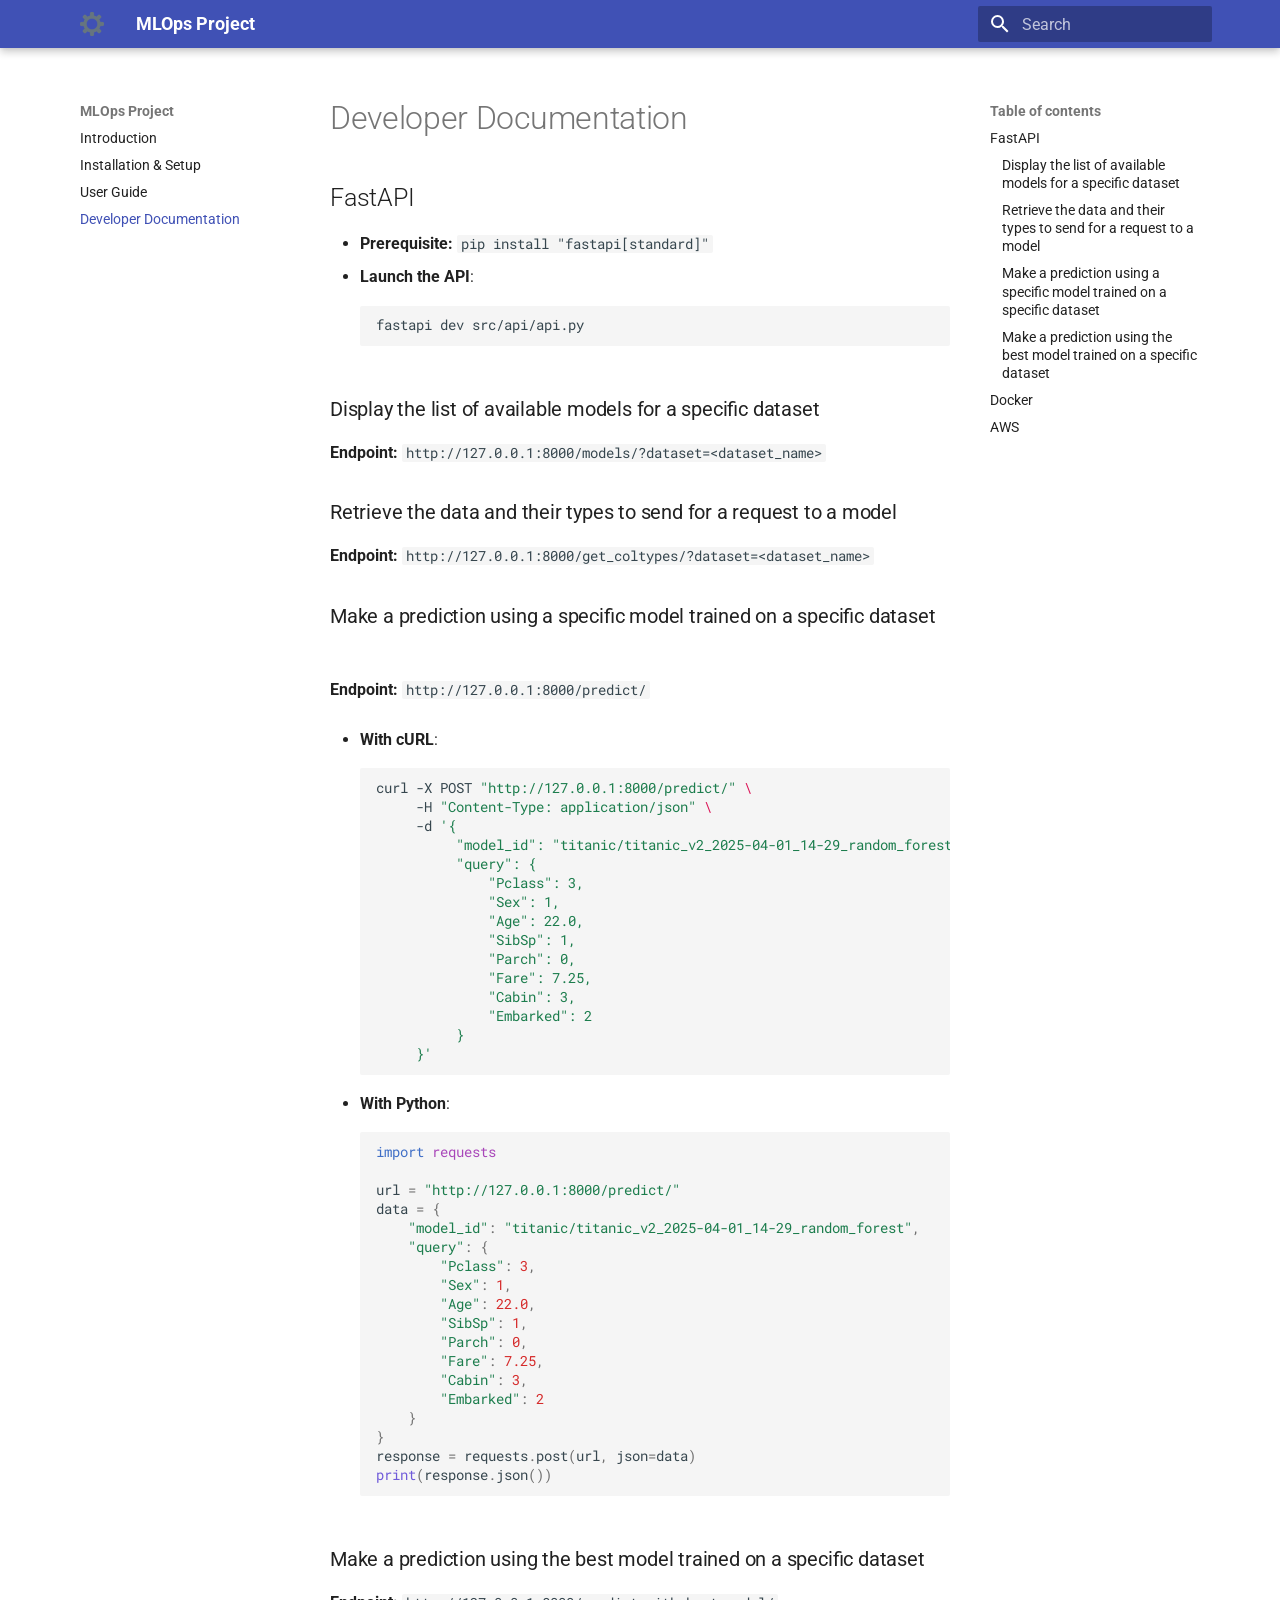
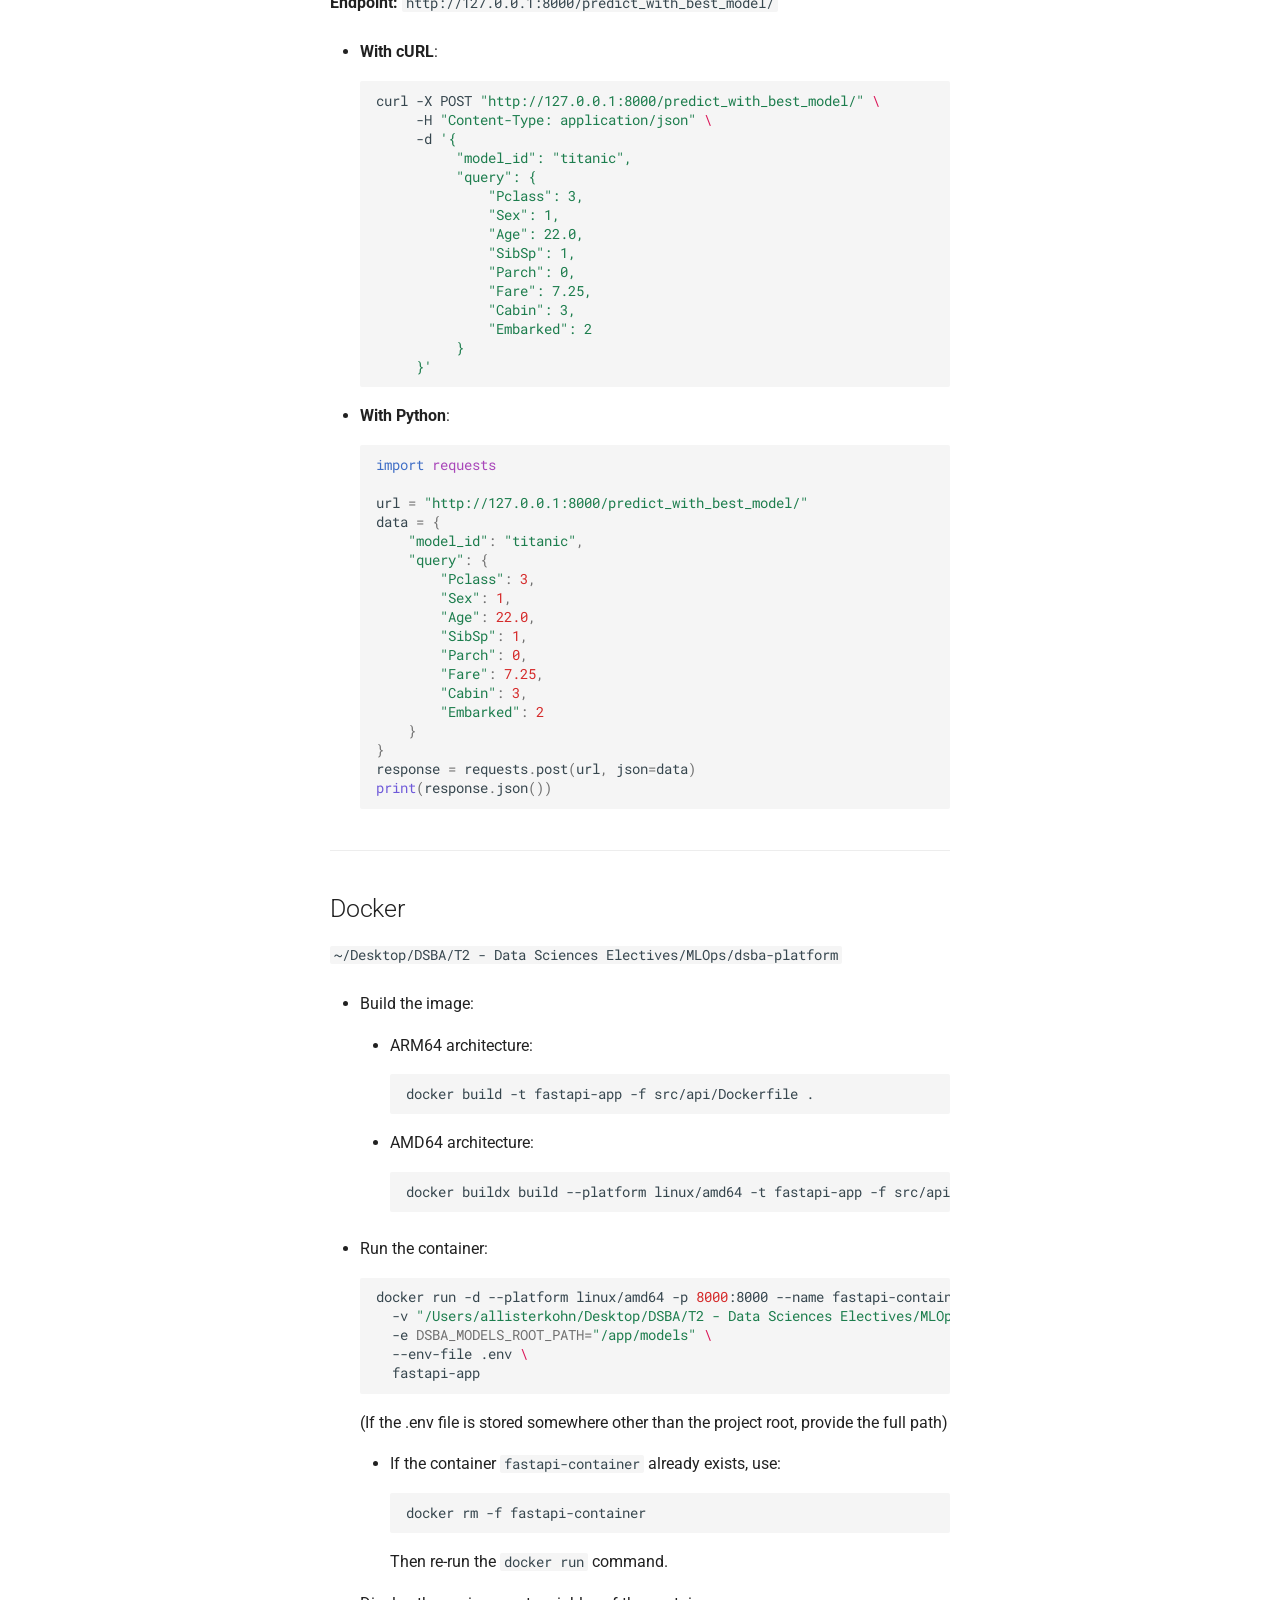
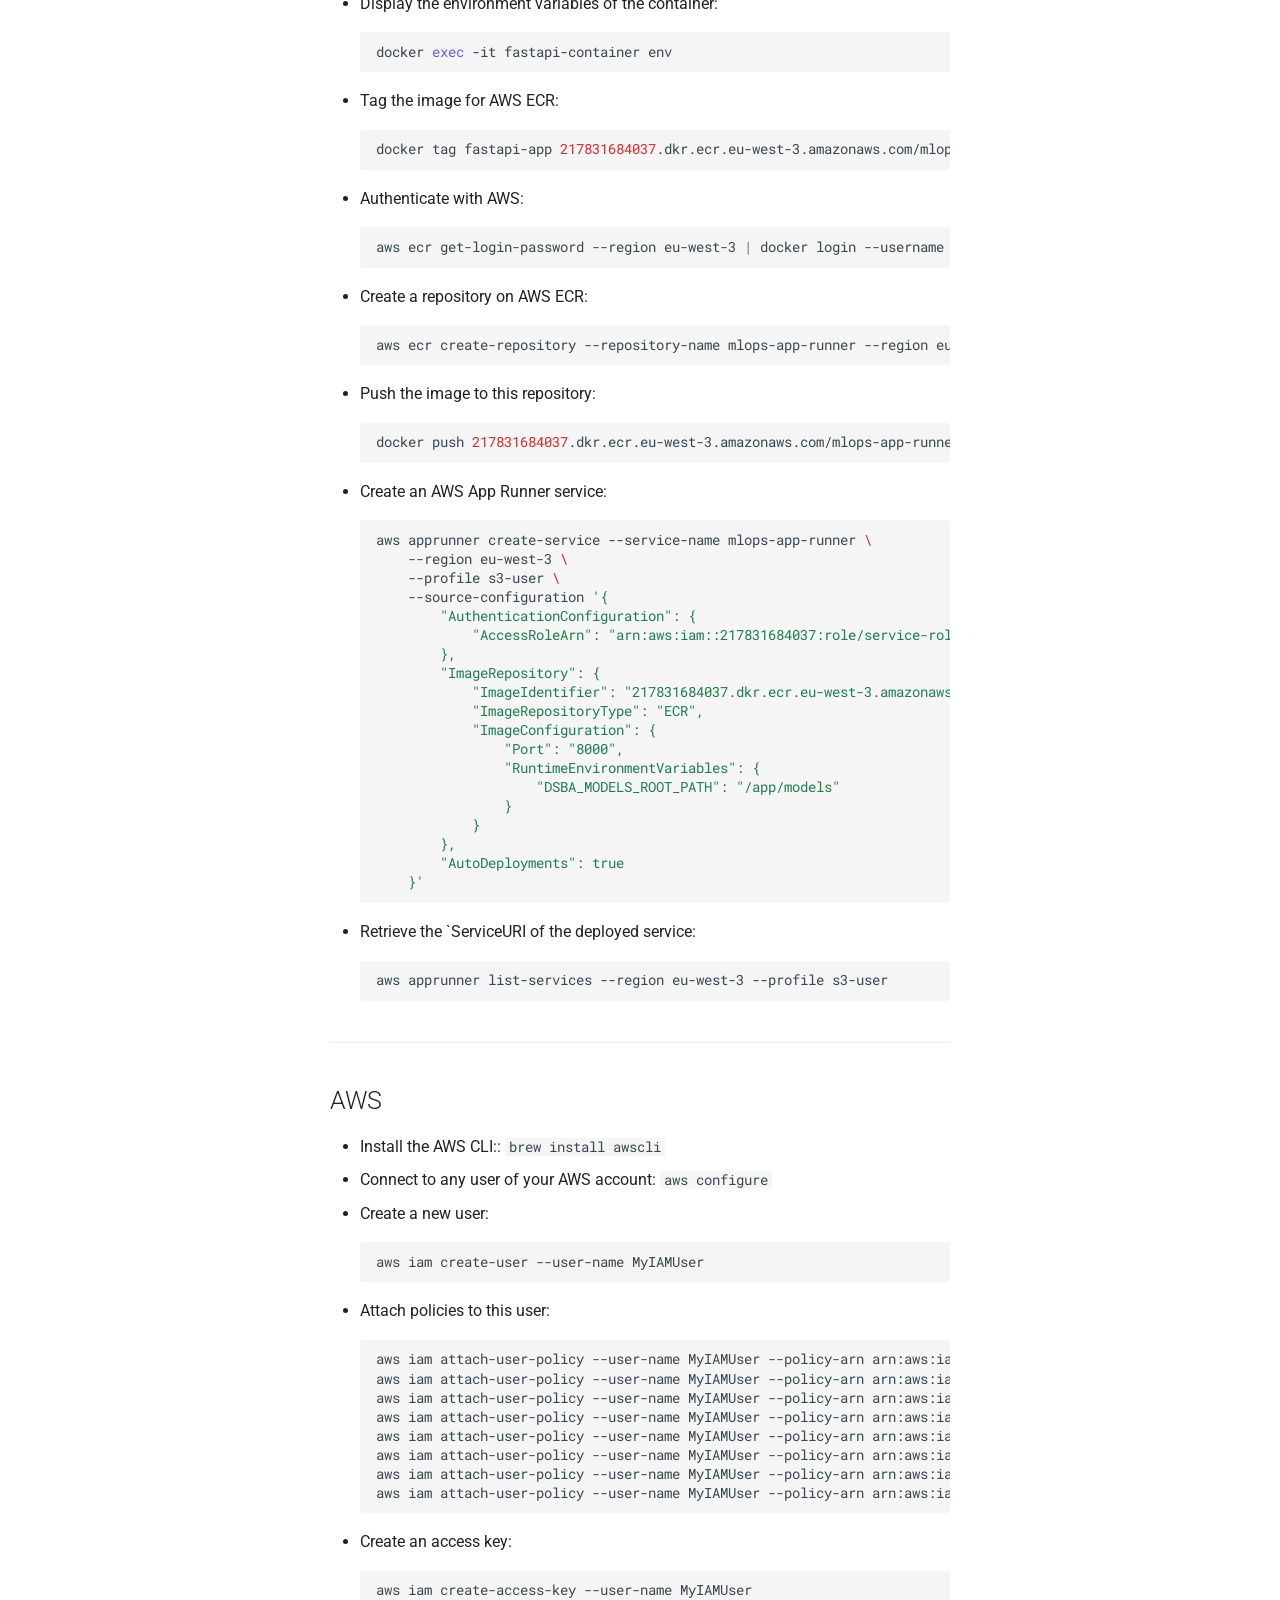
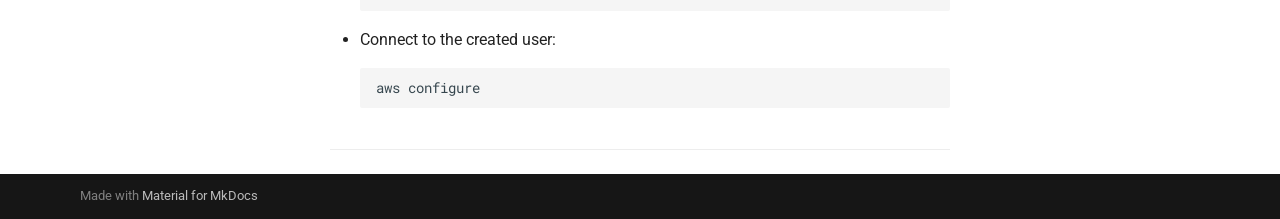
==== commit 1c10a127: "Deployed 37af678 with MkDocs version: 1.6.1" ====
--- a/developer_documentation/index.html
+++ b/developer_documentation/index.html
@@ -756,7 +756,7 @@
     </div>
     
     
-    <script id="__config" type="application/json">{"base": "..", "features": ["navigation.tracking"], "search": "../assets/javascripts/workers/search.6ce7567c.min.js", "translations": {"clipboard.copied": "Copied to clipboard", "clipboard.copy": "Copy to clipboard", "search.result.more.one": "1 more on this page", "search.result.more.other": "# more on this page", "search.result.none": "No matching documents", "search.result.one": "1 matching document", "search.result.other": "# matching documents", "search.result.placeholder": "Type to start searching", "search.result.term.missing": "Missing", "select.version": "Select version"}}</script>
+    <script id="__config" type="application/json">{"base": "..", "features": [], "search": "../assets/javascripts/workers/search.6ce7567c.min.js", "translations": {"clipboard.copied": "Copied to clipboard", "clipboard.copy": "Copy to clipboard", "search.result.more.one": "1 more on this page", "search.result.more.other": "# more on this page", "search.result.none": "No matching documents", "search.result.one": "1 matching document", "search.result.other": "# matching documents", "search.result.placeholder": "Type to start searching", "search.result.term.missing": "Missing", "select.version": "Select version"}}</script>
     
     
       <script src="../assets/javascripts/bundle.88dd0f4e.min.js"></script>
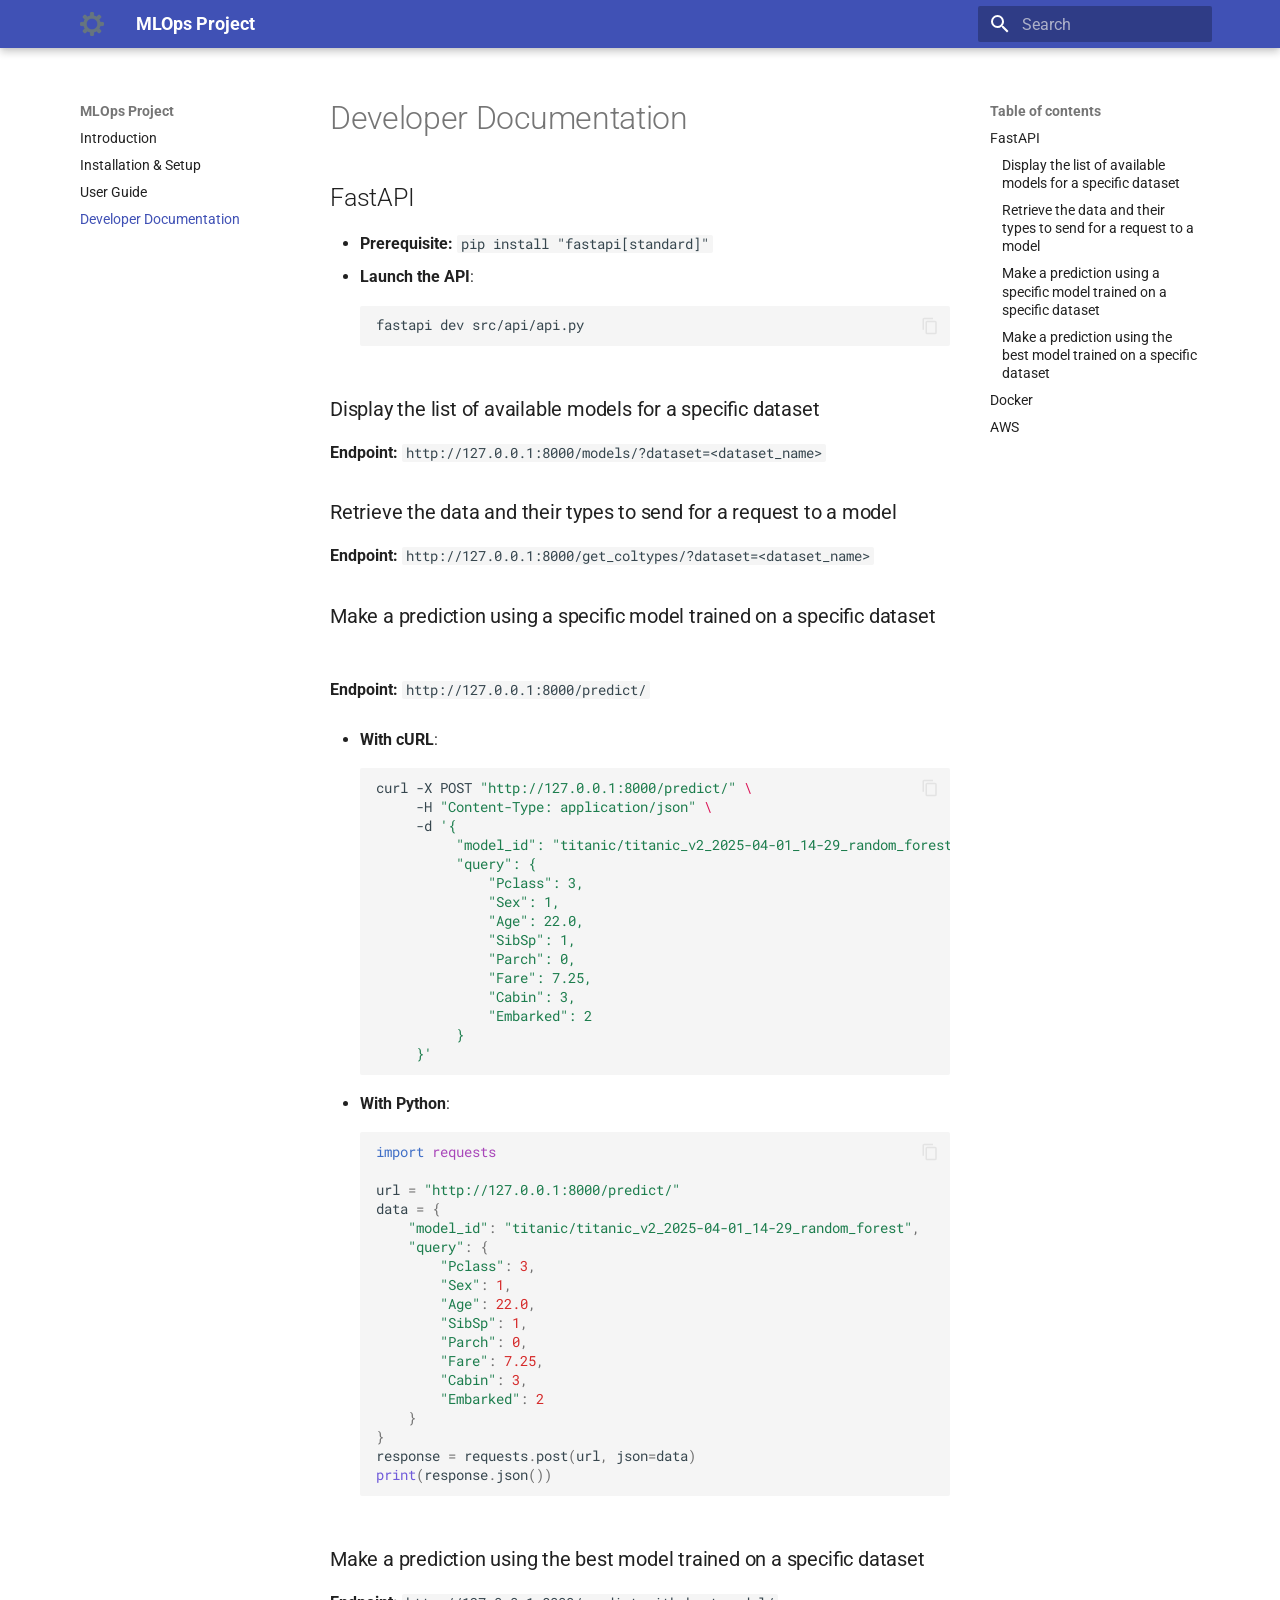
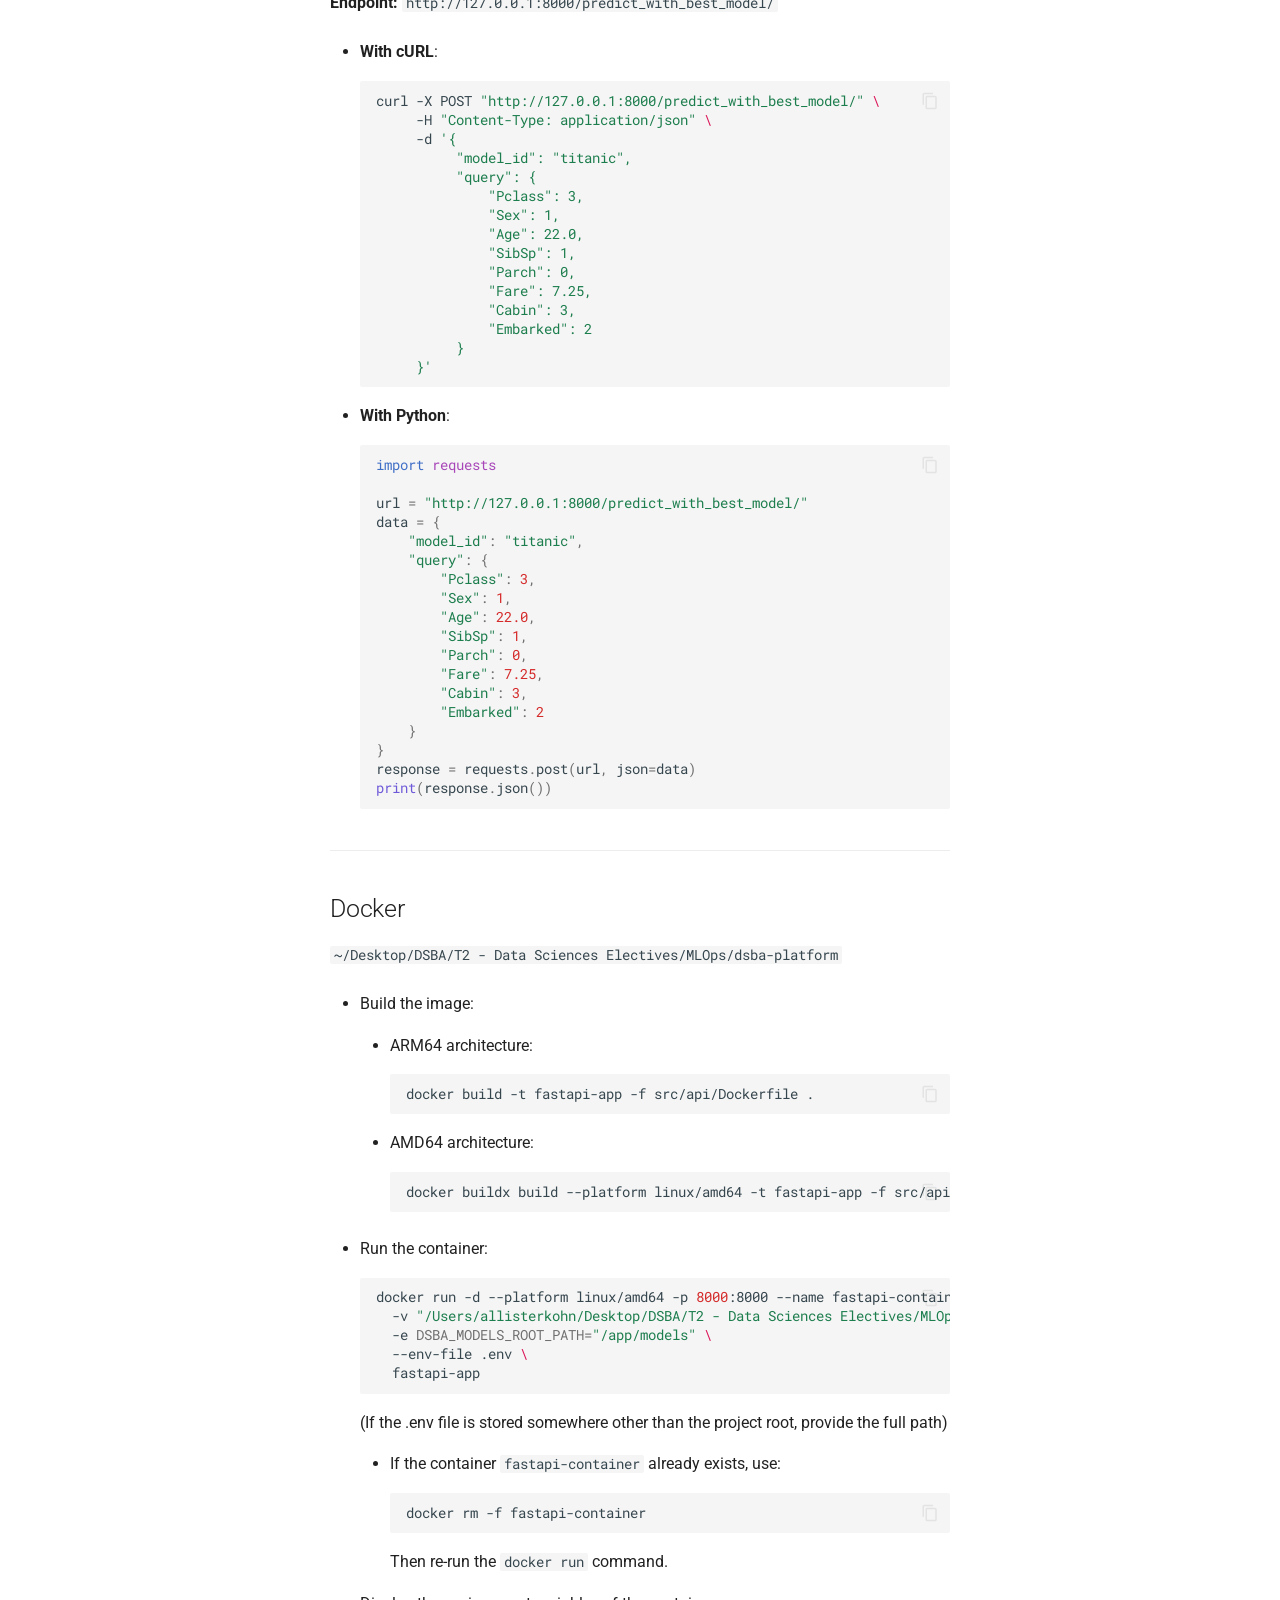
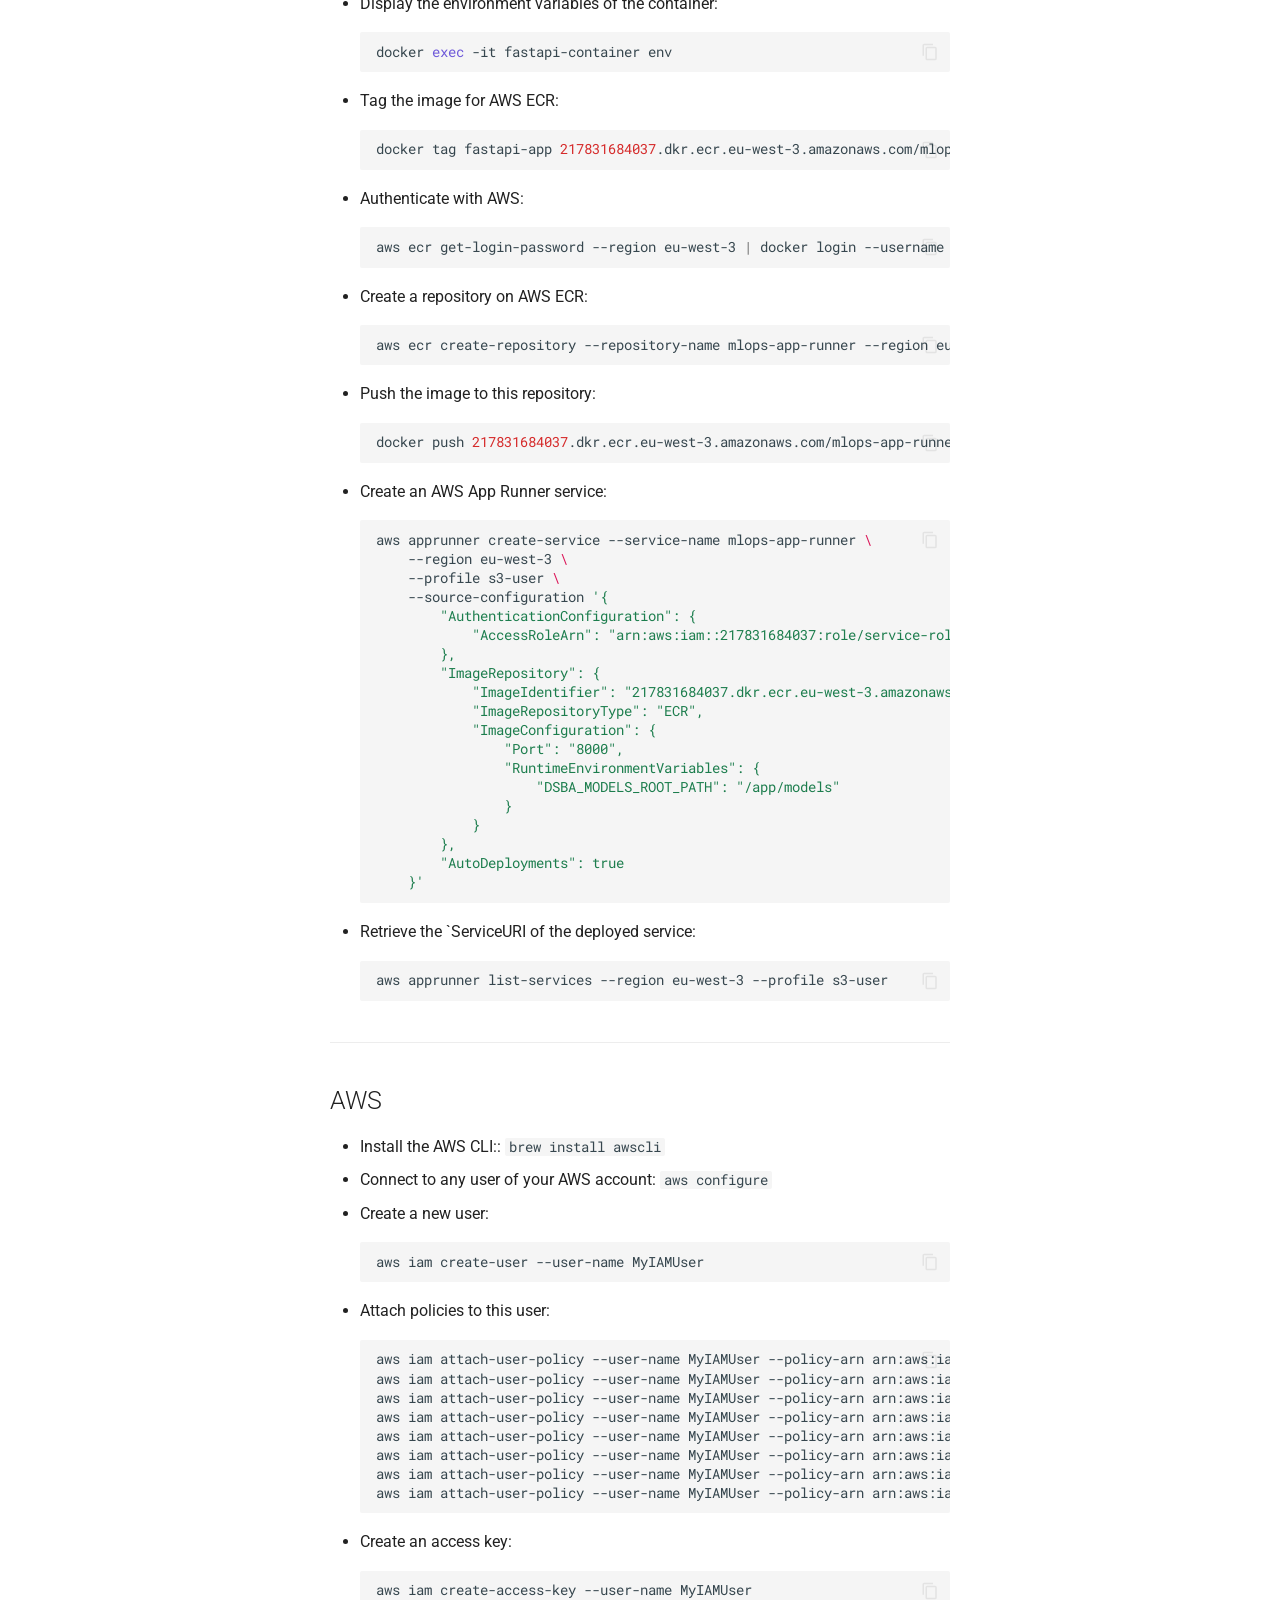
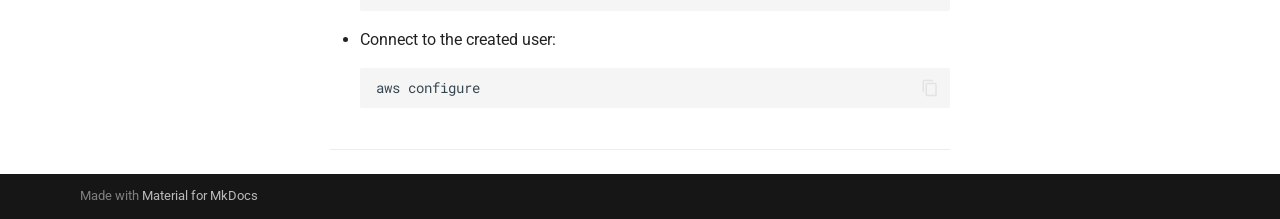
==== commit 3807753f: "Deployed 740b75c with MkDocs version: 1.6.1" ====
--- a/developer_documentation/index.html
+++ b/developer_documentation/index.html
@@ -756,7 +756,7 @@
     </div>
     
     
-    <script id="__config" type="application/json">{"base": "..", "features": [], "search": "../assets/javascripts/workers/search.6ce7567c.min.js", "translations": {"clipboard.copied": "Copied to clipboard", "clipboard.copy": "Copy to clipboard", "search.result.more.one": "1 more on this page", "search.result.more.other": "# more on this page", "search.result.none": "No matching documents", "search.result.one": "1 matching document", "search.result.other": "# matching documents", "search.result.placeholder": "Type to start searching", "search.result.term.missing": "Missing", "select.version": "Select version"}}</script>
+    <script id="__config" type="application/json">{"base": "..", "features": ["content.code.copy"], "search": "../assets/javascripts/workers/search.6ce7567c.min.js", "translations": {"clipboard.copied": "Copied to clipboard", "clipboard.copy": "Copy to clipboard", "search.result.more.one": "1 more on this page", "search.result.more.other": "# more on this page", "search.result.none": "No matching documents", "search.result.one": "1 matching document", "search.result.other": "# matching documents", "search.result.placeholder": "Type to start searching", "search.result.term.missing": "Missing", "select.version": "Select version"}}</script>
     
     
       <script src="../assets/javascripts/bundle.88dd0f4e.min.js"></script>
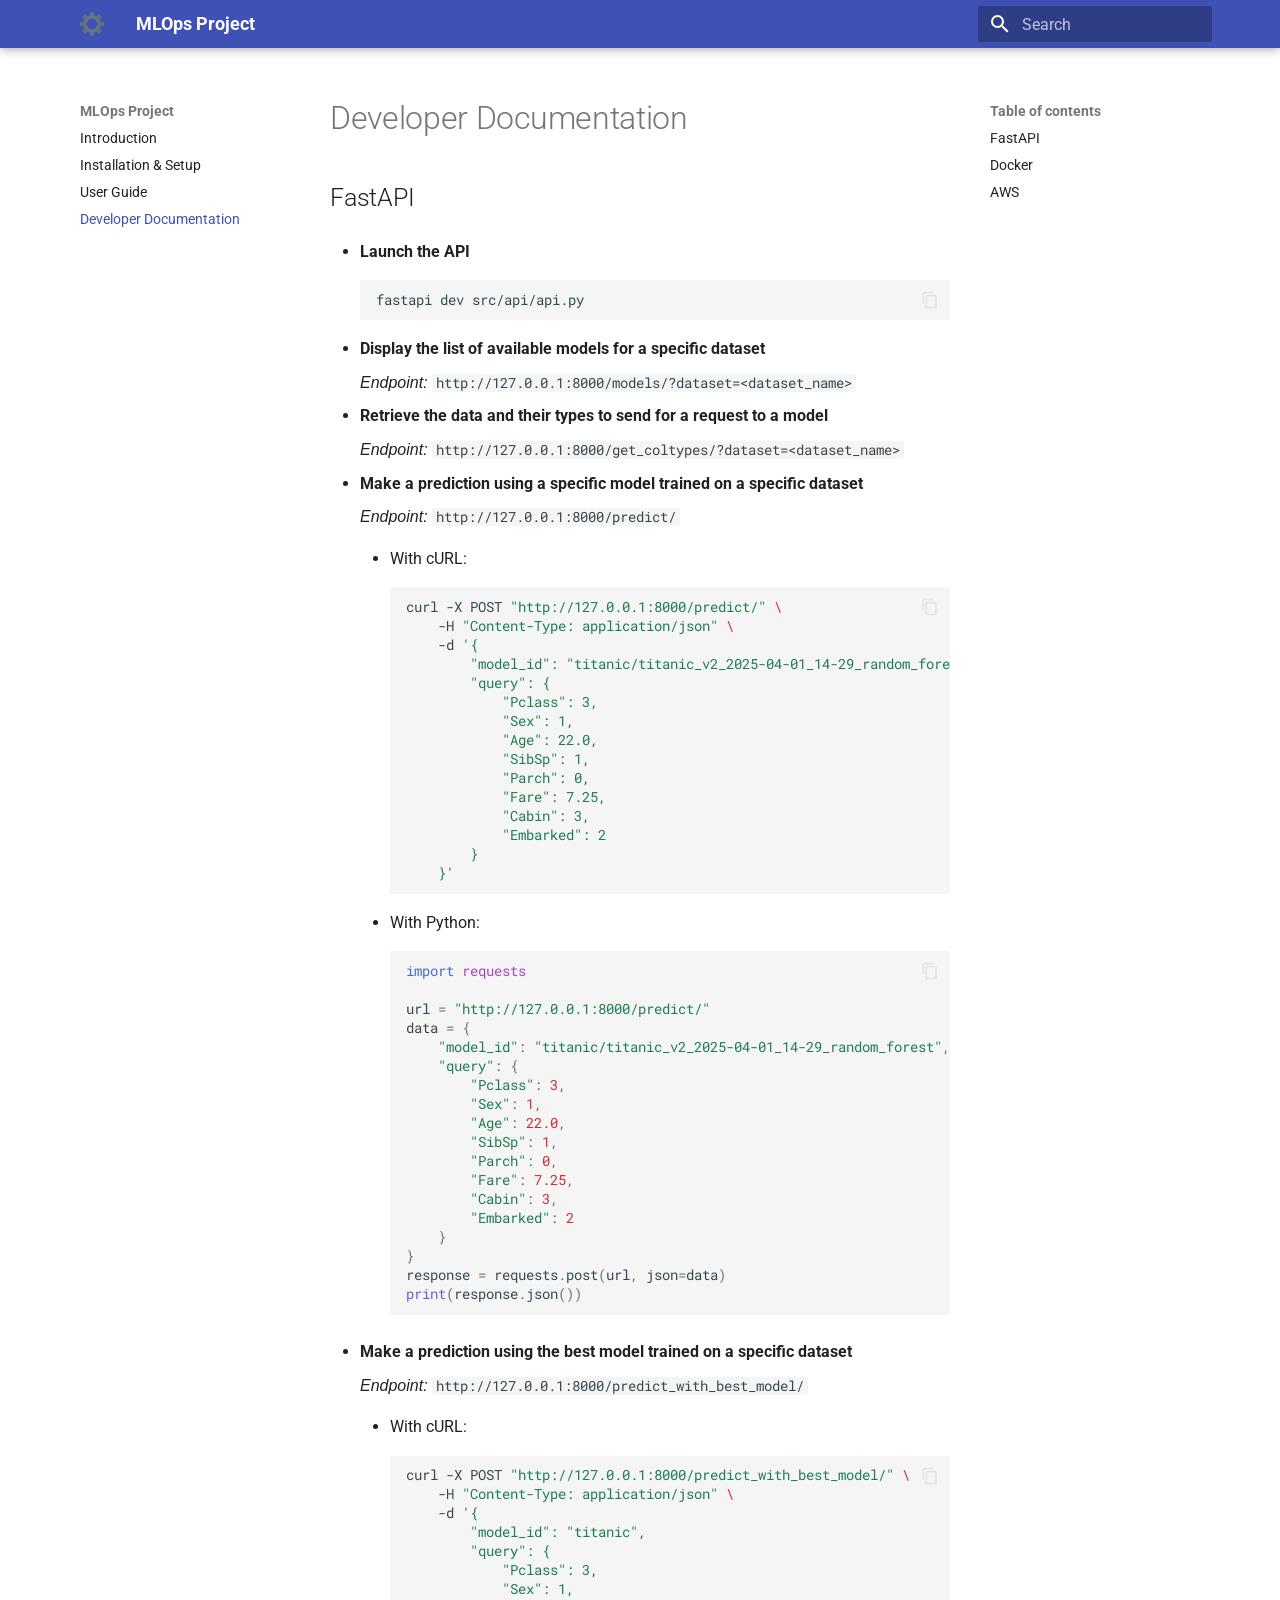
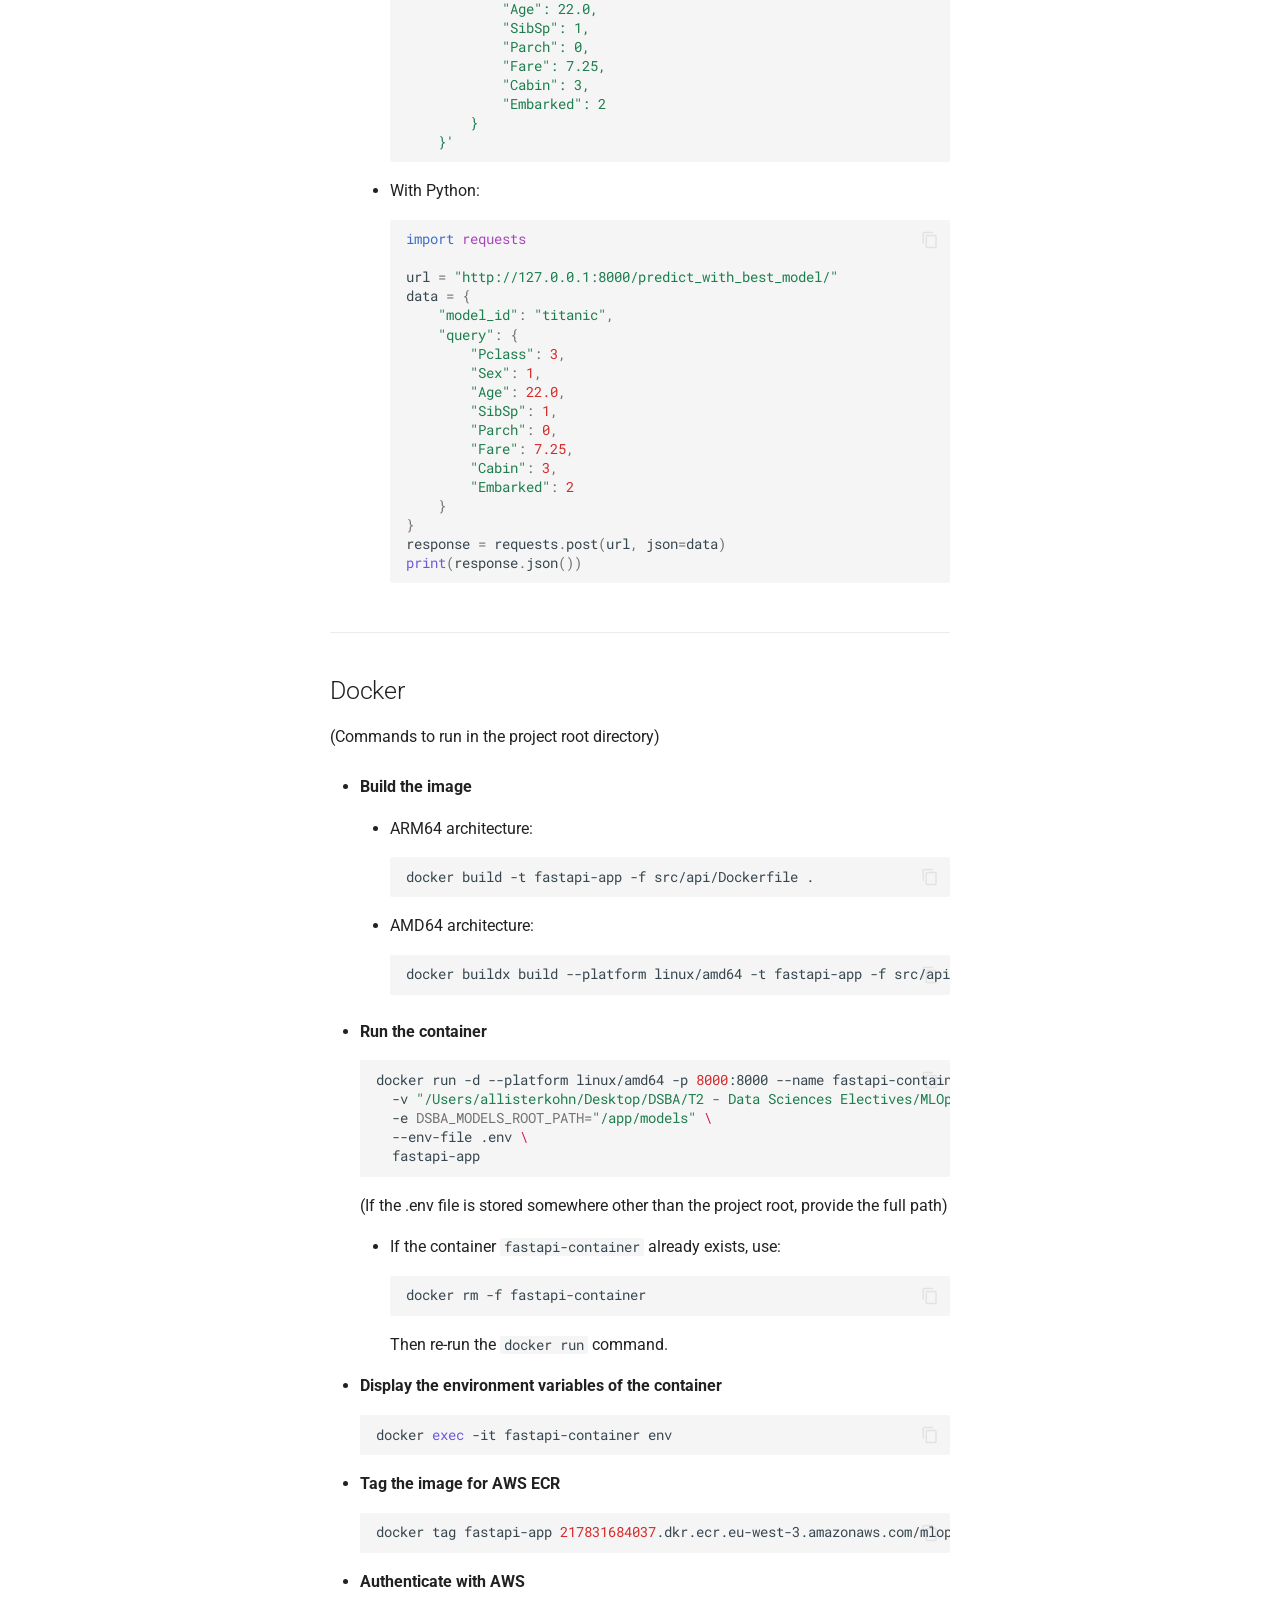
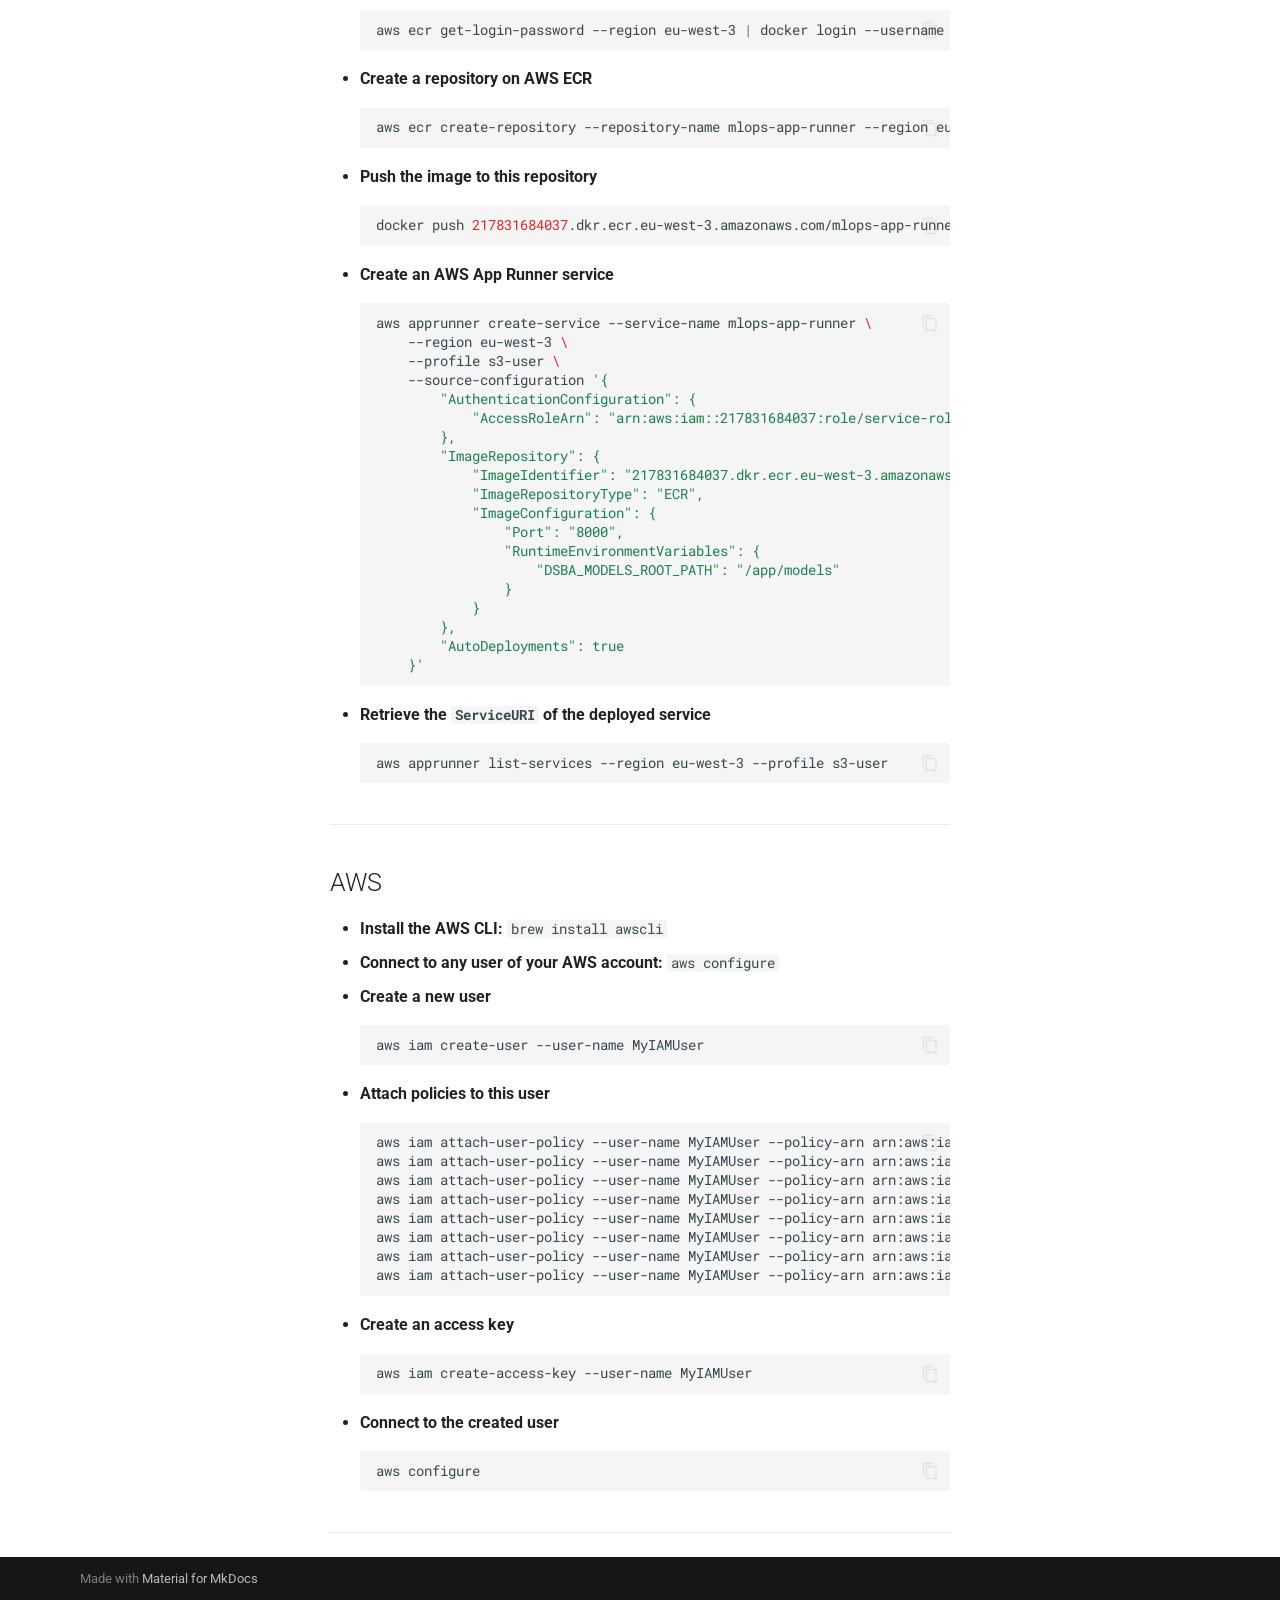
==== commit d6fae5bf: "Deployed 740b75c with MkDocs version: 1.6.1" ====
--- a/developer_documentation/index.html
+++ b/developer_documentation/index.html
@@ -301,48 +301,6 @@
     </span>
   </a>
   
-    <nav class="md-nav" aria-label="FastAPI">
-      <ul class="md-nav__list">
-        
-          <li class="md-nav__item">
-  <a href="#display-the-list-of-available-models-for-a-specific-dataset" class="md-nav__link">
-    <span class="md-ellipsis">
-      Display the list of available models for a specific dataset
-    </span>
-  </a>
-  
-</li>
-        
-          <li class="md-nav__item">
-  <a href="#retrieve-the-data-and-their-types-to-send-for-a-request-to-a-model" class="md-nav__link">
-    <span class="md-ellipsis">
-      Retrieve the data and their types to send for a request to a model
-    </span>
-  </a>
-  
-</li>
-        
-          <li class="md-nav__item">
-  <a href="#make-a-prediction-using-a-specific-model-trained-on-a-specific-dataset" class="md-nav__link">
-    <span class="md-ellipsis">
-      Make a prediction using a specific model trained on a specific dataset
-    </span>
-  </a>
-  
-</li>
-        
-          <li class="md-nav__item">
-  <a href="#make-a-prediction-using-the-best-model-trained-on-a-specific-dataset" class="md-nav__link">
-    <span class="md-ellipsis">
-      Make a prediction using the best model trained on a specific dataset
-    </span>
-  </a>
-  
-</li>
-        
-      </ul>
-    </nav>
-  
 </li>
       
         <li class="md-nav__item">
@@ -404,48 +362,6 @@
     </span>
   </a>
   
-    <nav class="md-nav" aria-label="FastAPI">
-      <ul class="md-nav__list">
-        
-          <li class="md-nav__item">
-  <a href="#display-the-list-of-available-models-for-a-specific-dataset" class="md-nav__link">
-    <span class="md-ellipsis">
-      Display the list of available models for a specific dataset
-    </span>
-  </a>
-  
-</li>
-        
-          <li class="md-nav__item">
-  <a href="#retrieve-the-data-and-their-types-to-send-for-a-request-to-a-model" class="md-nav__link">
-    <span class="md-ellipsis">
-      Retrieve the data and their types to send for a request to a model
-    </span>
-  </a>
-  
-</li>
-        
-          <li class="md-nav__item">
-  <a href="#make-a-prediction-using-a-specific-model-trained-on-a-specific-dataset" class="md-nav__link">
-    <span class="md-ellipsis">
-      Make a prediction using a specific model trained on a specific dataset
-    </span>
-  </a>
-  
-</li>
-        
-          <li class="md-nav__item">
-  <a href="#make-a-prediction-using-the-best-model-trained-on-a-specific-dataset" class="md-nav__link">
-    <span class="md-ellipsis">
-      Make a prediction using the best model trained on a specific dataset
-    </span>
-  </a>
-  
-</li>
-        
-      </ul>
-    </nav>
-  
 </li>
       
         <li class="md-nav__item">
@@ -484,41 +400,44 @@
 <h1 id="developer-documentation">Developer Documentation<a class="headerlink" href="#developer-documentation" title="Permanent link">&para;</a></h1>
 <h2 id="fastapi">FastAPI<a class="headerlink" href="#fastapi" title="Permanent link">&para;</a></h2>
 <ul>
-<li><strong>Prerequisite:</strong> <code>pip install "fastapi[standard]"</code></li>
-<li>
-<p><strong>Launch the API</strong>:</p>
+<li>
+<p><strong>Launch the API</strong></p>
 <div class="highlight"><pre><span></span><code>fastapi<span class="w"> </span>dev<span class="w"> </span>src/api/api.py
 </code></pre></div>
 </li>
-</ul>
-<h3 id="display-the-list-of-available-models-for-a-specific-dataset">Display the list of available models for a specific dataset<a class="headerlink" href="#display-the-list-of-available-models-for-a-specific-dataset" title="Permanent link">&para;</a></h3>
-<p><strong>Endpoint:</strong> <code>http://127.0.0.1:8000/models/?dataset=&lt;dataset_name&gt;</code></p>
-<h3 id="retrieve-the-data-and-their-types-to-send-for-a-request-to-a-model">Retrieve the data and their types to send for a request to a model<a class="headerlink" href="#retrieve-the-data-and-their-types-to-send-for-a-request-to-a-model" title="Permanent link">&para;</a></h3>
-<p><strong>Endpoint:</strong> <code>http://127.0.0.1:8000/get_coltypes/?dataset=&lt;dataset_name&gt;</code></p>
-<h3 id="make-a-prediction-using-a-specific-model-trained-on-a-specific-dataset">Make a prediction using a specific model trained on a specific dataset<a class="headerlink" href="#make-a-prediction-using-a-specific-model-trained-on-a-specific-dataset" title="Permanent link">&para;</a></h3>
-<p><strong>Endpoint:</strong> <code>http://127.0.0.1:8000/predict/</code></p>
+<li>
+<p><strong>Display the list of available models for a specific dataset</strong></p>
+<p><em>Endpoint:</em> <code>http://127.0.0.1:8000/models/?dataset=&lt;dataset_name&gt;</code></p>
+</li>
+<li>
+<p><strong>Retrieve the data and their types to send for a request to a model</strong></p>
+<p><em>Endpoint:</em> <code>http://127.0.0.1:8000/get_coltypes/?dataset=&lt;dataset_name&gt;</code></p>
+</li>
+<li>
+<p><strong>Make a prediction using a specific model trained on a specific dataset</strong></p>
+<p><em>Endpoint:</em> <code>http://127.0.0.1:8000/predict/</code></p>
 <ul>
 <li>
-<p><strong>With cURL</strong>:</p>
+<p>With cURL:</p>
 <div class="highlight"><pre><span></span><code>curl<span class="w"> </span>-X<span class="w"> </span>POST<span class="w"> </span><span class="s2">&quot;http://127.0.0.1:8000/predict/&quot;</span><span class="w"> </span><span class="se">\</span>
-<span class="w">     </span>-H<span class="w"> </span><span class="s2">&quot;Content-Type: application/json&quot;</span><span class="w"> </span><span class="se">\</span>
-<span class="w">     </span>-d<span class="w"> </span><span class="s1">&#39;{</span>
-<span class="s1">          &quot;model_id&quot;: &quot;titanic/titanic_v2_2025-04-01_14-29_random_forest&quot;,</span>
-<span class="s1">          &quot;query&quot;: {</span>
-<span class="s1">              &quot;Pclass&quot;: 3,</span>
-<span class="s1">              &quot;Sex&quot;: 1,</span>
-<span class="s1">              &quot;Age&quot;: 22.0,</span>
-<span class="s1">              &quot;SibSp&quot;: 1,</span>
-<span class="s1">              &quot;Parch&quot;: 0,</span>
-<span class="s1">              &quot;Fare&quot;: 7.25,</span>
-<span class="s1">              &quot;Cabin&quot;: 3,</span>
-<span class="s1">              &quot;Embarked&quot;: 2</span>
-<span class="s1">          }</span>
-<span class="s1">     }&#39;</span>
-</code></pre></div>
-</li>
-<li>
-<p><strong>With Python</strong>:</p>
+<span class="w">    </span>-H<span class="w"> </span><span class="s2">&quot;Content-Type: application/json&quot;</span><span class="w"> </span><span class="se">\</span>
+<span class="w">    </span>-d<span class="w"> </span><span class="s1">&#39;{</span>
+<span class="s1">        &quot;model_id&quot;: &quot;titanic/titanic_v2_2025-04-01_14-29_random_forest&quot;,</span>
+<span class="s1">        &quot;query&quot;: {</span>
+<span class="s1">            &quot;Pclass&quot;: 3,</span>
+<span class="s1">            &quot;Sex&quot;: 1,</span>
+<span class="s1">            &quot;Age&quot;: 22.0,</span>
+<span class="s1">            &quot;SibSp&quot;: 1,</span>
+<span class="s1">            &quot;Parch&quot;: 0,</span>
+<span class="s1">            &quot;Fare&quot;: 7.25,</span>
+<span class="s1">            &quot;Cabin&quot;: 3,</span>
+<span class="s1">            &quot;Embarked&quot;: 2</span>
+<span class="s1">        }</span>
+<span class="s1">    }&#39;</span>
+</code></pre></div>
+</li>
+<li>
+<p>With Python:</p>
 <div class="highlight"><pre><span></span><code><span class="kn">import</span><span class="w"> </span><span class="nn">requests</span>
 
 <span class="n">url</span> <span class="o">=</span> <span class="s2">&quot;http://127.0.0.1:8000/predict/&quot;</span>
@@ -540,30 +459,32 @@
 </code></pre></div>
 </li>
 </ul>
-<h3 id="make-a-prediction-using-the-best-model-trained-on-a-specific-dataset">Make a prediction using the best model trained on a specific dataset<a class="headerlink" href="#make-a-prediction-using-the-best-model-trained-on-a-specific-dataset" title="Permanent link">&para;</a></h3>
-<p><strong>Endpoint:</strong> <code>http://127.0.0.1:8000/predict_with_best_model/</code></p>
+</li>
+<li>
+<p><strong>Make a prediction using the best model trained on a specific dataset</strong></p>
+<p><em>Endpoint:</em> <code>http://127.0.0.1:8000/predict_with_best_model/</code></p>
 <ul>
 <li>
-<p><strong>With cURL</strong>:</p>
+<p>With cURL:</p>
 <div class="highlight"><pre><span></span><code>curl<span class="w"> </span>-X<span class="w"> </span>POST<span class="w"> </span><span class="s2">&quot;http://127.0.0.1:8000/predict_with_best_model/&quot;</span><span class="w"> </span><span class="se">\</span>
-<span class="w">     </span>-H<span class="w"> </span><span class="s2">&quot;Content-Type: application/json&quot;</span><span class="w"> </span><span class="se">\</span>
-<span class="w">     </span>-d<span class="w"> </span><span class="s1">&#39;{</span>
-<span class="s1">          &quot;model_id&quot;: &quot;titanic&quot;,</span>
-<span class="s1">          &quot;query&quot;: {</span>
-<span class="s1">              &quot;Pclass&quot;: 3,</span>
-<span class="s1">              &quot;Sex&quot;: 1,</span>
-<span class="s1">              &quot;Age&quot;: 22.0,</span>
-<span class="s1">              &quot;SibSp&quot;: 1,</span>
-<span class="s1">              &quot;Parch&quot;: 0,</span>
-<span class="s1">              &quot;Fare&quot;: 7.25,</span>
-<span class="s1">              &quot;Cabin&quot;: 3,</span>
-<span class="s1">              &quot;Embarked&quot;: 2</span>
-<span class="s1">          }</span>
-<span class="s1">     }&#39;</span>
-</code></pre></div>
-</li>
-<li>
-<p><strong>With Python</strong>:</p>
+<span class="w">    </span>-H<span class="w"> </span><span class="s2">&quot;Content-Type: application/json&quot;</span><span class="w"> </span><span class="se">\</span>
+<span class="w">    </span>-d<span class="w"> </span><span class="s1">&#39;{</span>
+<span class="s1">        &quot;model_id&quot;: &quot;titanic&quot;,</span>
+<span class="s1">        &quot;query&quot;: {</span>
+<span class="s1">            &quot;Pclass&quot;: 3,</span>
+<span class="s1">            &quot;Sex&quot;: 1,</span>
+<span class="s1">            &quot;Age&quot;: 22.0,</span>
+<span class="s1">            &quot;SibSp&quot;: 1,</span>
+<span class="s1">            &quot;Parch&quot;: 0,</span>
+<span class="s1">            &quot;Fare&quot;: 7.25,</span>
+<span class="s1">            &quot;Cabin&quot;: 3,</span>
+<span class="s1">            &quot;Embarked&quot;: 2</span>
+<span class="s1">        }</span>
+<span class="s1">    }&#39;</span>
+</code></pre></div>
+</li>
+<li>
+<p>With Python:</p>
 <div class="highlight"><pre><span></span><code><span class="kn">import</span><span class="w"> </span><span class="nn">requests</span>
 
 <span class="n">url</span> <span class="o">=</span> <span class="s2">&quot;http://127.0.0.1:8000/predict_with_best_model/&quot;</span>
@@ -585,12 +506,14 @@
 </code></pre></div>
 </li>
 </ul>
+</li>
+</ul>
 <hr />
 <h2 id="docker">Docker<a class="headerlink" href="#docker" title="Permanent link">&para;</a></h2>
-<p><code>~/Desktop/DSBA/T2 - Data Sciences Electives/MLOps/dsba-platform</code></p>
+<p>(Commands to run in the project root directory)</p>
 <ul>
 <li>
-<p>Build the image:</p>
+<p><strong>Build the image</strong></p>
 <ul>
 <li>
 <p>ARM64 architecture:</p>
@@ -605,7 +528,7 @@
 </ul>
 </li>
 <li>
-<p>Run the container:</p>
+<p><strong>Run the container</strong></p>
 <div class="highlight"><pre><span></span><code>docker<span class="w"> </span>run<span class="w"> </span>-d<span class="w"> </span>--platform<span class="w"> </span>linux/amd64<span class="w"> </span>-p<span class="w"> </span><span class="m">8000</span>:8000<span class="w"> </span>--name<span class="w"> </span>fastapi-container<span class="w"> </span><span class="se">\</span>
 <span class="w">  </span>-v<span class="w"> </span><span class="s2">&quot;/Users/allisterkohn/Desktop/DSBA/T2 - Data Sciences Electives/MLOps/Project/dsba-platform/models:/app/models&quot;</span><span class="w"> </span><span class="se">\</span>
 <span class="w">  </span>-e<span class="w"> </span><span class="nv">DSBA_MODELS_ROOT_PATH</span><span class="o">=</span><span class="s2">&quot;/app/models&quot;</span><span class="w"> </span><span class="se">\</span>
@@ -623,32 +546,32 @@
 </ul>
 </li>
 <li>
-<p>Display the environment variables of the container:</p>
+<p><strong>Display the environment variables of the container</strong></p>
 <div class="highlight"><pre><span></span><code>docker<span class="w"> </span><span class="nb">exec</span><span class="w"> </span>-it<span class="w"> </span>fastapi-container<span class="w"> </span>env
 </code></pre></div>
 </li>
 <li>
-<p>Tag the image for AWS ECR:</p>
+<p><strong>Tag the image for AWS ECR</strong></p>
 <div class="highlight"><pre><span></span><code>docker<span class="w"> </span>tag<span class="w"> </span>fastapi-app<span class="w"> </span><span class="m">217831684037</span>.dkr.ecr.eu-west-3.amazonaws.com/mlops-app-runner:latest
 </code></pre></div>
 </li>
 <li>
-<p>Authenticate with AWS:</p>
+<p><strong>Authenticate with AWS</strong></p>
 <div class="highlight"><pre><span></span><code>aws<span class="w"> </span>ecr<span class="w"> </span>get-login-password<span class="w"> </span>--region<span class="w"> </span>eu-west-3<span class="w"> </span><span class="p">|</span><span class="w"> </span>docker<span class="w"> </span>login<span class="w"> </span>--username<span class="w"> </span>AWS<span class="w"> </span>--password-stdin<span class="w"> </span><span class="m">217831684037</span>.dkr.ecr.eu-west-3.amazonaws.com
 </code></pre></div>
 </li>
 <li>
-<p>Create a repository on AWS ECR:</p>
+<p><strong>Create a repository on AWS ECR</strong></p>
 <div class="highlight"><pre><span></span><code>aws<span class="w"> </span>ecr<span class="w"> </span>create-repository<span class="w"> </span>--repository-name<span class="w"> </span>mlops-app-runner<span class="w"> </span>--region<span class="w"> </span>eu-west-3
 </code></pre></div>
 </li>
 <li>
-<p>Push the image to this repository:</p>
+<p><strong>Push the image to this repository</strong></p>
 <div class="highlight"><pre><span></span><code>docker<span class="w"> </span>push<span class="w"> </span><span class="m">217831684037</span>.dkr.ecr.eu-west-3.amazonaws.com/mlops-app-runner:latest
 </code></pre></div>
 </li>
 <li>
-<p>Create an AWS App Runner service:</p>
+<p><strong>Create an AWS App Runner service</strong></p>
 <div class="highlight"><pre><span></span><code>aws<span class="w"> </span>apprunner<span class="w"> </span>create-service<span class="w"> </span>--service-name<span class="w"> </span>mlops-app-runner<span class="w"> </span><span class="se">\</span>
 <span class="w">    </span>--region<span class="w"> </span>eu-west-3<span class="w"> </span><span class="se">\</span>
 <span class="w">    </span>--profile<span class="w"> </span>s3-user<span class="w"> </span><span class="se">\</span>
@@ -671,7 +594,7 @@
 </code></pre></div>
 </li>
 <li>
-<p>Retrieve the `ServiceURI of the deployed service:</p>
+<p><strong>Retrieve the <code>ServiceURI</code> of the deployed service</strong></p>
 <div class="highlight"><pre><span></span><code>aws<span class="w"> </span>apprunner<span class="w"> </span>list-services<span class="w"> </span>--region<span class="w"> </span>eu-west-3<span class="w"> </span>--profile<span class="w"> </span>s3-user
 </code></pre></div>
 </li>
@@ -679,15 +602,15 @@
 <hr />
 <h2 id="aws">AWS<a class="headerlink" href="#aws" title="Permanent link">&para;</a></h2>
 <ul>
-<li>Install the AWS CLI:: <code>brew install awscli</code></li>
-<li>Connect to any user of your AWS account: <code>aws configure</code></li>
-<li>
-<p>Create a new user:</p>
+<li><strong>Install the AWS CLI:</strong> <code>brew install awscli</code></li>
+<li><strong>Connect to any user of your AWS account:</strong> <code>aws configure</code></li>
+<li>
+<p><strong>Create a new user</strong></p>
 <div class="highlight"><pre><span></span><code>aws<span class="w"> </span>iam<span class="w"> </span>create-user<span class="w"> </span>--user-name<span class="w"> </span>MyIAMUser
 </code></pre></div>
 </li>
 <li>
-<p>Attach policies to this user:</p>
+<p><strong>Attach policies to this user</strong></p>
 <div class="highlight"><pre><span></span><code>aws<span class="w"> </span>iam<span class="w"> </span>attach-user-policy<span class="w"> </span>--user-name<span class="w"> </span>MyIAMUser<span class="w"> </span>--policy-arn<span class="w"> </span>arn:aws:iam::aws:policy/AmazonEC2ContainerRegistryFullAccess
 aws<span class="w"> </span>iam<span class="w"> </span>attach-user-policy<span class="w"> </span>--user-name<span class="w"> </span>MyIAMUser<span class="w"> </span>--policy-arn<span class="w"> </span>arn:aws:iam::aws:policy/AmazonEC2ReadOnlyAccess
 aws<span class="w"> </span>iam<span class="w"> </span>attach-user-policy<span class="w"> </span>--user-name<span class="w"> </span>MyIAMUser<span class="w"> </span>--policy-arn<span class="w"> </span>arn:aws:iam::aws:policy/AmazonECS_FullAccess
@@ -699,12 +622,12 @@
 </code></pre></div>
 </li>
 <li>
-<p>Create an access key:</p>
+<p><strong>Create an access key</strong></p>
 <div class="highlight"><pre><span></span><code>aws<span class="w"> </span>iam<span class="w"> </span>create-access-key<span class="w"> </span>--user-name<span class="w"> </span>MyIAMUser
 </code></pre></div>
 </li>
 <li>
-<p>Connect to the created user:</p>
+<p><strong>Connect to the created user</strong></p>
 <div class="highlight"><pre><span></span><code>aws<span class="w"> </span>configure
 </code></pre></div>
 </li>
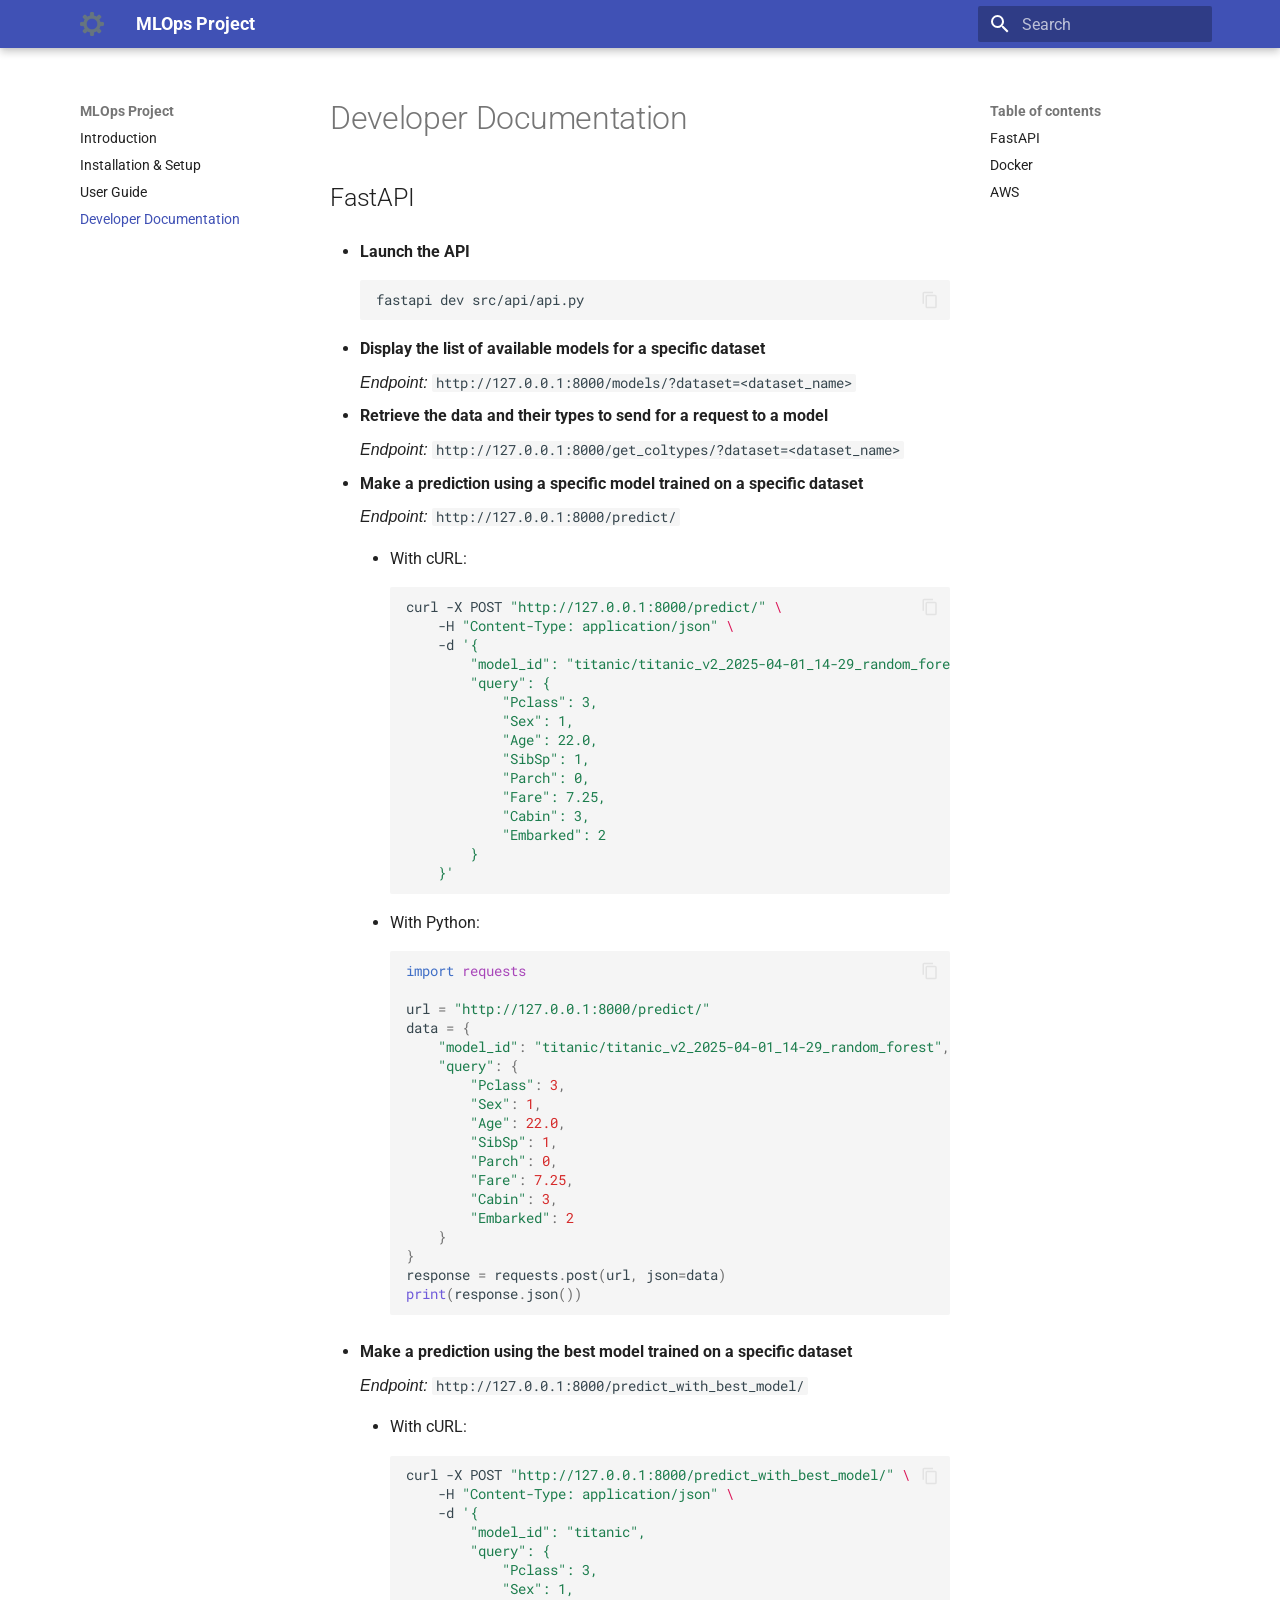
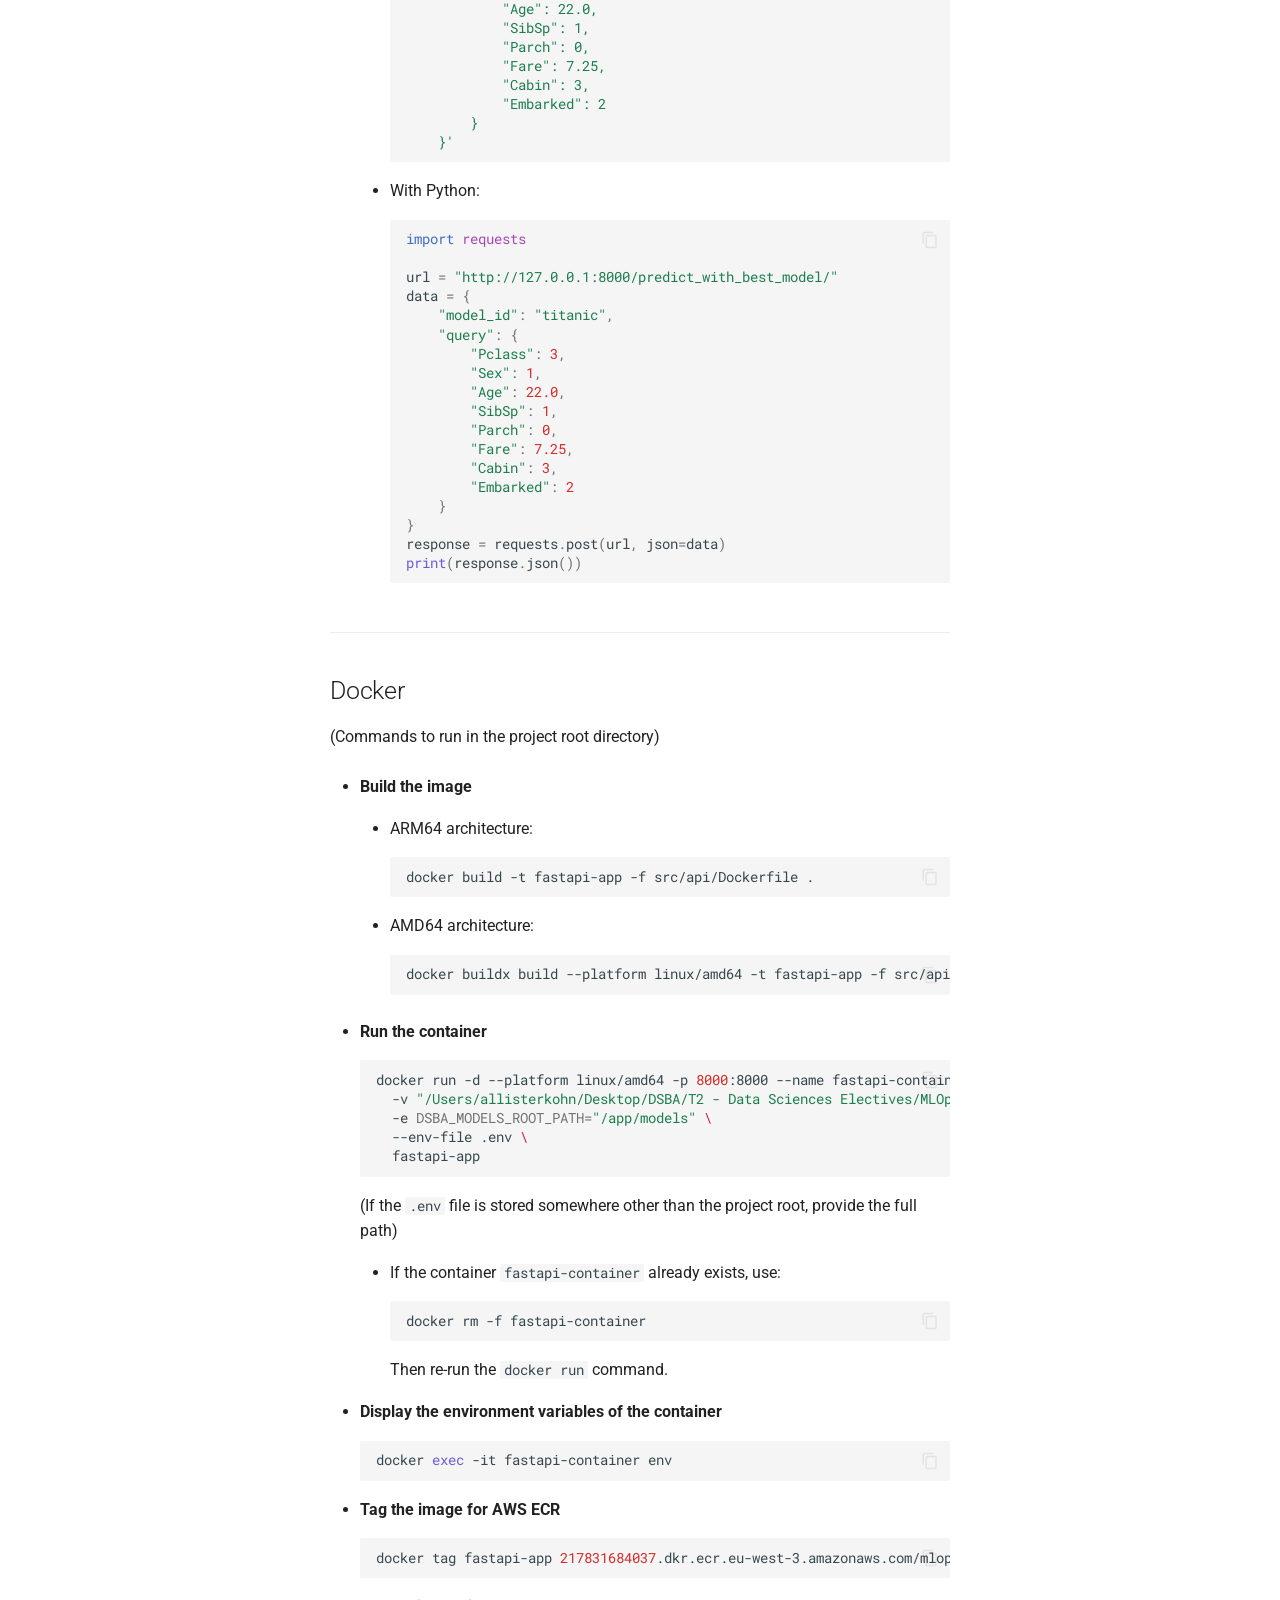
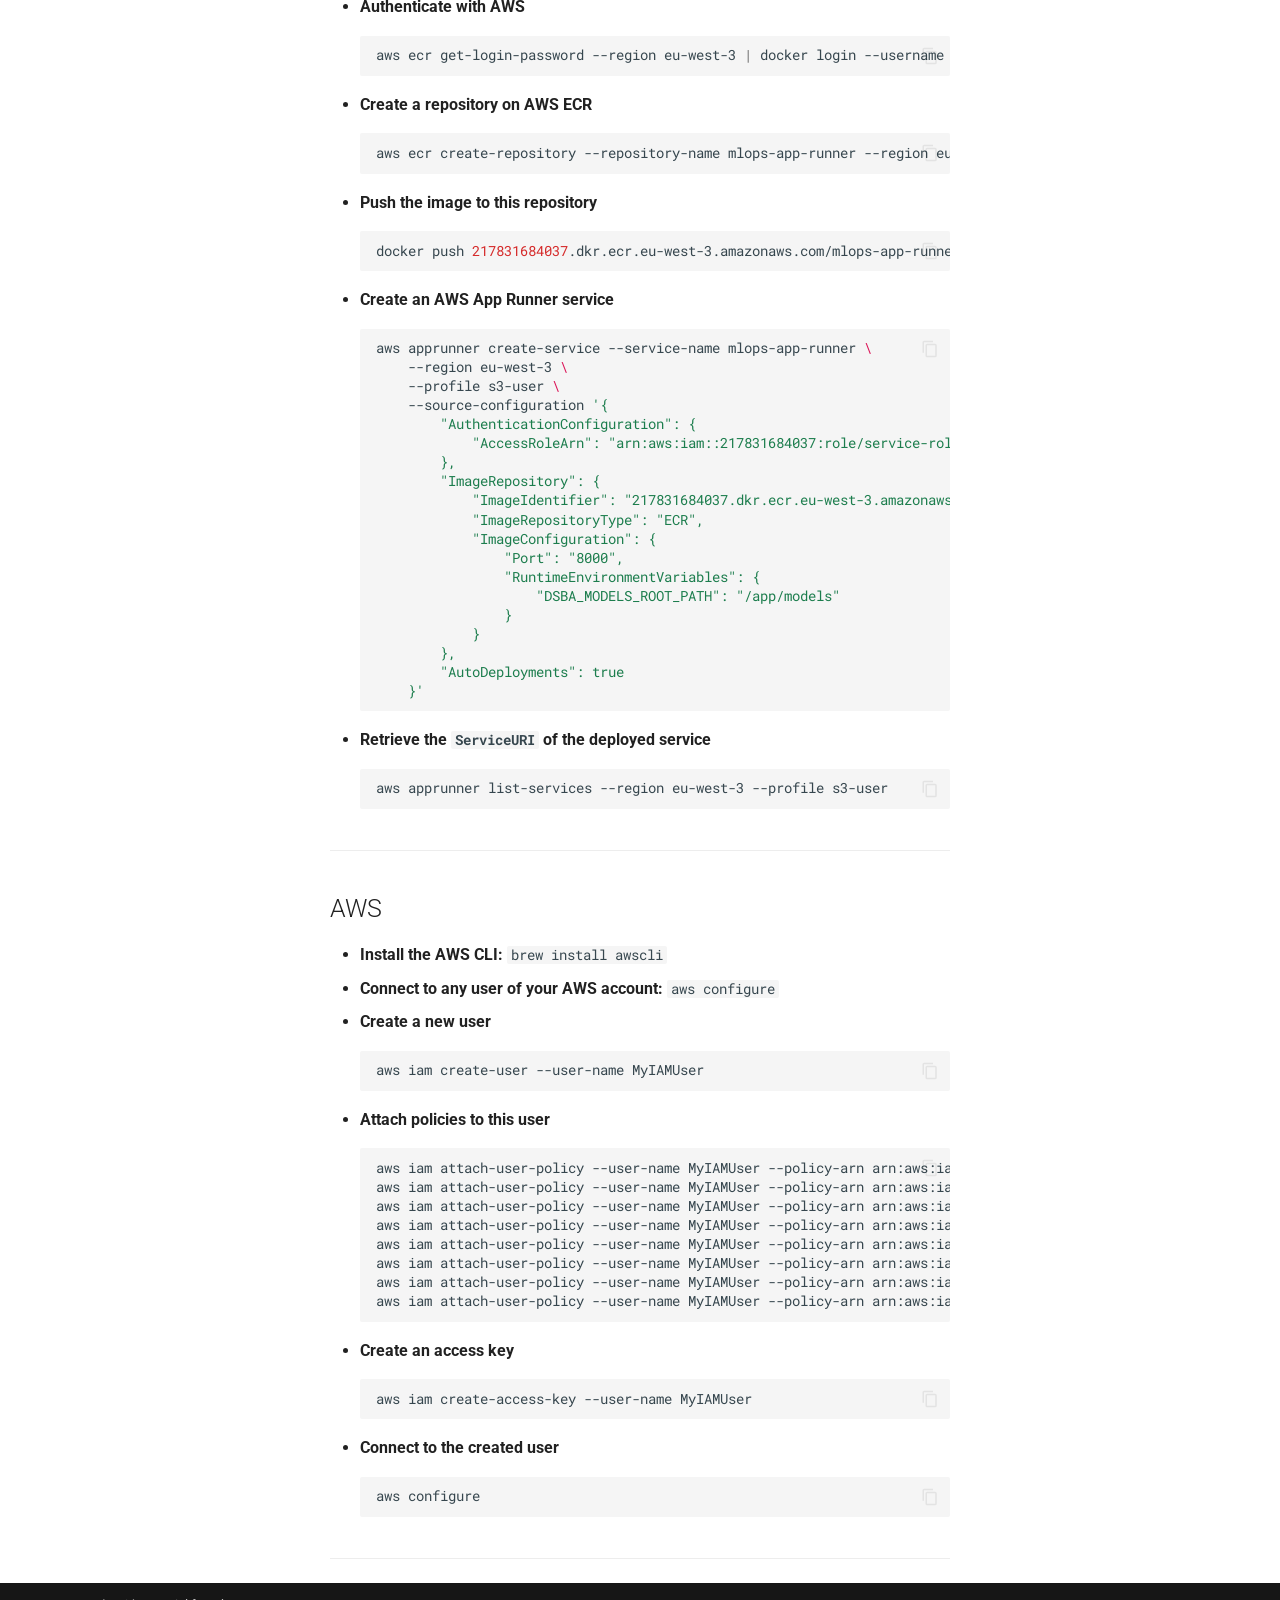
==== commit b30c1e8e: "Deployed 740b75c with MkDocs version: 1.6.1" ====
--- a/developer_documentation/index.html
+++ b/developer_documentation/index.html
@@ -535,7 +535,7 @@
 <span class="w">  </span>--env-file<span class="w"> </span>.env<span class="w"> </span><span class="se">\</span>
 <span class="w">  </span>fastapi-app
 </code></pre></div>
-<p>(If the .env file is stored somewhere other than the project root, provide the full path)</p>
+<p>(If the <code>.env</code> file is stored somewhere other than the project root, provide the full path)</p>
 <ul>
 <li>
 <p>If the container <code>fastapi-container</code> already exists, use:</p>
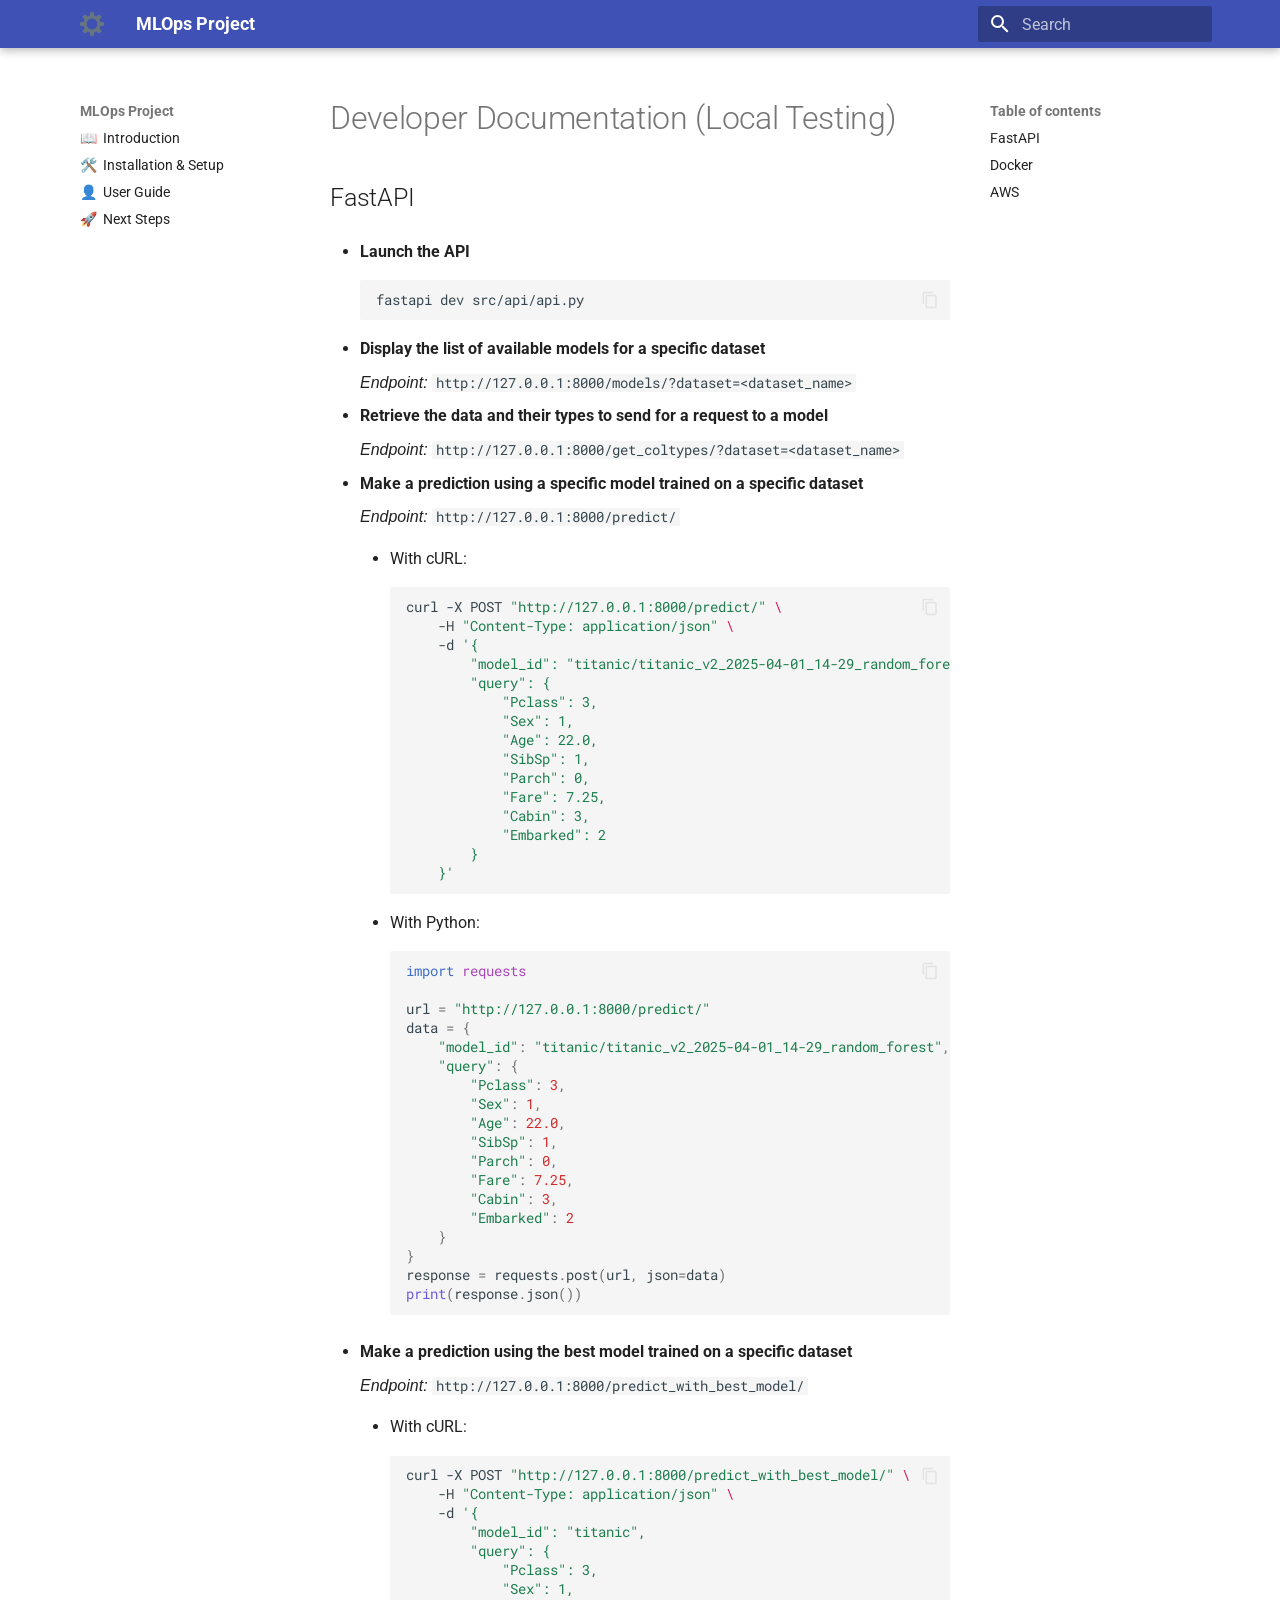
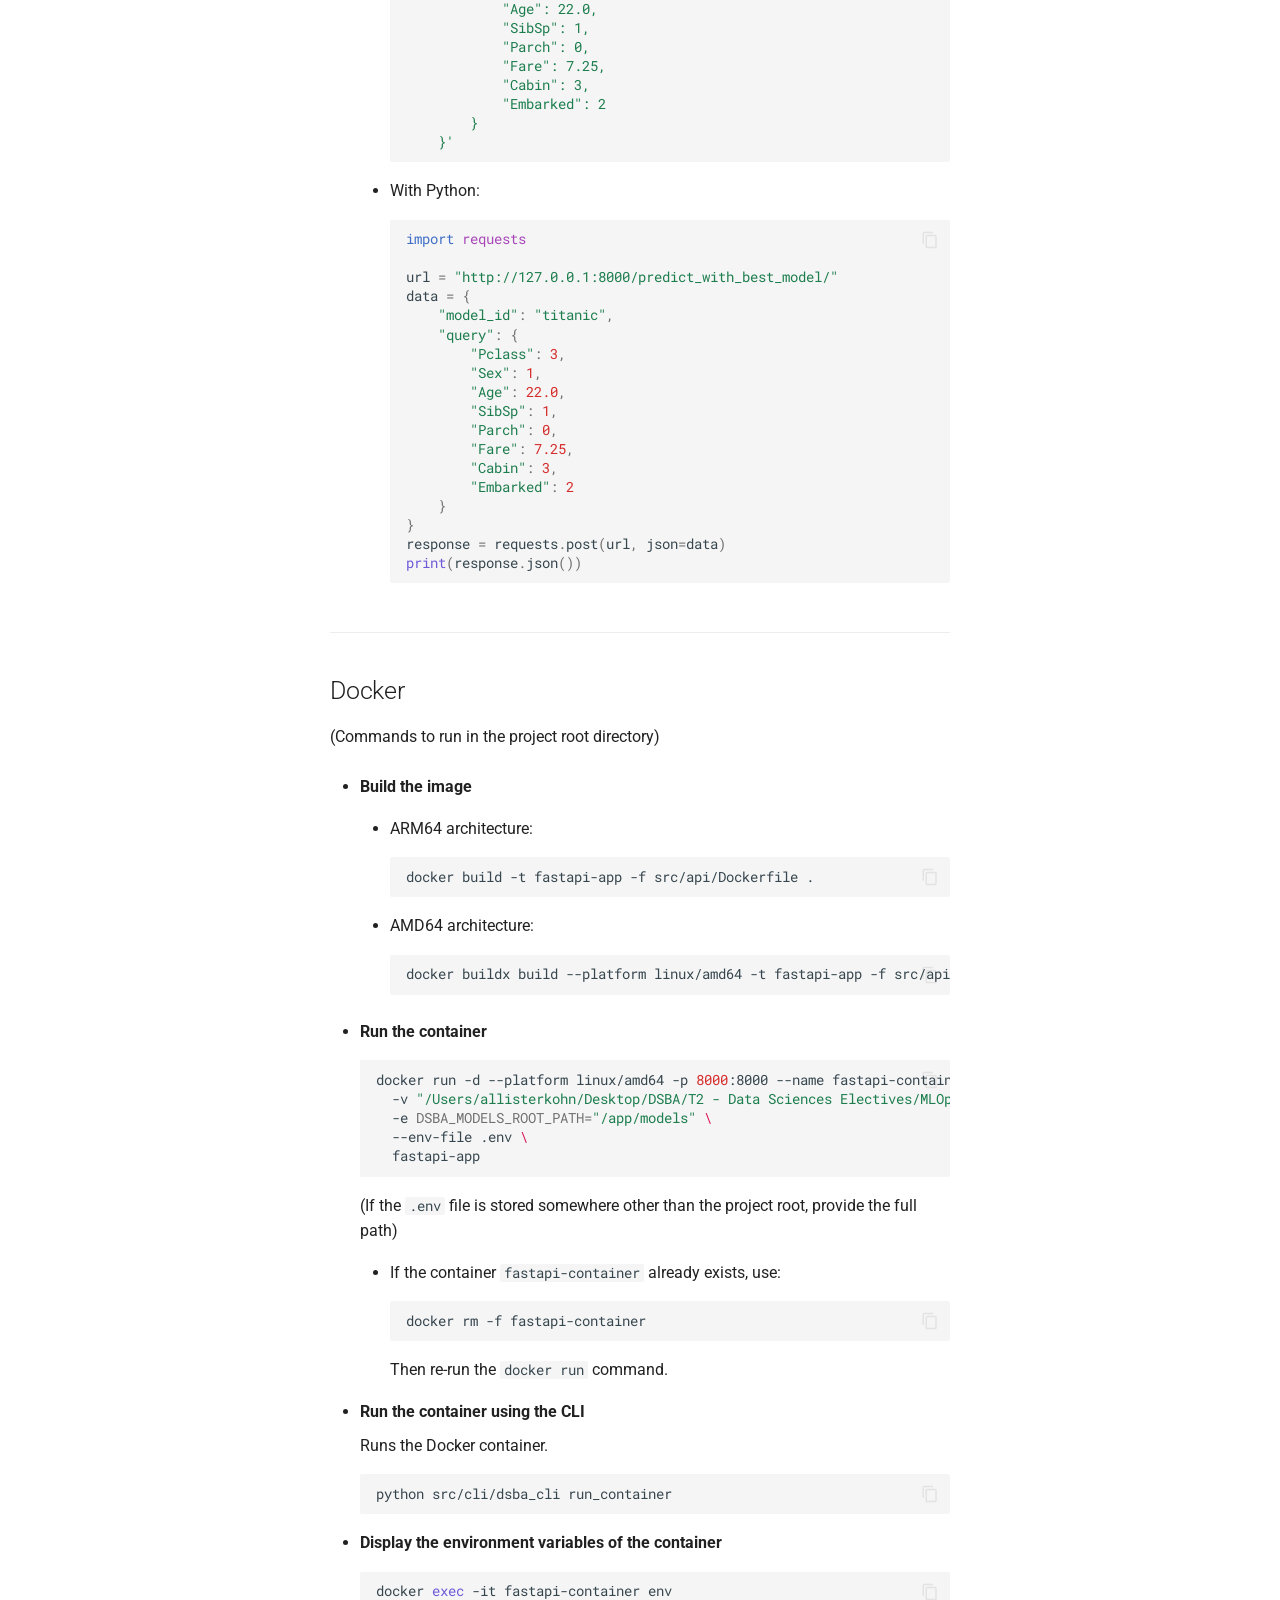
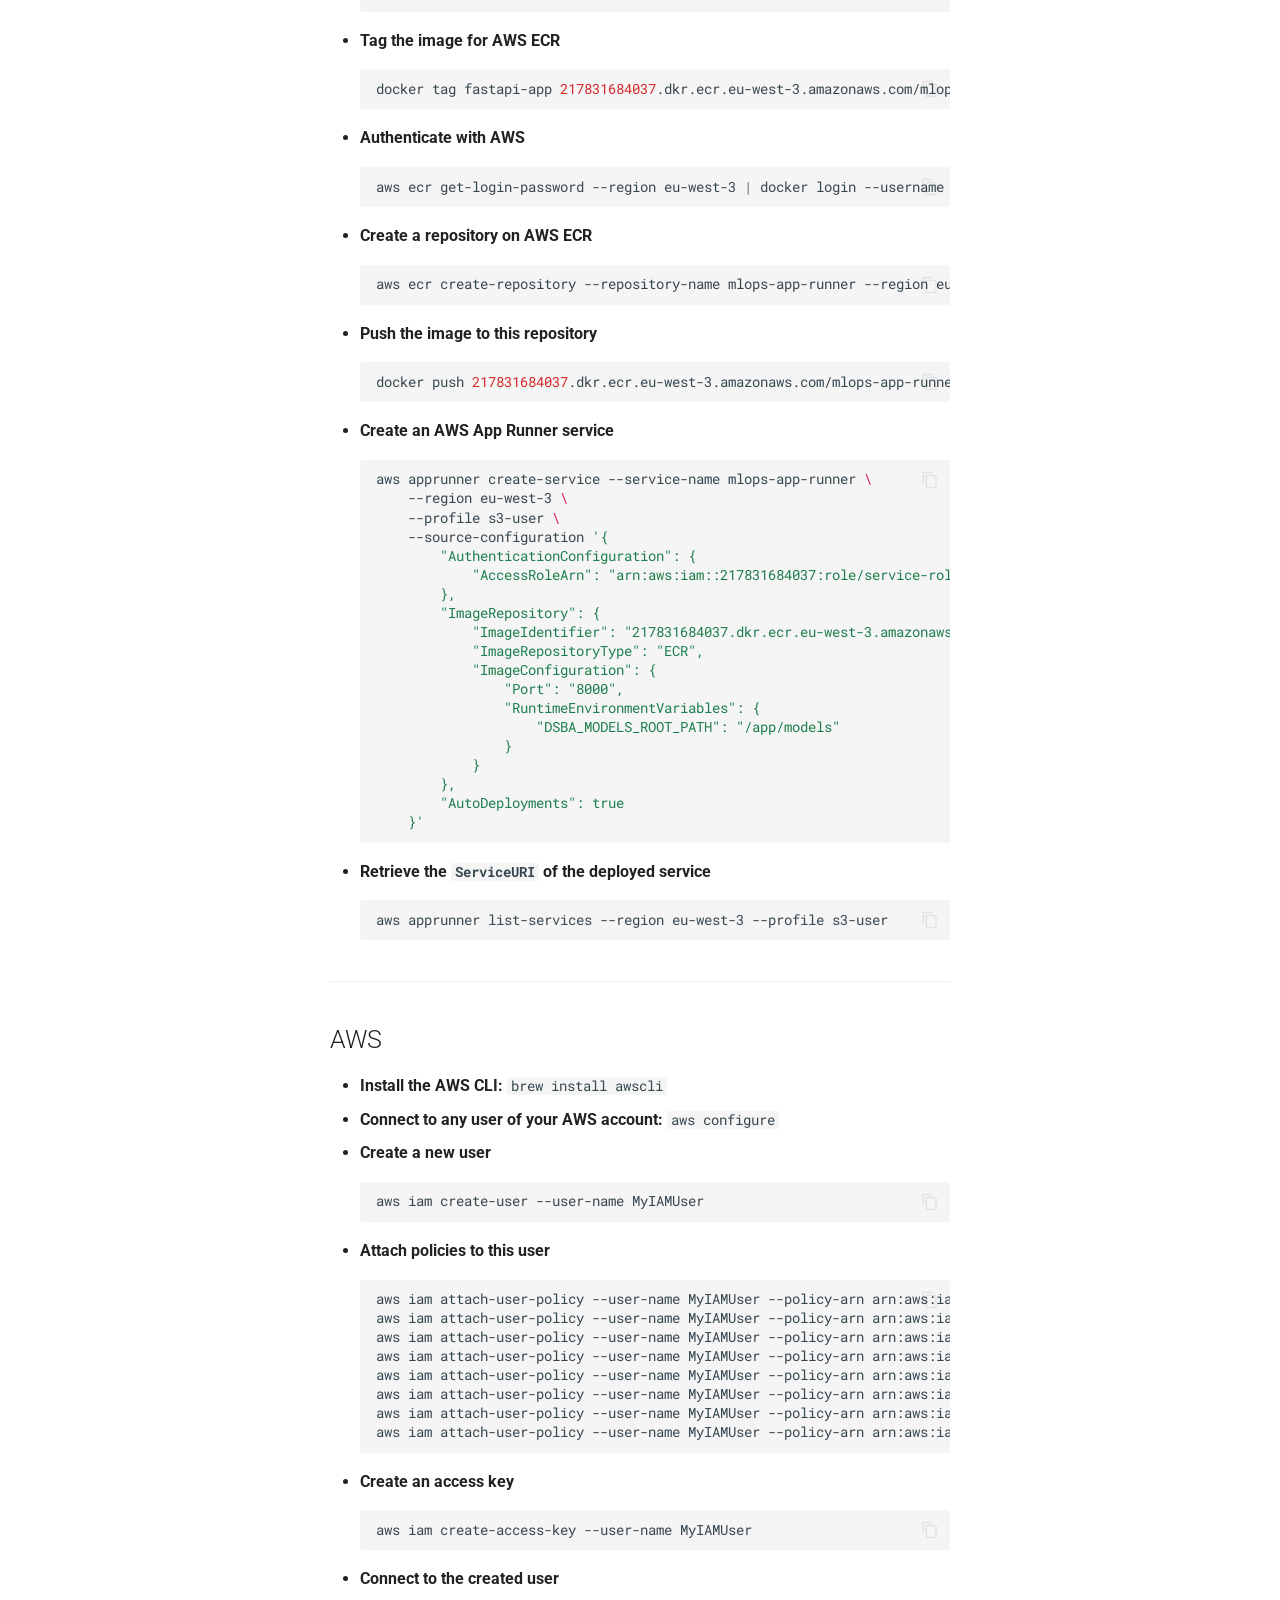
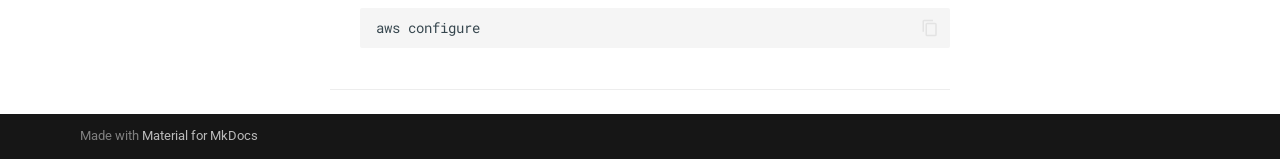
==== commit fe09b4ef: "Deployed 35bdce7 with MkDocs version: 1.6.1" ====
--- a/developer_documentation/index.html
+++ b/developer_documentation/index.html
@@ -9,8 +9,6 @@
       
       
       
-        <link rel="prev" href="../user_guide/">
-      
       
       
       <link rel="icon" href="../assets/favicon.ico">
@@ -18,7 +16,7 @@
     
     
       
-        <title>Developer Documentation - MLOps Project</title>
+        <title>Developer Documentation (Local Testing) - MLOps Project</title>
       
     
     
@@ -62,7 +60,7 @@
     <div data-md-component="skip">
       
         
-        <a href="#developer-documentation" class="md-skip">
+        <a href="#developer-documentation-local-testing" class="md-skip">
           Skip to content
         </a>
       
@@ -97,7 +95,7 @@
         <div class="md-header__topic" data-md-component="header-topic">
           <span class="md-ellipsis">
             
-              Developer Documentation
+              Developer Documentation (Local Testing)
             
           </span>
         </div>
@@ -193,7 +191,7 @@
         
   
   <span class="md-ellipsis">
-    Introduction
+    📖 &nbsp;Introduction
   </span>
   
 
@@ -213,7 +211,7 @@
         
   
   <span class="md-ellipsis">
-    Installation & Setup
+    🛠️ &nbsp;Installation & Setup
   </span>
   
 
@@ -233,7 +231,7 @@
         
   
   <span class="md-ellipsis">
-    User Guide
+    👤 &nbsp;User Guide
   </span>
   
 
@@ -246,85 +244,18 @@
       
   
   
-    
-  
-  
-  
-    <li class="md-nav__item md-nav__item--active">
-      
-      <input class="md-nav__toggle md-toggle" type="checkbox" id="__toc">
-      
-      
-        
-      
-      
-        <label class="md-nav__link md-nav__link--active" for="__toc">
-          
+  
+  
+    <li class="md-nav__item">
+      <a href="../next_steps/" class="md-nav__link">
+        
   
   <span class="md-ellipsis">
-    Developer Documentation
+    🚀 &nbsp;Next Steps
   </span>
   
 
-          <span class="md-nav__icon md-icon"></span>
-        </label>
-      
-      <a href="./" class="md-nav__link md-nav__link--active">
-        
-  
-  <span class="md-ellipsis">
-    Developer Documentation
-  </span>
-  
-
       </a>
-      
-        
-
-<nav class="md-nav md-nav--secondary" aria-label="Table of contents">
-  
-  
-  
-    
-  
-  
-    <label class="md-nav__title" for="__toc">
-      <span class="md-nav__icon md-icon"></span>
-      Table of contents
-    </label>
-    <ul class="md-nav__list" data-md-component="toc" data-md-scrollfix>
-      
-        <li class="md-nav__item">
-  <a href="#fastapi" class="md-nav__link">
-    <span class="md-ellipsis">
-      FastAPI
-    </span>
-  </a>
-  
-</li>
-      
-        <li class="md-nav__item">
-  <a href="#docker" class="md-nav__link">
-    <span class="md-ellipsis">
-      Docker
-    </span>
-  </a>
-  
-</li>
-      
-        <li class="md-nav__item">
-  <a href="#aws" class="md-nav__link">
-    <span class="md-ellipsis">
-      AWS
-    </span>
-  </a>
-  
-</li>
-      
-    </ul>
-  
-</nav>
-      
     </li>
   
 
@@ -397,7 +328,7 @@
                   
 
 
-<h1 id="developer-documentation">Developer Documentation<a class="headerlink" href="#developer-documentation" title="Permanent link">&para;</a></h1>
+<h1 id="developer-documentation-local-testing">Developer Documentation (Local Testing)<a class="headerlink" href="#developer-documentation-local-testing" title="Permanent link">&para;</a></h1>
 <h2 id="fastapi">FastAPI<a class="headerlink" href="#fastapi" title="Permanent link">&para;</a></h2>
 <ul>
 <li>
@@ -544,6 +475,12 @@
 <p>Then re-run the  <code>docker run</code> command.</p>
 </li>
 </ul>
+</li>
+<li>
+<p><strong>Run the container using the CLI</strong></p>
+<p>Runs the Docker container.</p>
+<div class="highlight"><pre><span></span><code>python<span class="w"> </span>src/cli/dsba_cli<span class="w"> </span>run_container
+</code></pre></div>
 </li>
 <li>
 <p><strong>Display the environment variables of the container</strong></p>
